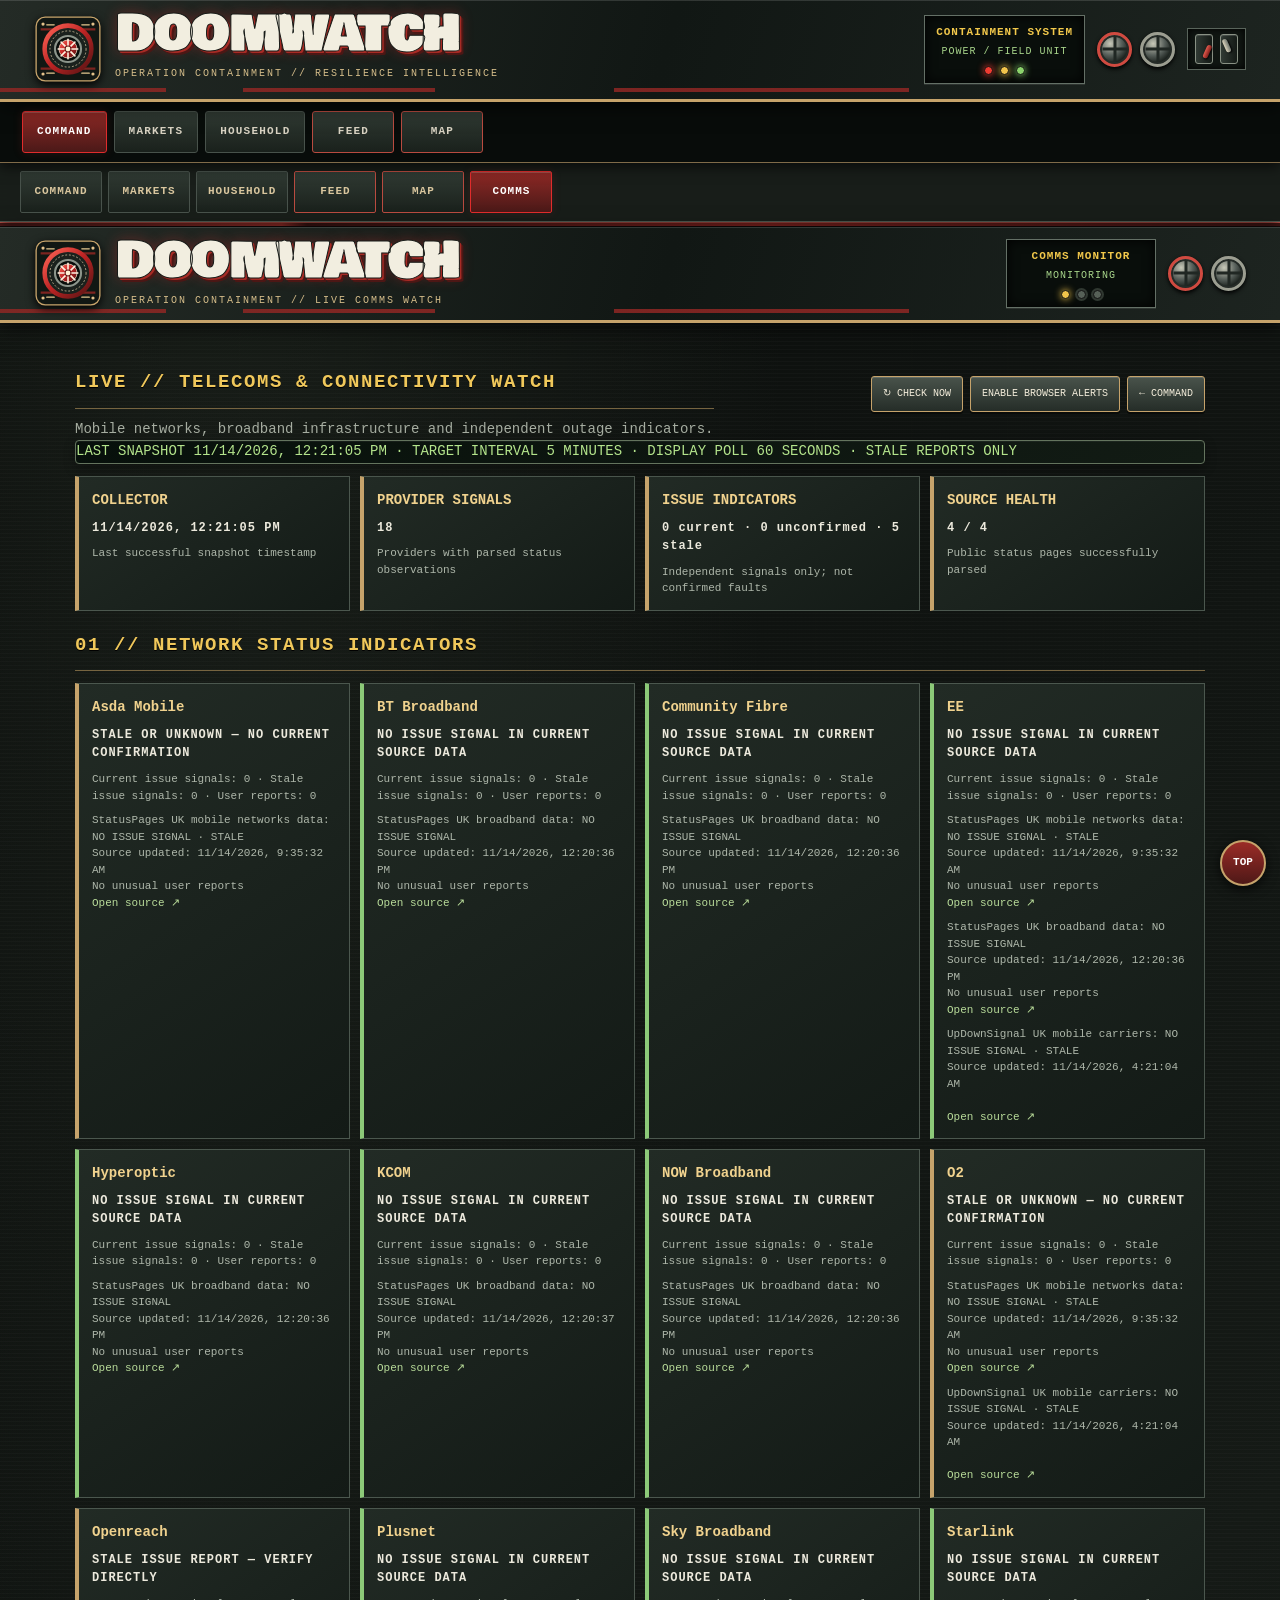
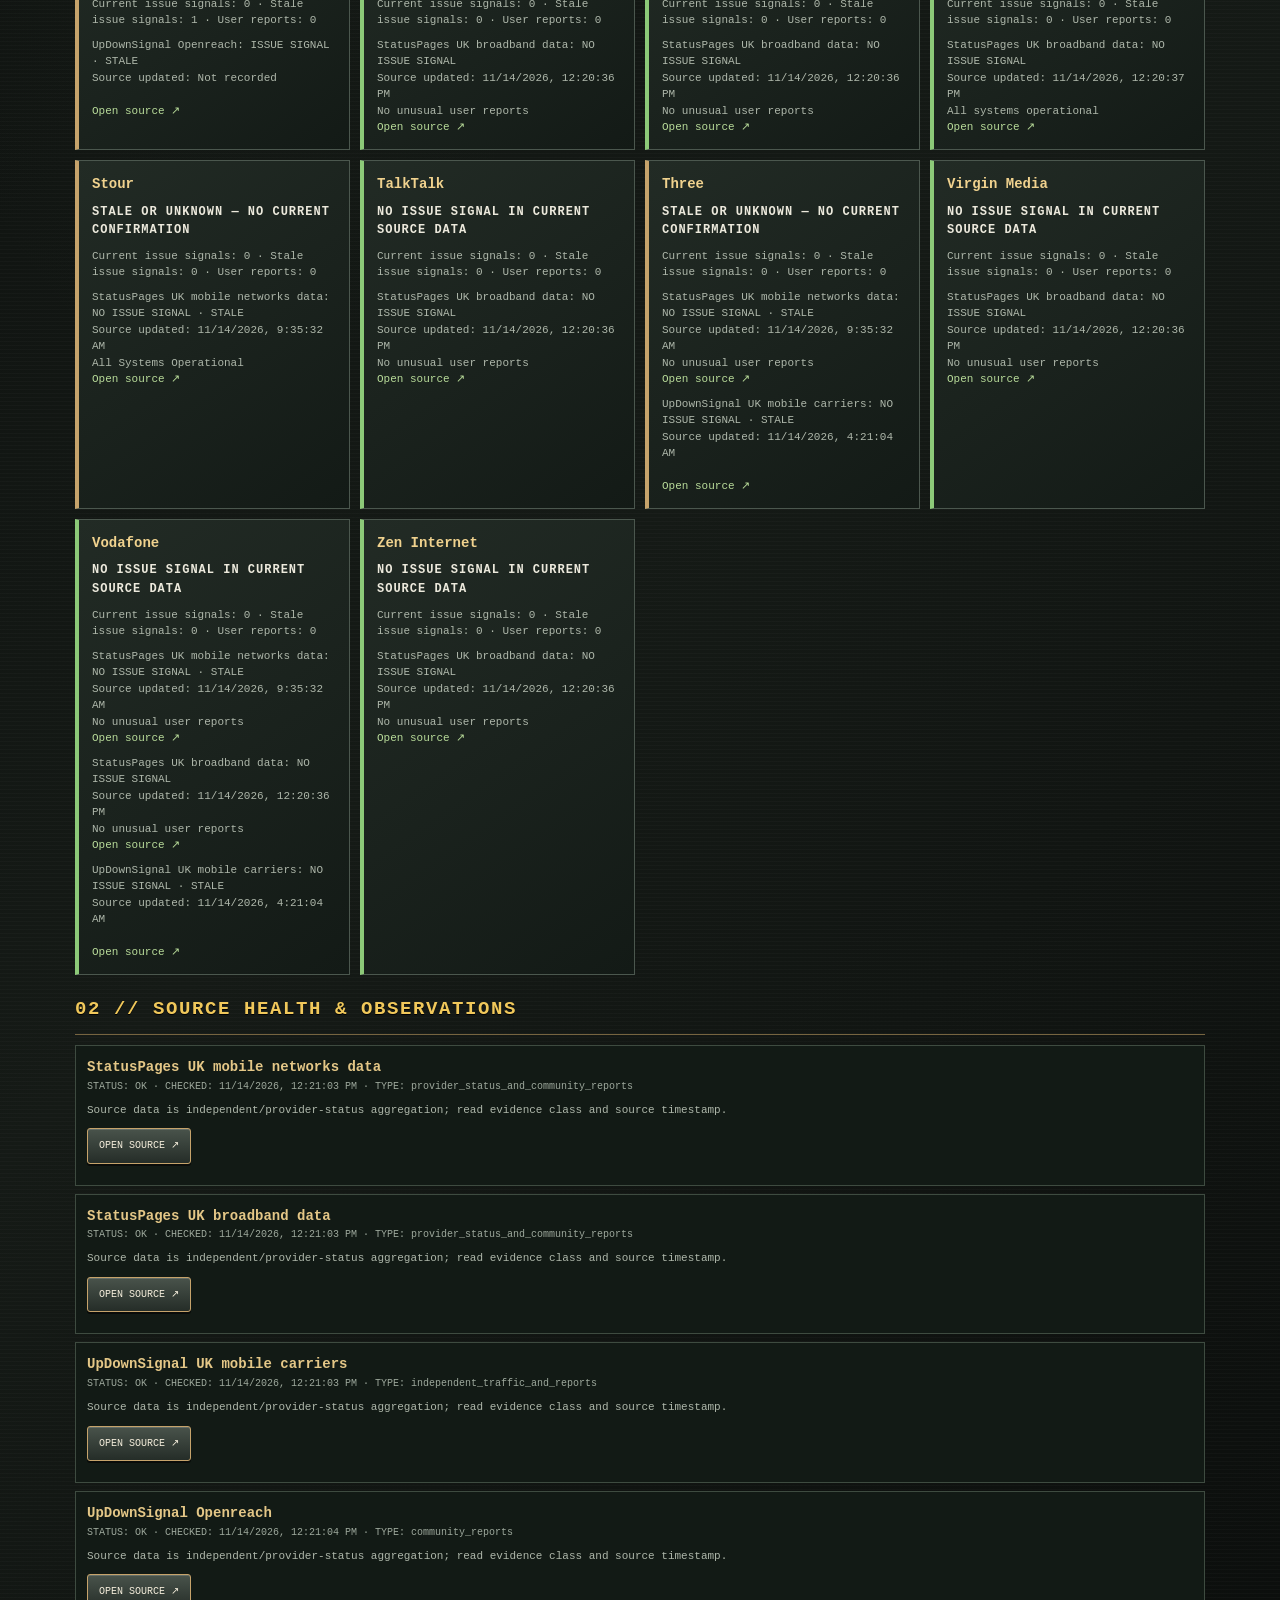
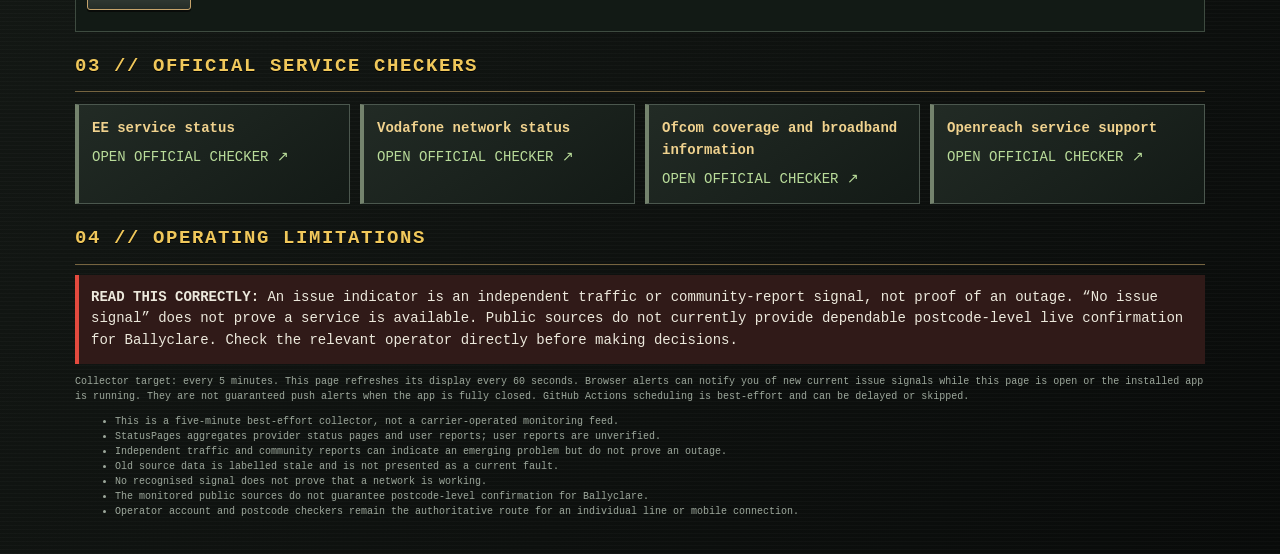
==== communications.html @ 43e2e493 "Wire opt-in browser notification permission control" ====
<!DOCTYPE html>
<html lang="en">
<head>
<meta charset="UTF-8">
<meta name="viewport" content="width=device-width, initial-scale=1">
<meta name="theme-color" content="#111714">
<meta name="description" content="DoomWatch live communications and telecoms outage watch for the UK and Northern Ireland.">
<title>DOOMWATCH // LIVE COMMS WATCH</title>
<link rel="stylesheet" href="./doomwatch.css">
<style>
.comms-head{display:flex;justify-content:space-between;gap:12px;align-items:center;flex-wrap:wrap}
.comms-grid{display:grid;grid-template-columns:repeat(auto-fit,minmax(min(100%,220px),1fr));gap:10px;margin:12px 0}
.comms-card{background:linear-gradient(145deg,#222b25,#131a16);border:1px solid #4b574e;border-left:4px solid #74836d;padding:13px;min-width:0}
.comms-card.issue{border-left-color:#e34a3e}.comms-card.clear{border-left-color:#8cc978}.comms-card.unknown{border-left-color:#c6a36b}
.comms-card strong{display:block;color:#f0d28e;font-size:14px;margin-bottom:7px}
.comms-status{font-size:12px;font-weight:800;letter-spacing:1px}
.comms-detail{font-size:11px;color:#aeb7aa;line-height:1.5;margin-top:8px;overflow-wrap:anywhere}
.comms-actions{display:flex;gap:7px;flex-wrap:wrap;margin:10px 0}
.comms-actions a,.comms-actions button{display:inline-block;padding:9px 11px;font-size:10px}
.comms-source{padding:11px;background:#121a15;border:1px solid #3e4b40;margin:8px 0;overflow-wrap:anywhere}
.comms-source strong{color:#e4c787}
.comms-warning{border-left:4px solid #e34a3e;background:#301a18;padding:12px;line-height:1.55}
.comms-good{border-left:4px solid #8cc978;background:#17251a;padding:12px;line-height:1.55}
.comms-meta{font-size:10px;color:#9da89c;line-height:1.5}
.comms-table{width:100%;border-collapse:collapse;font-size:11px}
.comms-table th,.comms-table td{text-align:left;padding:8px;border-bottom:1px solid #3d493f;vertical-align:top}
@media(max-width:600px){.comms-table{display:block;overflow-x:auto;white-space:normal}}
</style>
</head>
<body>
<header class="dw-masthead">
 <div class="dw-brand"><img class="dw-emblem" src="./containment.svg" alt=""><div><div class="dw-wordmark">DOOMWATCH</div><div class="dw-tagline">OPERATION CONTAINMENT // LIVE COMMS WATCH</div></div></div>
 <div class="dw-hardware"><div class="dw-statusbox"><strong>COMMS MONITOR</strong><span id="live-state">CONNECTING</span><div class="dw-lamps"><i class="dw-lamp amber"></i><i class="dw-lamp"></i><i class="dw-lamp"></i></div></div><div class="dw-valves"><i class="dw-valve red"></i><i class="dw-valve"></i></div></div>
</header>
<nav class="dw-global-nav" aria-label="DoomWatch modules">
 <a href="./index.html">COMMAND</a><a href="./markets.html">MARKETS</a><a href="./household.html">HOUSEHOLD</a><a href="./feed.html">FEED</a><a href="./map.html">MAP</a><a href="./communications.html" aria-current="page">COMMS</a>
</nav>
<main>
 <div class="comms-head"><div><h2>LIVE // TELECOMS & CONNECTIVITY WATCH</h2><div class="muted">Mobile networks, broadband infrastructure and independent outage indicators.</div></div><div class="comms-actions"><button id="refresh">↻ CHECK NOW</button><button id="enable-alerts">ENABLE BROWSER ALERTS</button><a class="action-button" href="./index.html">← COMMAND</a></div></div>
 <div id="collector-status" class="terminal" role="status" aria-live="polite">CONNECTING TO COMMS INTELLIGENCE…</div>
 <div class="comms-grid">
  <div class="comms-card unknown"><strong>COLLECTOR</strong><div class="comms-status" id="collector-time">WAITING</div><div class="comms-detail">Last successful snapshot timestamp</div></div>
  <div class="comms-card unknown"><strong>PROVIDER SIGNALS</strong><div class="comms-status" id="provider-count">—</div><div class="comms-detail">Providers with parsed status observations</div></div>
  <div class="comms-card unknown"><strong>ISSUE INDICATORS</strong><div class="comms-status" id="issue-count">—</div><div class="comms-detail">Independent signals only; not confirmed faults</div></div>
  <div class="comms-card unknown"><strong>SOURCE HEALTH</strong><div class="comms-status" id="source-count">—</div><div class="comms-detail">Public status pages successfully parsed</div></div>
 </div>
 <h2>01 // NETWORK STATUS INDICATORS</h2>
 <div id="provider-list" class="comms-grid"><div class="panel muted">Waiting for first collector snapshot.</div></div>
 <h2>02 // SOURCE HEALTH & OBSERVATIONS</h2>
 <div id="source-list"><div class="panel muted">Waiting for source diagnostics.</div></div>
 <h2>03 // OFFICIAL SERVICE CHECKERS</h2>
 <div id="official-list" class="comms-grid"></div>
 <h2>04 // OPERATING LIMITATIONS</h2>
 <div class="comms-warning"><strong>READ THIS CORRECTLY:</strong> An issue indicator is an independent traffic or community-report signal, not proof of an outage. “No issue signal” does not prove a service is available. Public sources do not currently provide dependable postcode-level live confirmation for Ballyclare. Check the relevant operator directly before making decisions.</div>
 <p class="comms-meta">Collector target: every 5 minutes. This page refreshes its display every 60 seconds. Browser alerts can notify you of new current issue signals while this page is open or the installed app is running. They are not guaranteed push alerts when the app is fully closed. GitHub Actions scheduling is best-effort and can be delayed or skipped.</p>
 <ul id="limitations" class="comms-meta"></ul>
</main>
<script>
const DATA_URL="./data/communications.json";
const $=id=>document.getElementById(id);
const esc=value=>String(value??"").replace(/[&<>"']/g,ch=>({"&":"&amp;","<":"&lt;",">":"&gt;",'"':"&quot;","'":"&#39;"}[ch]));
const time=value=>{if(!value)return"Not recorded";const d=new Date(value);return Number.isNaN(d.getTime())?esc(value):d.toLocaleString();};
function cardClass(status){return status==="ISSUE_SIGNAL"?"issue":status==="NO_ISSUE_SIGNAL"?"clear":"unknown";}
function statusLabel(status){return ({
 "ISSUE_SIGNAL":"CURRENT ISSUE SIGNAL — VERIFY",
 "UNCONFIRMED_REPORT_SIGNAL":"UNCONFIRMED USER REPORTS",
 "MAINTENANCE_SIGNAL":"MAINTENANCE NOTICE",
 "NO_ISSUE_SIGNAL":"NO ISSUE SIGNAL IN CURRENT SOURCE DATA",
 "STALE_ISSUE_SIGNAL":"STALE ISSUE REPORT — VERIFY DIRECTLY",
 "STALE_OR_UNKNOWN":"STALE OR UNKNOWN — NO CURRENT CONFIRMATION"
})[status]||"NO CURRENT DATA";}
function checkForNewIssues(data){
 const key="doomwatch-comms-alert-baseline-v1";
 const current=(data.providers||[]).filter(p=>p.status==="ISSUE_SIGNAL").map(p=>p.provider).sort();
 let previous=null;
 try{const raw=localStorage.getItem(key);if(raw!==null)previous=JSON.parse(raw);}catch(_){}
 if(Array.isArray(previous)){
  const added=current.filter(name=>!previous.includes(name));
  if(added.length&&"Notification" in window&&Notification.permission==="granted"){
   const title="DOOMWATCH // COMMS ALERT";
   const body="New current issue signal: "+added.join(", ")+". Check the source before treating this as a confirmed local outage.";
   if("serviceWorker" in navigator){
    navigator.serviceWorker.ready.then(reg=>reg.showNotification(title,{body,tag:"doomwatch-comms-"+added.join("-"),data:{url:"./communications.html"}})).catch(()=>{});
   }else{
    const n=new Notification(title,{body});n.onclick=()=>window.focus();
   }
  }
 }
 try{localStorage.setItem(key,JSON.stringify(current));}catch(_){}
}
function render(data){
 const sources=data.sources||[],providers=data.providers||[];
 checkForNewIssues(data);
 const ok=sources.filter(s=>s.status==="OK").length;
 const issues=providers.filter(p=>p.status==="ISSUE_SIGNAL").length;
 const stale=providers.filter(p=>p.status==="STALE_ISSUE_SIGNAL"||p.status==="STALE_OR_UNKNOWN").length;
 const unconfirmed=providers.filter(p=>p.status==="UNCONFIRMED_REPORT_SIGNAL").length;
 $("live-state").textContent=issues?"SIGNAL DETECTED":"MONITORING";
 $("collector-time").textContent=time(data.generatedAt);
 $("provider-count").textContent=providers.length;
 $("issue-count").textContent=issues+" current · "+unconfirmed+" unconfirmed · "+stale+" stale";
 $("source-count").textContent=ok+" / "+sources.length;
 $("collector-status").textContent="LAST SNAPSHOT "+time(data.generatedAt)+" · TARGET INTERVAL "+(data.collectionIntervalMinutes||5)+" MINUTES · DISPLAY POLL 60 SECONDS · "+(issues?"CURRENT ISSUE SIGNALS PRESENT":data.overallStatus==="STALE_REPORTS_ONLY"?"STALE REPORTS ONLY":data.overallStatus==="STALE_DATA_PRESENT"?"STALE / UNKNOWN SOURCE DATA":data.overallStatus==="UNCONFIRMED_REPORTS"?"UNCONFIRMED REPORTS PRESENT":"NO CURRENT ISSUE SIGNAL DETECTED");
 $("provider-list").innerHTML=providers.length?providers.map(p=>'<article class="comms-card '+cardClass(p.status)+'"><strong>'+esc(p.provider)+'</strong><div class="comms-status">'+esc(statusLabel(p.status))+'</div><div class="comms-detail">Current issue signals: '+p.issueSignals+' · Stale issue signals: '+(p.staleIssueSignals||0)+' · User reports: '+(p.unconfirmedSignals||0)+'</div>'+(p.observations||[]).map(o=>'<div class="comms-detail">'+esc(o.source)+': '+esc(o.status.replaceAll("_"," "))+(o.stale?' · STALE':'')+'<br>Source updated: '+time(o.sourceUpdatedAt)+'<br>'+esc(o.summary||"")+(o.activeIncidents&&o.activeIncidents.length?'<br>Incident: '+esc(o.activeIncidents.join("; ")):'')+(o.reportedAreas&&o.reportedAreas.length?'<br>Reported areas: '+esc(o.reportedAreas.join(", ")):'')+'<br><a href="'+esc(o.url)+'" target="_blank" rel="noopener noreferrer">Open source ↗</a></div>').join("")+'</article>').join(""):'<div class="panel muted">No provider status rows were extracted. This is a coverage gap, not an all-clear.</div>';
 $("source-list").innerHTML=sources.map(s=>'<article class="comms-source"><strong>'+esc(s.name)+'</strong><div class="comms-meta">STATUS: '+esc(s.status)+' · CHECKED: '+time(s.checkedAt)+' · TYPE: '+esc(s.kind)+'</div><div class="comms-detail">'+esc(s.note||"")+'</div><div class="comms-actions"><a class="action-button" href="'+esc(s.displayUrl||s.url)+'" target="_blank" rel="noopener noreferrer">OPEN SOURCE ↗</a></div></article>').join("");
 $("official-list").innerHTML=(data.officialCheckers||[]).map(s=>'<div class="comms-card"><strong>'+esc(s.name)+'</strong><a href="'+esc(s.url)+'" target="_blank" rel="noopener noreferrer">OPEN OFFICIAL CHECKER ↗</a></div>').join("");
 $("limitations").innerHTML=(data.limitations||[]).map(x=>"<li>"+esc(x)+"</li>").join("");
}
async function load(){
 $("collector-status").textContent="CHECKING LATEST SNAPSHOT…";
 try{
  const response=await fetch(DATA_URL+"?t="+Date.now(),{cache:"no-store"});
  if(!response.ok)throw new Error("HTTP "+response.status);
  const data=await response.json();render(data);
 }catch(error){
  $("collector-status").textContent="COMMS SNAPSHOT UNAVAILABLE: "+error.message;
  $("live-state").textContent="DATA UNAVAILABLE";
 }
}
$("refresh").addEventListener("click",load);
$("enable-alerts").addEventListener("click",async()=>{
 if(!("Notification" in window)){$("enable-alerts").textContent="NOT SUPPORTED";return;}
 try{
  const permission=await Notification.requestPermission();
  $("enable-alerts").textContent=permission==="granted"?"ALERTS ENABLED":permission==="denied"?"ALERTS BLOCKED":"ALERTS NOT ENABLED";
 }catch(_){$("enable-alerts").textContent="ALERT SETUP FAILED";}
});
load();
setInterval(load,60000);
</script>
<script src="./doomwatch-ui.js"></script>
</body>
</html>
---- doomwatch.css ----
@import url('https://fonts.googleapis.com/css2?family=Bowlby+One+SC&display=swap');
:root{--dw-bg:#0b0d0c;--dw-panel:#191e1b;--dw-metal:#39413d;--dw-brass:#c6a36b;--dw-red:#e12c2c;--dw-yellow:#f2c84b;--dw-green:#a8d58b;--dw-text:#ece9dc;--dw-muted:#a0a69c}
*{box-sizing:border-box}html{scroll-behavior:smooth;scroll-padding-top:118px}
body{margin:0!important;min-height:100vh;overflow-x:hidden;color:var(--dw-text)!important;background:radial-gradient(ellipse at 18% 0%,rgba(83,100,78,.19),transparent 38%),repeating-linear-gradient(0deg,rgba(255,255,255,.018) 0 1px,transparent 1px 4px),linear-gradient(135deg,#090b0a,#151a16 55%,#090b0a)!important;font:14px/1.55 Consolas,monospace!important}
body:before{content:"";position:fixed;inset:0;pointer-events:none;opacity:.12;z-index:-1;background:repeating-linear-gradient(90deg,transparent 0 47px,rgba(188,174,139,.12) 48px,transparent 49px 96px)}
a{color:#b9dc9a!important;text-decoration:none}a:hover{color:#fff!important;text-decoration:underline}
button,input,textarea,select{font:inherit}button,.action-button{border:1px solid var(--dw-brass)!important;border-radius:3px!important;background:linear-gradient(#49534b,#252d28)!important;color:#f4eddb!important;box-shadow:inset 0 1px rgba(255,255,255,.16),0 2px 0 #090b09!important;cursor:pointer;transition:filter .15s,transform .15s}
button:hover,.action-button:hover{filter:brightness(1.2);transform:translateY(-1px)}button:focus-visible,a:focus-visible,input:focus-visible,select:focus-visible,textarea:focus-visible{outline:2px solid var(--dw-yellow);outline-offset:3px}
input,textarea,select{background:#0d120f!important;color:var(--dw-text)!important;border:1px solid #657064!important;border-radius:3px!important;max-width:100%}input::placeholder,textarea::placeholder{color:#7f897f}
.dw-masthead{position:relative;isolation:isolate;display:flex;align-items:center;justify-content:space-between;gap:18px;padding:12px clamp(12px,3vw,34px);min-height:96px;overflow:hidden;background:linear-gradient(105deg,#242b26 0%,#111714 52%,#1d2420 100%);border-bottom:3px solid var(--dw-brass);box-shadow:0 5px 18px #0009,inset 0 1px #ffffff22}
.dw-masthead:before{content:"";position:absolute;z-index:-1;left:0;right:0;bottom:7px;height:4px;background:linear-gradient(90deg,#8f2724 0 13%,transparent 13% 19%,#8f2724 19% 34%,transparent 34% 48%,#8f2724 48% 71%,transparent 71%);opacity:.85}
.dw-brand{display:flex;align-items:center;gap:13px;min-width:0}.dw-emblem{width:68px;height:68px;flex:0 0 68px;filter:drop-shadow(0 3px 5px #000)}
.dw-wordmark{color:#f2eee0;font-family:"Bowlby One SC",Impact,Haettenschweiler,"Arial Narrow Bold",sans-serif;font-size:clamp(27px,5.8vw,48px);font-weight:900;letter-spacing:-1.5px;line-height:.98;-webkit-text-stroke:1px #171b18;text-shadow:2px 2px 0 #a72b25,4px 4px 0 #4c1715,0 0 14px #e12c2c55;white-space:nowrap}
.dw-tagline{margin-top:7px;color:#d5bd8a;font-size:10px;letter-spacing:2px;text-transform:uppercase}.dw-hardware{display:flex;align-items:center;gap:12px;flex:0 0 auto}
.dw-statusbox{min-width:150px;padding:8px 11px;background:#090e0b;border:1px solid #647066;box-shadow:inset 0 0 12px #000,0 1px #ffffff18;color:#a8d58b;font-size:10px;letter-spacing:1px;text-align:center}.dw-statusbox strong{display:block;color:var(--dw-yellow);font-size:11px;margin-bottom:3px}
.dw-lamps{display:flex;gap:7px;justify-content:center;margin-top:6px}.dw-lamp{width:9px;height:9px;border-radius:50%;background:#566057;border:1px solid #111;box-shadow:0 0 0 2px #303831}.dw-lamp.red{background:#ef3b31;box-shadow:0 0 7px #ef3b31}.dw-lamp.amber{background:#f1c44b;box-shadow:0 0 7px #f1c44b}.dw-lamp.green{background:#8bd46c;box-shadow:0 0 7px #8bd46c}
.dw-valves{display:flex;gap:8px;align-items:center}.dw-valve{width:35px;height:35px;border-radius:50%;position:relative;border:3px solid #9c9e91;background:radial-gradient(circle at 35% 30%,#c7c8b8,#565e59 42%,#171d19 72%);box-shadow:0 2px 4px #000,inset 0 0 0 2px #252b27}.dw-valve:before,.dw-valve:after{content:"";position:absolute;background:#202723;left:50%;top:50%;transform:translate(-50%,-50%)}.dw-valve:before{width:25px;height:3px}.dw-valve:after{width:3px;height:25px}.dw-valve.red{border-color:#d04a40}
.dw-statusline{display:flex;align-items:center;gap:10px;flex-wrap:wrap;margin-top:5px;color:var(--dw-muted);font-size:10px}.dw-statusline>*{padding:2px 0}
.dw-global-nav{position:sticky;top:0;z-index:1000;display:flex;gap:7px;align-items:center;overflow-x:auto;padding:9px clamp(9px,2vw,22px);background:rgba(9,13,11,.97);backdrop-filter:blur(8px);border-bottom:1px solid #806b49;box-shadow:0 4px 12px #0009;scrollbar-width:thin}
.dw-global-nav a{flex:0 0 auto;display:inline-flex;align-items:center;justify-content:center;min-height:37px;padding:8px 14px;border:1px solid #48524b!important;border-radius:3px;color:#d8d2c2!important;background:linear-gradient(#303a33,#1a211c);font-size:11px;font-weight:800;letter-spacing:1.2px;text-decoration:none}
.dw-global-nav a[aria-current="page"]{border-color:var(--dw-red)!important;color:#fff!important;background:linear-gradient(#8e2925,#4b1918);box-shadow:inset 0 1px #ffffff2c,0 0 10px #a22a2633}
.dw-local-nav{position:sticky;top:55px;z-index:900;display:flex;gap:6px;overflow-x:auto;padding:8px clamp(8px,2vw,20px)!important;margin:0!important;background:rgba(25,31,27,.96)!important;border-bottom:1px solid #4c554d!important;scrollbar-width:thin}
.dw-local-nav a,.dw-local-nav button{flex:0 0 auto;min-height:35px;padding:8px 11px!important;border-radius:2px!important;color:#d9c69e!important;font-size:10px!important;letter-spacing:1px!important;text-decoration:none!important}
.dw-local-nav button.active,.dw-local-nav button[aria-pressed="true"]{background:linear-gradient(#a12e28,#5e1c1a)!important;border-color:#e45b4e!important;color:#fff!important}
body>header:not(.dw-masthead){display:none!important}main{width:min(1500px,100%)!important;margin:0 auto!important;padding:clamp(10px,2.2vw,25px)!important}main>section,main>.page{scroll-margin-top:118px}
h1,h2,h3{font-family:Consolas,monospace!important}h2{color:#f0c85b!important;font-size:clamp(15px,2vw,19px)!important;letter-spacing:1.6px!important;padding:0 0 10px!important;margin:24px 0 13px!important;border-bottom:1px solid #766440!important;text-shadow:0 1px #000}h3{color:#d5b77e!important;font-size:13px!important;letter-spacing:1px!important}
.panel,.card,.section-card,.intel-card,.terminal,.status{position:relative;background:linear-gradient(145deg,rgba(36,44,39,.97),rgba(19,25,21,.98))!important;border:1px solid #4b574e!important;border-radius:4px!important;box-shadow:inset 0 1px #ffffff0c,0 4px 12px #0005!important}
.panel:after,.card:after{content:"";position:absolute;top:5px;right:6px;width:5px;height:5px;border-radius:50%;background:radial-gradient(circle at 35% 30%,#d9d4c3,#4d554f 70%);box-shadow:0 1px 2px #000}
.panel-title,.name{color:#d8b976!important}.terminal{border-color:#64745e!important;background:linear-gradient(135deg,#07100b,#121b14)!important;color:#b4e48c!important}.warning{border-left:4px solid var(--dw-red)!important;background:#301a18!important}.intel-window{border-color:#6e775f!important;background:#0c120e!important}
.intel-card{border-left:4px solid #77856b!important}.intel-card.high{border-left-color:#e34539!important}.intel-card.medium{border-left-color:#e7bb49!important}.intel-card.low{border-left-color:#8cc978!important}
.big-status,.metric,.index-stat{color:#b8df91!important}.meta,.small,.muted{color:#a6ada1!important}.tag{border-color:#756343!important;color:#e0c48d!important;background:#171e19}
table{max-width:100%;font-size:12px!important}th{color:#e2c37f!important;background:#202923!important}td,th{border-bottom:1px solid #414b43!important}.scroll,.tablewrap{max-width:100%;overflow:auto!important;-webkit-overflow-scrolling:touch}.chart-wrap{min-width:0;max-width:100%}canvas{max-width:100%}
footer{border-top:1px solid #756343!important;background:#0b100d;color:#9da497!important;padding:23px 12px!important;font-size:10px!important;letter-spacing:1.3px!important}
.dw-wire{height:5px;background:linear-gradient(90deg,#531b1a,#b13730 22%,#451715 24%,#a42d28 60%,#4a1917);border-top:1px solid #dc6257;border-bottom:1px solid #160b0a;box-shadow:0 2px 4px #000}
.dw-top{position:fixed;right:14px;bottom:14px;z-index:1200;width:46px;height:46px;border-radius:50%!important;border:2px solid var(--dw-brass)!important;background:linear-gradient(#9b2c27,#4e1817)!important;color:#fff!important;font-size:11px;font-weight:900;box-shadow:0 3px 12px #000b!important}
@media(max-width:700px){.dw-masthead{min-height:78px;padding:9px 11px;gap:8px}.dw-emblem{width:51px;height:51px;flex-basis:51px}.dw-wordmark{font-size:clamp(23px,7vw,34px);letter-spacing:-1px}.dw-tagline{font-size:8px;letter-spacing:1px}.dw-hardware{gap:6px}.dw-statusbox{min-width:86px;padding:6px;font-size:8px}.dw-statusbox strong{font-size:9px}.dw-valves{gap:4px}.dw-valve{width:23px;height:23px;border-width:2px}.dw-valve:before{width:17px;height:2px}.dw-valve:after{height:17px;width:2px}.dw-global-nav{padding:7px;gap:5px}.dw-global-nav a{padding:7px 10px;min-height:35px;font-size:10px}.dw-local-nav{top:49px;padding:7px!important}main{padding:10px!important}.intel-window{height:58vh!important;max-height:620px}.grid{grid-template-columns:repeat(auto-fit,minmax(min(100%,210px),1fr))}}
@media(max-width:420px){.dw-hardware .dw-valves{display:none}.dw-statusbox{min-width:75px}.dw-wordmark{font-size:23px}.dw-tagline{max-width:190px;line-height:1.3}}
@media(prefers-reduced-motion:reduce){html{scroll-behavior:auto}*,*:before,*:after{transition:none!important}}
/* Shared layout primitives for the aggregate household page and all dashboards. */
.grid{display:grid;grid-template-columns:repeat(auto-fit,minmax(min(100%,235px),1fr));gap:12px}
.grid>.card,.grid>.panel,.grid>section{min-width:0}
.card,.panel{padding:14px;min-width:0}
.metric{font-size:clamp(22px,3vw,32px);font-weight:800;line-height:1.2;margin:9px 0;overflow-wrap:anywhere;color:#b8df91}
.index-note{margin:12px 0;padding:12px 14px;border-left:4px solid var(--dw-brass);background:#20251f;color:#c4c4b6;font-size:12px;line-height:1.6}
section{min-width:0}
.chart-wrap{overflow:hidden}
canvas{display:block;width:100%;max-width:100%;margin-top:8px}
.status{padding:11px 13px;margin:12px 0;color:#b8df91;font-size:11px;letter-spacing:.5px;overflow-wrap:anywhere}
.scroll{overflow-x:auto;-webkit-overflow-scrolling:touch}

.dw-switches{display:flex;gap:7px;align-items:center;padding:5px 7px;border:1px solid #59645b;background:#101612;box-shadow:inset 0 0 7px #000}
.dw-switch{position:relative;display:block;width:18px;height:30px;border:1px solid #899184;border-radius:3px;background:linear-gradient(90deg,#313a34,#141a16);box-shadow:inset 0 1px #ffffff24}
.dw-switch:before{content:"";position:absolute;left:6px;top:3px;width:5px;height:14px;border-radius:4px;background:linear-gradient(90deg,#ddd5bd,#6d746d);transform:rotate(-24deg);transform-origin:bottom center;box-shadow:1px 1px 2px #000}
.dw-switch.on:before{top:9px;transform:rotate(24deg);background:linear-gradient(90deg,#e45b4e,#7d1d1a)}
@media(max-width:700px){.dw-switches{gap:4px;padding:3px}.dw-switch{width:14px;height:24px}.dw-switch:before{left:4px;height:11px;width:4px}}
@media(max-width:420px){.dw-switches{display:none}}

/* DOOMWATCH 2026 navigation and readability pass */
.dw-global-nav{min-height:56px;scrollbar-width:thin}
.dw-global-nav a{min-width:clamp(82px,12vw,132px);font-size:11px!important;white-space:nowrap}
.dw-global-nav a[href$="feed.html"],.dw-global-nav a[href$="map.html"]{border-color:#b94b40!important}
.dw-local-nav{top:56px!important}
body{line-height:1.55!important}
main{max-width:1180px!important}
h2{margin-top:20px!important;margin-bottom:10px!important}
.panel,.section-card,.intel-card{overflow-wrap:anywhere}
.section-card>summary{cursor:pointer;list-style:none;padding:12px 38px 12px 12px;position:relative;font-weight:800;color:#e5c98e}
.section-card>summary::-webkit-details-marker{display:none}
.section-card>summary:after{content:"+";position:absolute;right:13px;top:8px;color:#f2c84b;font-size:20px}
.section-card[open]>summary:after{content:"−"}
.section-body{padding:0 12px 12px}
.intel-card{padding:11px!important;margin:8px 0!important}
.intel-card p{margin:7px 0!important;line-height:1.45!important}
.meta{font-size:11px!important;line-height:1.45!important}
#intel-feed{display:grid;grid-template-columns:repeat(auto-fit,minmax(min(100%,310px),1fr));gap:8px;max-height:none!important;height:auto!important;overflow:visible!important}
#intel-feed .intel-card{margin:0!important;min-width:0}
#priority-alerts{display:grid;grid-template-columns:repeat(auto-fit,minmax(min(100%,300px),1fr));gap:8px}
#daily-brief>details{margin:8px 0}
#sector-list{display:grid;grid-template-columns:repeat(auto-fit,minmax(min(100%,340px),1fr));gap:9px}
#sector-list>.section-card{margin:0!important;align-self:start}
.sector-count{float:right;color:#a8d58b;font-size:11px;font-weight:700}
.prep-progress{height:10px;background:#080c09;border:1px solid #596653;border-radius:2px;overflow:hidden;margin:8px 0}
.prep-progress>span{display:block;height:100%;background:linear-gradient(90deg,#7ca66c,#e3c16b);width:0;transition:width .2s}
.prep-group{padding:10px;margin:8px 0;border:1px solid #414b43;background:#121914}
.prep-group h3{margin:0 0 8px}
.checkline{display:flex;gap:9px;align-items:flex-start;padding:7px 2px;border-bottom:1px solid #303a32;line-height:1.4}
.checkline input{flex:0 0 auto;margin-top:3px}
#checklist{padding:10px}
#watch-desk{margin-bottom:12px}
@media(max-width:700px){
 .dw-global-nav{position:sticky;top:0;padding:7px 6px;gap:5px}
 .dw-global-nav a{min-width:83px;padding:8px 9px!important;font-size:10px!important}
 .dw-local-nav{top:52px!important}
 #intel-feed{grid-template-columns:1fr}
 #sector-list{grid-template-columns:1fr}
 main{padding:10px!important}
}
@media(max-width:380px){.dw-global-nav a{min-width:76px;padding:7px!important;font-size:9px!important}}

/* Compact operational reading hierarchy */
.section-card>summary{display:flex;align-items:flex-start;gap:8px;flex-wrap:wrap}
.sector-count{margin-left:auto;text-align:right;max-width:48%;font-size:10px;line-height:1.35}
#intel-feed .intel-card summary,#priority-alerts .intel-card summary{cursor:pointer;color:#f0d28e;font-weight:800;line-height:1.4}
#intel-feed .intel-card summary:after,#priority-alerts .intel-card summary:after{content:"OPEN +";display:block;color:#a8d58b;font-size:10px;margin-top:5px}
#intel-feed .intel-card[open] summary:after,#priority-alerts .intel-card[open] summary:after{content:"CLOSE −"}

/* Navigation hardening: always-visible, tappable page links on mobile and desktop. */
.dw-global-nav{position:relative!important;z-index:10000!important;display:flex!important;visibility:visible!important;opacity:1!important;pointer-events:auto!important;min-height:56px!important;overflow-x:auto!important;touch-action:pan-x!important}
.dw-global-nav a{position:relative!important;z-index:10001!important;display:inline-flex!important;visibility:visible!important;opacity:1!important;pointer-events:auto!important;flex:0 0 auto!important;min-width:82px!important;min-height:42px!important;align-items:center!important;justify-content:center!important}
.dw-masthead{position:relative!important;z-index:10002!important}
.dw-local-nav{position:relative!important;top:auto!important;z-index:999!important}
.dw-wire{pointer-events:none!important}
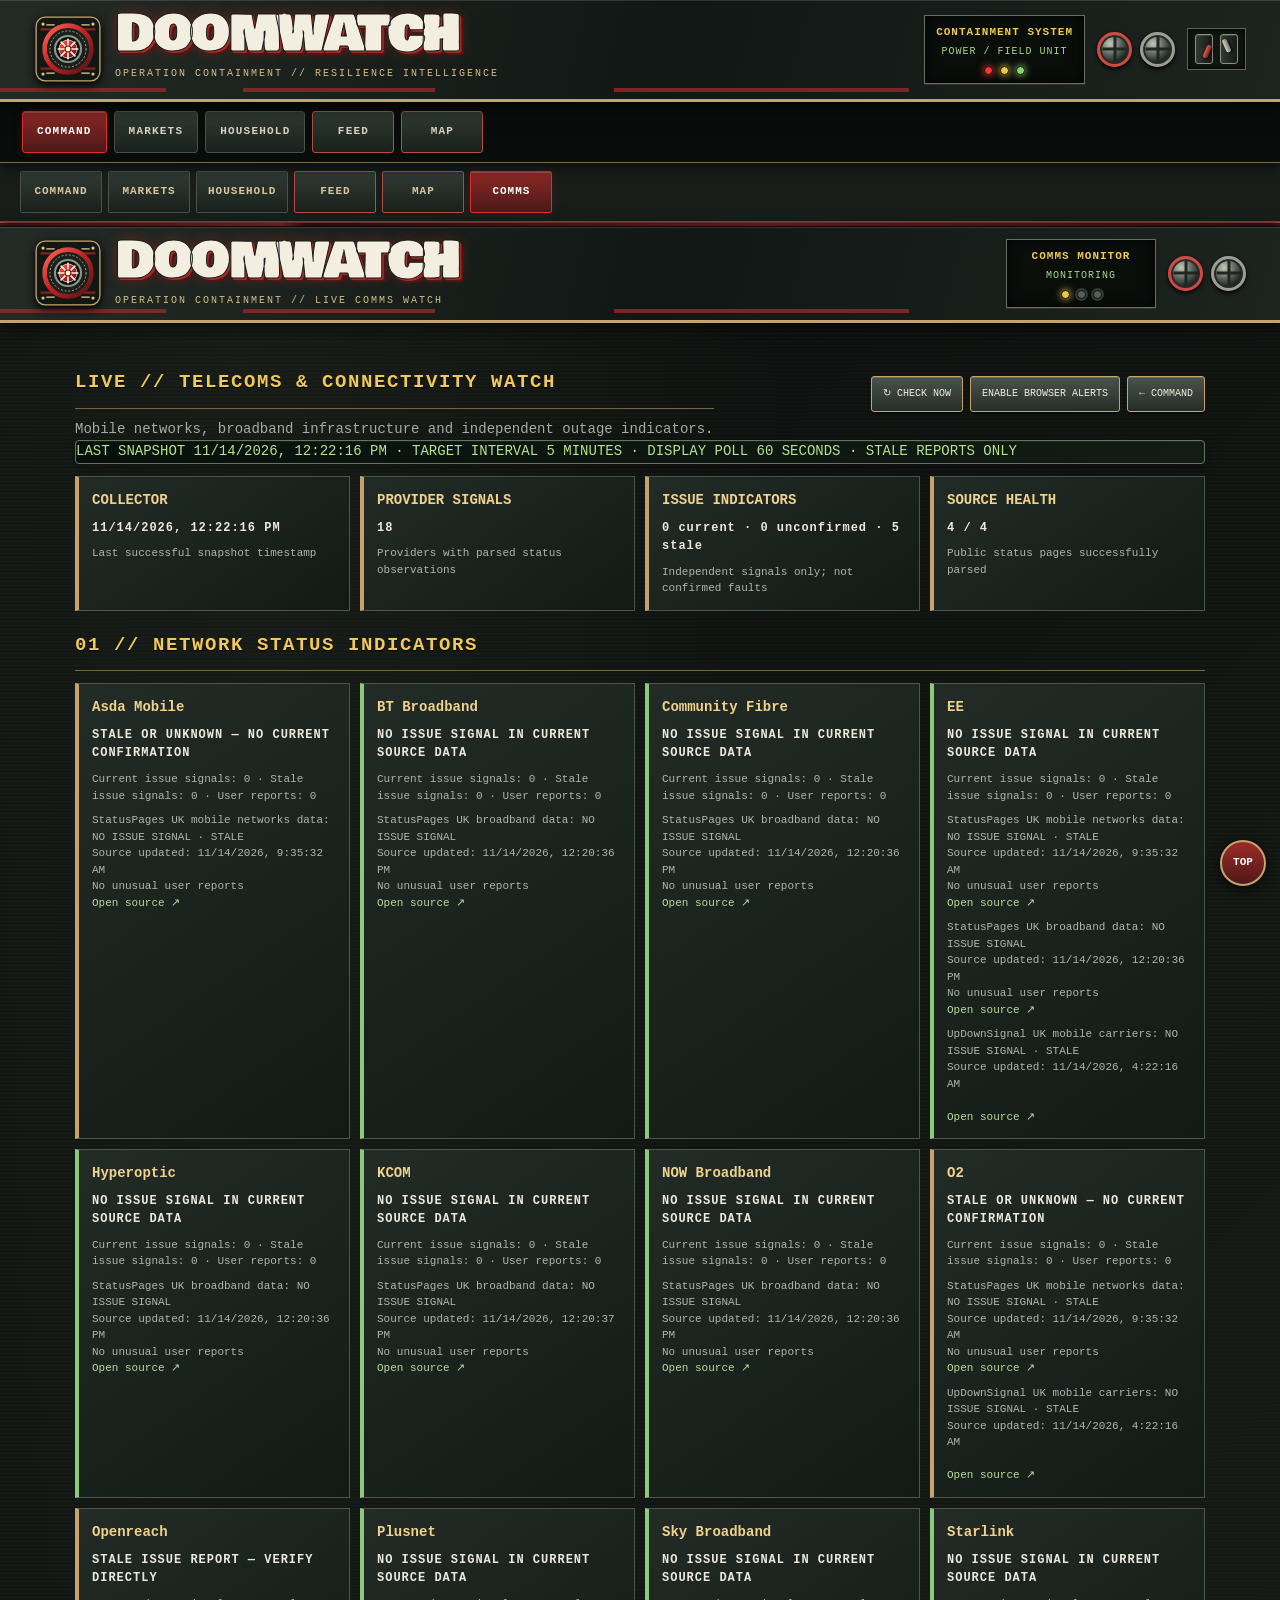
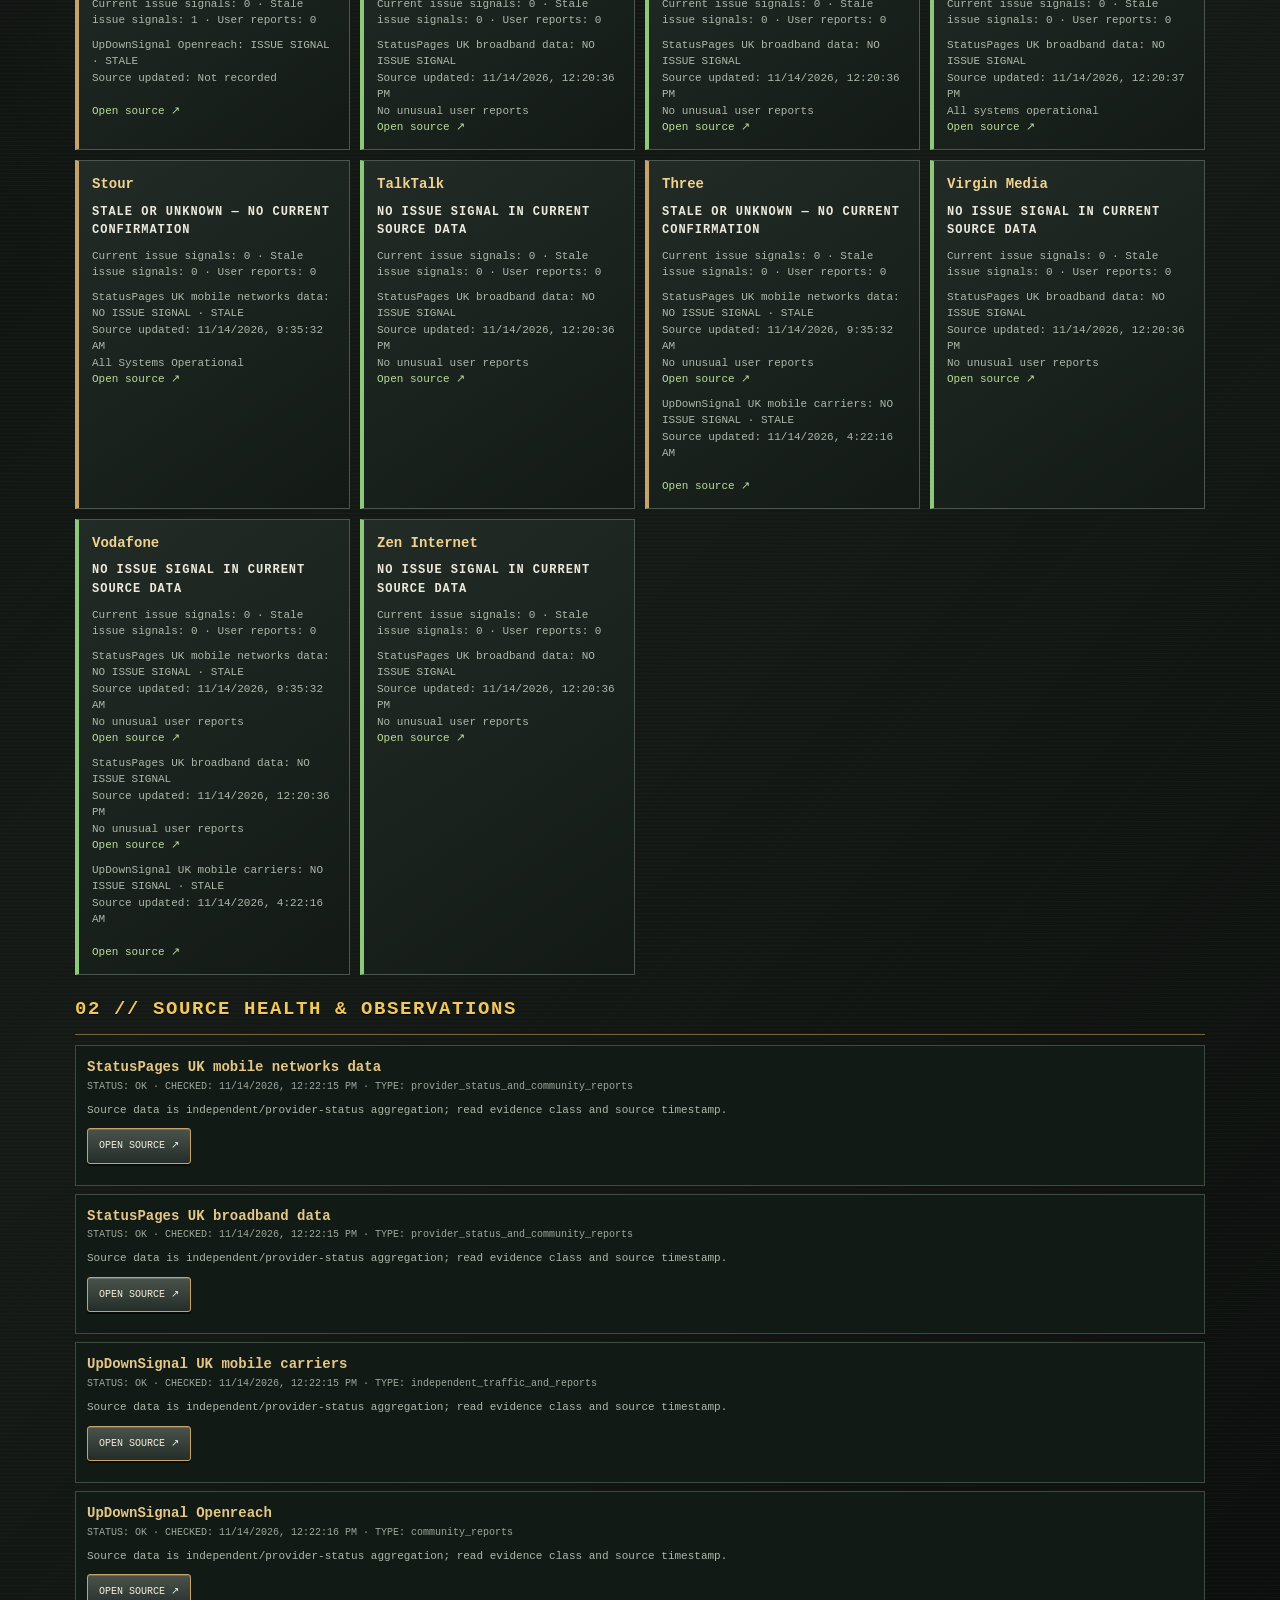
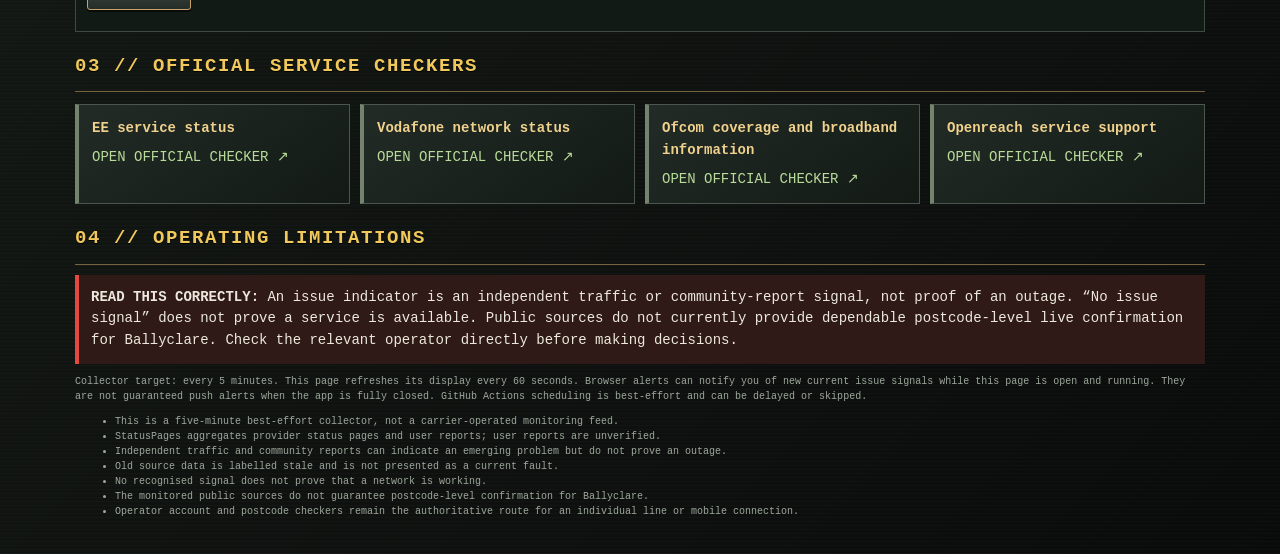
==== commit 705bed13: "Clarify browser alert foreground requirement" ====
--- a/communications.html
+++ b/communications.html
@@ -52,7 +52,7 @@
  <div id="official-list" class="comms-grid"></div>
  <h2>04 // OPERATING LIMITATIONS</h2>
  <div class="comms-warning"><strong>READ THIS CORRECTLY:</strong> An issue indicator is an independent traffic or community-report signal, not proof of an outage. “No issue signal” does not prove a service is available. Public sources do not currently provide dependable postcode-level live confirmation for Ballyclare. Check the relevant operator directly before making decisions.</div>
- <p class="comms-meta">Collector target: every 5 minutes. This page refreshes its display every 60 seconds. Browser alerts can notify you of new current issue signals while this page is open or the installed app is running. They are not guaranteed push alerts when the app is fully closed. GitHub Actions scheduling is best-effort and can be delayed or skipped.</p>
+ <p class="comms-meta">Collector target: every 5 minutes. This page refreshes its display every 60 seconds. Browser alerts can notify you of new current issue signals while this page is open and running. They are not guaranteed push alerts when the app is fully closed. GitHub Actions scheduling is best-effort and can be delayed or skipped.</p>
  <ul id="limitations" class="comms-meta"></ul>
 </main>
 <script>
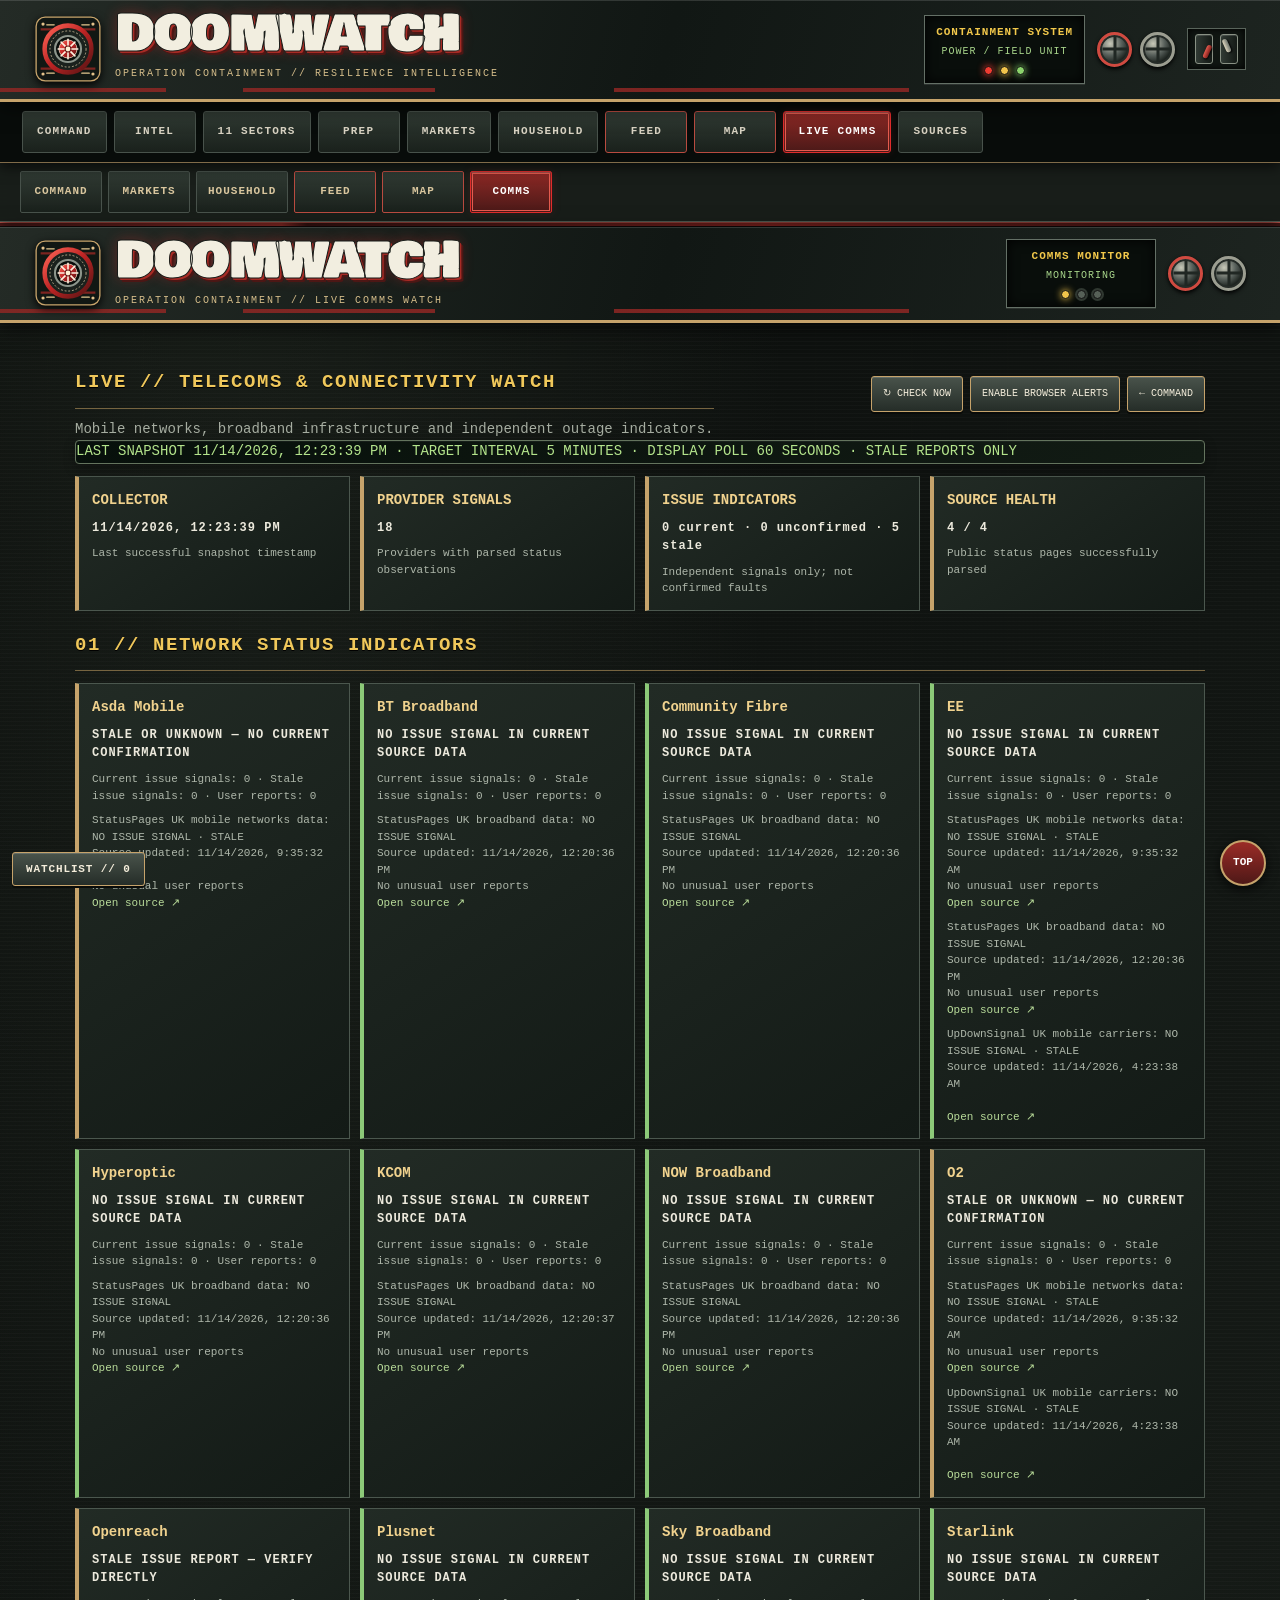
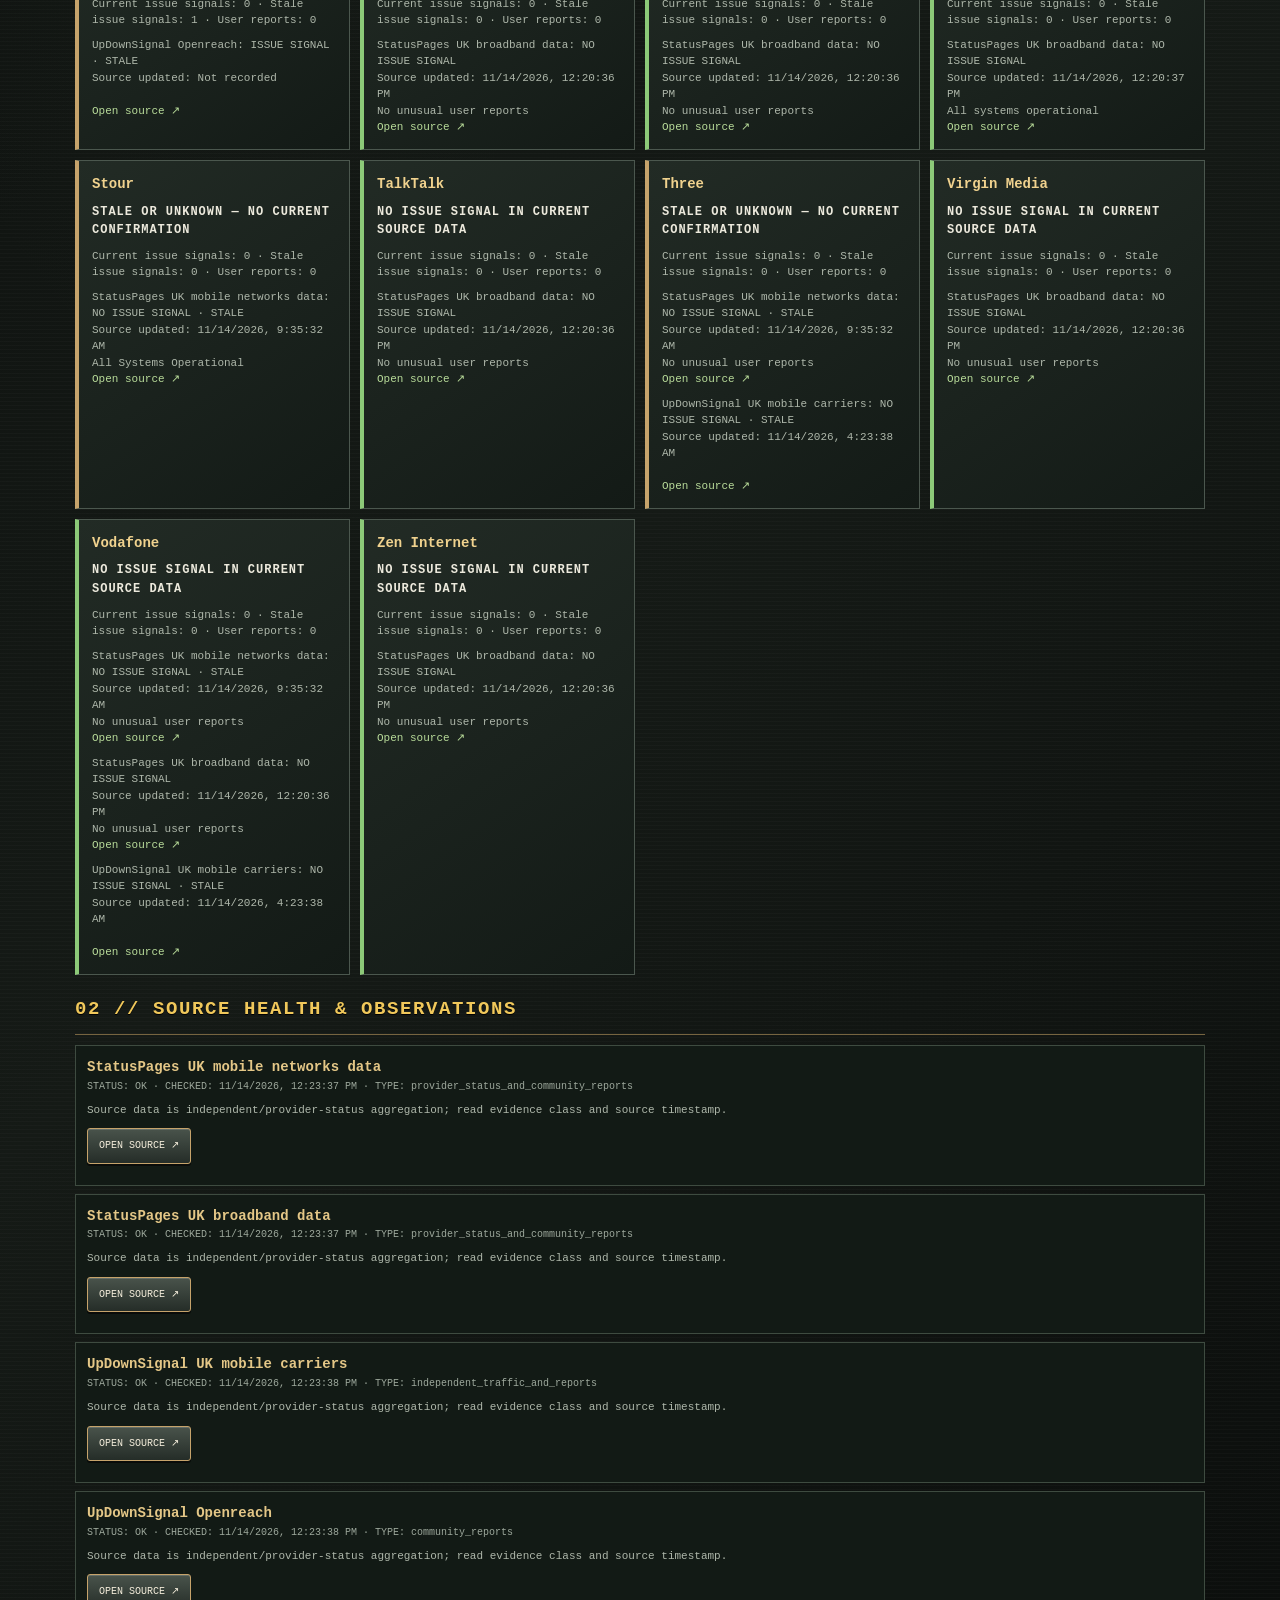
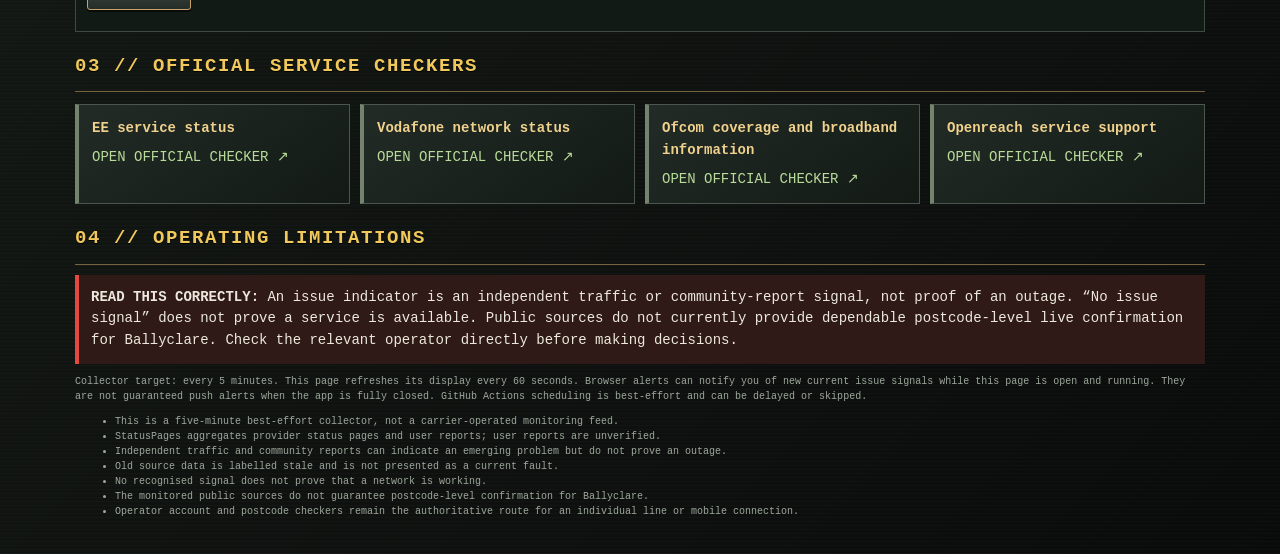
==== commit bed3aef3: "Integrate shared DoomWatch watchlist" ====
--- a/communications.html
+++ b/communications.html
@@ -129,5 +129,6 @@
 setInterval(load,60000);
 </script>
 <script src="./doomwatch-ui.js"></script>
+<script src="./doomwatch-watch.js"></script>
 </body>
 </html>
--- a/doomwatch.css
+++ b/doomwatch.css
@@ -110,3 +110,14 @@
 .dw-masthead{position:relative!important;z-index:10002!important}
 .dw-local-nav{position:relative!important;top:auto!important;z-index:999!important}
 .dw-wire{pointer-events:none!important}
+
+
+/* 2026-11 navigation integration: one global route to every standalone module. */
+.dw-global-nav{position:sticky!important;top:0!important;z-index:10000!important;}
+.dw-local-nav{position:sticky!important;top:56px!important;z-index:9999!important;}
+.dw-global-nav a{touch-action:pan-x;}
+.dw-global-nav a:focus-visible,.dw-local-nav a:focus-visible,.dw-local-nav button:focus-visible{outline:2px solid var(--dw-yellow);outline-offset:2px;}
+@media(max-width:700px){.dw-local-nav{top:51px!important;}}
+
+/* Unified navigation and mobile interaction pass */
+.dw-global-nav{position:sticky!important;top:0!important;z-index:10000!important;display:flex!important;overflow-x:auto!important;scrollbar-width:thin!important;overscroll-behavior-x:contain!important;touch-action:pan-x!important}.dw-global-nav a{flex:0 0 auto!important;min-height:42px!important;white-space:nowrap!important;touch-action:pan-x!important}.dw-global-nav a[aria-current="page"]{outline:1px solid #e45b4e!important;outline-offset:-3px!important}.dw-local-nav{position:sticky!important;top:56px!important;z-index:9999!important}.dw-global-nav a:focus-visible,.dw-local-nav a:focus-visible,.dw-local-nav button:focus-visible{outline:2px solid #e5bd68!important;outline-offset:2px!important}@media(max-width:700px){.dw-global-nav{min-height:48px!important}.dw-global-nav a{min-width:72px!important;padding:8px 9px!important;font-size:9px!important}.dw-local-nav{top:48px!important}}@media(prefers-reduced-motion:reduce){.dw-global-nav,.dw-local-nav{scroll-behavior:auto!important}}
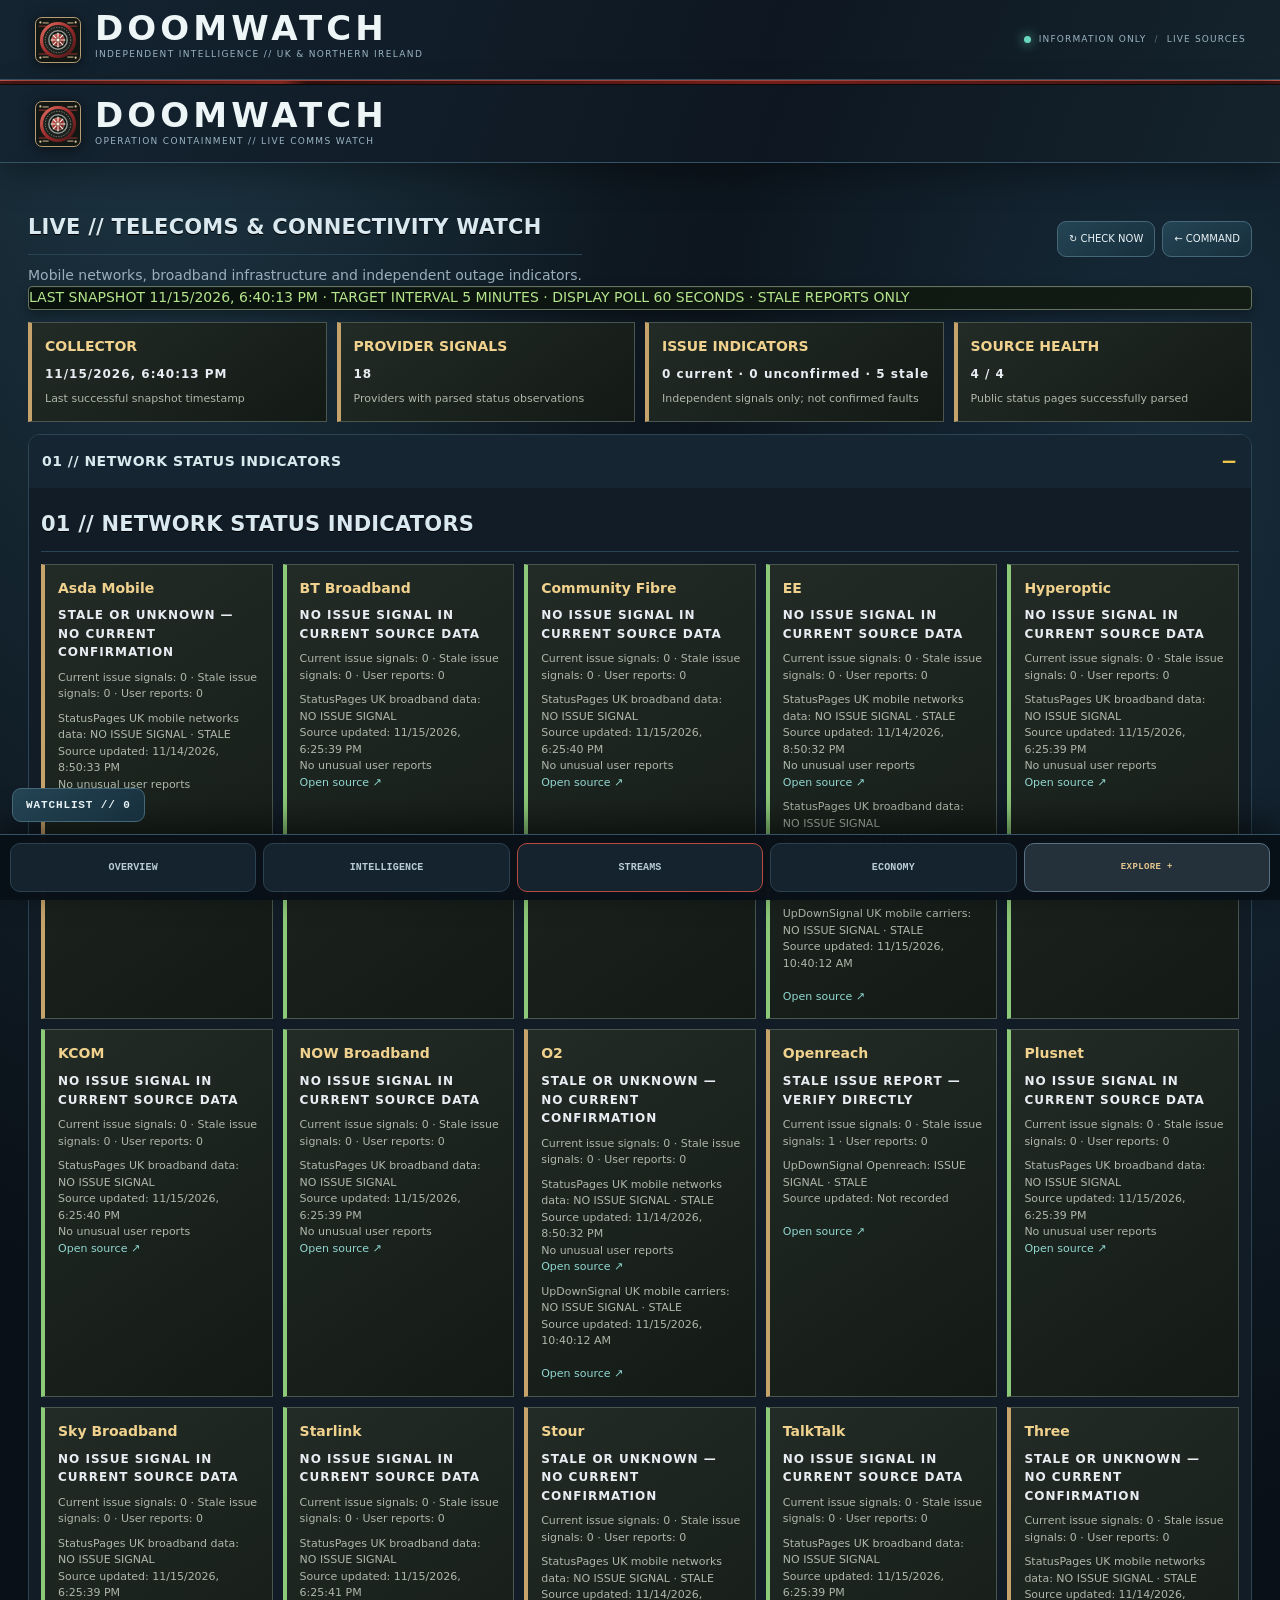
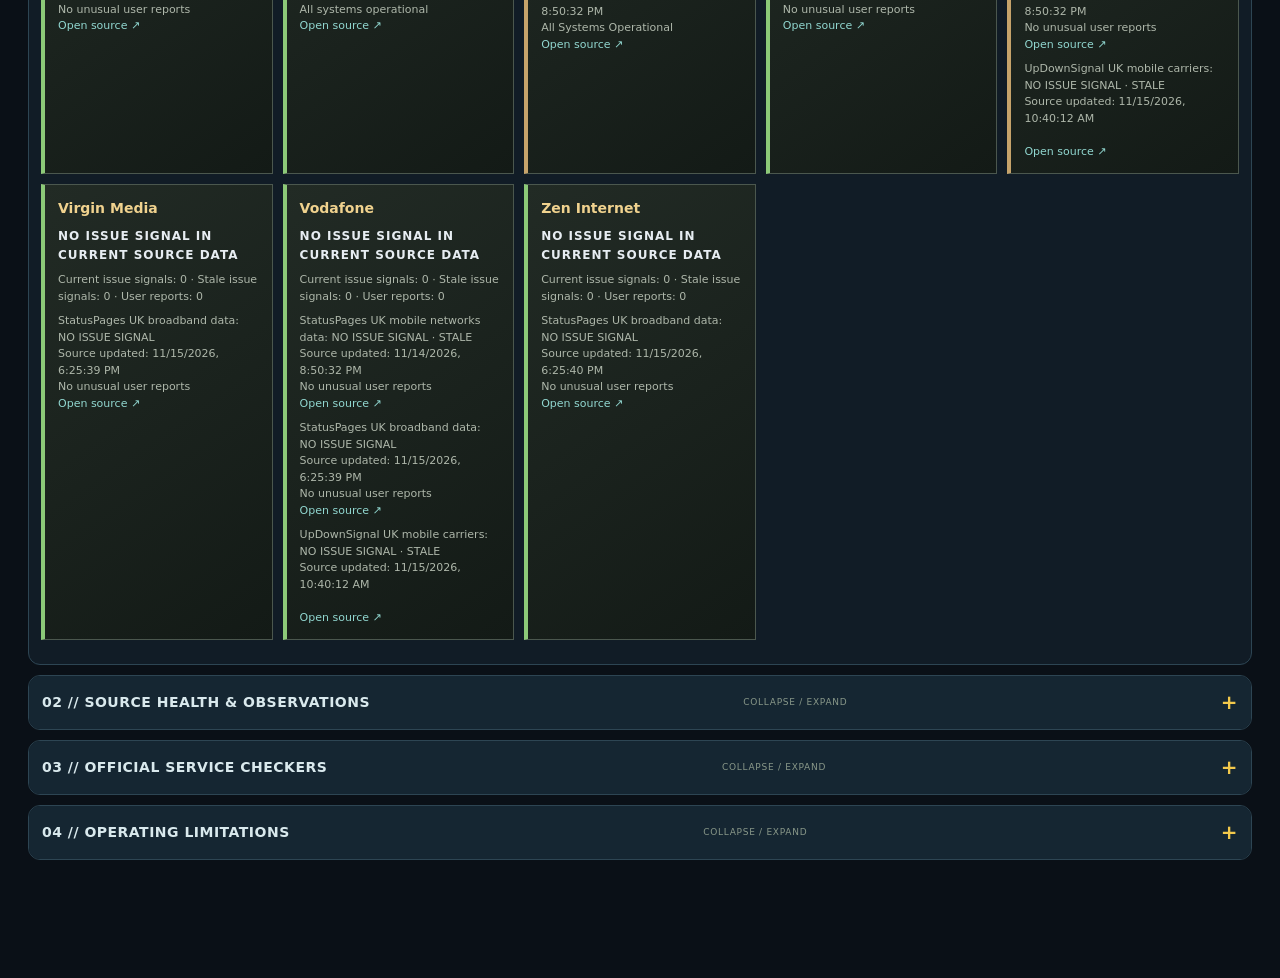
==== commit d3622b20: "Remove browser alert baseline storage; keep read-only live communications status" ====
--- a/communications.html
+++ b/communications.html
@@ -36,7 +36,7 @@
  <a href="./index.html">COMMAND</a><a href="./markets.html">MARKETS</a><a href="./household.html">HOUSEHOLD</a><a href="./feed.html">FEED</a><a href="./map.html">MAP</a><a href="./communications.html" aria-current="page">COMMS</a>
 </nav>
 <main>
- <div class="comms-head"><div><h2>LIVE // TELECOMS & CONNECTIVITY WATCH</h2><div class="muted">Mobile networks, broadband infrastructure and independent outage indicators.</div></div><div class="comms-actions"><button id="refresh">↻ CHECK NOW</button><button id="enable-alerts">ENABLE BROWSER ALERTS</button><a class="action-button" href="./index.html">← COMMAND</a></div></div>
+ <div class="comms-head"><div><h2>LIVE // TELECOMS & CONNECTIVITY WATCH</h2><div class="muted">Mobile networks, broadband infrastructure and independent outage indicators.</div></div><div class="comms-actions"><button id="refresh">↻ CHECK NOW</button><a class="action-button" href="./index.html">← COMMAND</a></div></div>
  <div id="collector-status" class="terminal" role="status" aria-live="polite">CONNECTING TO COMMS INTELLIGENCE…</div>
  <div class="comms-grid">
   <div class="comms-card unknown"><strong>COLLECTOR</strong><div class="comms-status" id="collector-time">WAITING</div><div class="comms-detail">Last successful snapshot timestamp</div></div>
@@ -52,7 +52,7 @@
  <div id="official-list" class="comms-grid"></div>
  <h2>04 // OPERATING LIMITATIONS</h2>
  <div class="comms-warning"><strong>READ THIS CORRECTLY:</strong> An issue indicator is an independent traffic or community-report signal, not proof of an outage. “No issue signal” does not prove a service is available. Public sources do not currently provide dependable postcode-level live confirmation for Ballyclare. Check the relevant operator directly before making decisions.</div>
- <p class="comms-meta">Collector target: every 5 minutes. This page refreshes its display every 60 seconds. Browser alerts can notify you of new current issue signals while this page is open and running. They are not guaranteed push alerts when the app is fully closed. GitHub Actions scheduling is best-effort and can be delayed or skipped.</p>
+ <p class="comms-meta">Collector target: every 5 minutes. This page refreshes its display every 60 seconds. GitHub Actions scheduling is best-effort and can be delayed or skipped.</p>
  <ul id="limitations" class="comms-meta"></ul>
 </main>
 <script>
@@ -69,28 +69,8 @@
  "STALE_ISSUE_SIGNAL":"STALE ISSUE REPORT — VERIFY DIRECTLY",
  "STALE_OR_UNKNOWN":"STALE OR UNKNOWN — NO CURRENT CONFIRMATION"
 })[status]||"NO CURRENT DATA";}
-function checkForNewIssues(data){
- const key="doomwatch-comms-alert-baseline-v1";
- const current=(data.providers||[]).filter(p=>p.status==="ISSUE_SIGNAL").map(p=>p.provider).sort();
- let previous=null;
- try{const raw=localStorage.getItem(key);if(raw!==null)previous=JSON.parse(raw);}catch(_){}
- if(Array.isArray(previous)){
-  const added=current.filter(name=>!previous.includes(name));
-  if(added.length&&"Notification" in window&&Notification.permission==="granted"){
-   const title="DOOMWATCH // COMMS ALERT";
-   const body="New current issue signal: "+added.join(", ")+". Check the source before treating this as a confirmed local outage.";
-   if("serviceWorker" in navigator){
-    navigator.serviceWorker.ready.then(reg=>reg.showNotification(title,{body,tag:"doomwatch-comms-"+added.join("-"),data:{url:"./communications.html"}})).catch(()=>{});
-   }else{
-    const n=new Notification(title,{body});n.onclick=()=>window.focus();
-   }
-  }
- }
- try{localStorage.setItem(key,JSON.stringify(current));}catch(_){}
-}
 function render(data){
  const sources=data.sources||[],providers=data.providers||[];
- checkForNewIssues(data);
  const ok=sources.filter(s=>s.status==="OK").length;
  const issues=providers.filter(p=>p.status==="ISSUE_SIGNAL").length;
  const stale=providers.filter(p=>p.status==="STALE_ISSUE_SIGNAL"||p.status==="STALE_OR_UNKNOWN").length;
@@ -118,13 +98,6 @@
  }
 }
 $("refresh").addEventListener("click",load);
-$("enable-alerts").addEventListener("click",async()=>{
- if(!("Notification" in window)){$("enable-alerts").textContent="NOT SUPPORTED";return;}
- try{
-  const permission=await Notification.requestPermission();
-  $("enable-alerts").textContent=permission==="granted"?"ALERTS ENABLED":permission==="denied"?"ALERTS BLOCKED":"ALERTS NOT ENABLED";
- }catch(_){$("enable-alerts").textContent="ALERT SETUP FAILED";}
-});
 load();
 setInterval(load,60000);
 </script>
--- a/doomwatch.css
+++ b/doomwatch.css
@@ -121,3 +121,194 @@
 
 /* Unified navigation and mobile interaction pass */
 .dw-global-nav{position:sticky!important;top:0!important;z-index:10000!important;display:flex!important;overflow-x:auto!important;scrollbar-width:thin!important;overscroll-behavior-x:contain!important;touch-action:pan-x!important}.dw-global-nav a{flex:0 0 auto!important;min-height:42px!important;white-space:nowrap!important;touch-action:pan-x!important}.dw-global-nav a[aria-current="page"]{outline:1px solid #e45b4e!important;outline-offset:-3px!important}.dw-local-nav{position:sticky!important;top:56px!important;z-index:9999!important}.dw-global-nav a:focus-visible,.dw-local-nav a:focus-visible,.dw-local-nav button:focus-visible{outline:2px solid #e5bd68!important;outline-offset:2px!important}@media(max-width:700px){.dw-global-nav{min-height:48px!important}.dw-global-nav a{min-width:72px!important;padding:8px 9px!important;font-size:9px!important}.dw-local-nav{top:48px!important}}@media(prefers-reduced-motion:reduce){.dw-global-nav,.dw-local-nav{scroll-behavior:auto!important}}
+
+
+/* DOOMWATCH // SINGLE GLOBAL NAV + COLLAPSIBLE WORKSPACES */
+.dw-global-nav{position:sticky!important;top:0!important;z-index:10000!important;display:flex!important;align-items:center!important;gap:6px!important;min-height:52px!important;padding:7px 9px!important;overflow-x:auto!important;overflow-y:hidden!important;white-space:nowrap!important;background:#151b16!important;border-bottom:2px solid #b94b40!important;scrollbar-width:thin!important;overscroll-behavior-x:contain!important;touch-action:pan-x!important}
+.dw-global-nav a,.dw-global-nav button{display:inline-flex!important;align-items:center!important;justify-content:center!important;flex:0 0 auto!important;min-height:38px!important;padding:8px 11px!important;border:1px solid #53604e!important;border-radius:3px!important;background:linear-gradient(#303a31,#1b241e)!important;color:#e7d5a8!important;font:700 10px/1.2 Consolas,monospace!important;letter-spacing:.06em!important;text-decoration:none!important;white-space:nowrap!important}
+.dw-global-nav a[aria-current="page"],.dw-global-nav button.active{background:#704039!important;border-color:#e0b85f!important;color:#fff!important}
+.dw-global-nav .dw-section-link,.dw-global-nav .dw-section-tab{border-style:dashed!important;color:#b9d19d!important}
+.dw-global-nav .dw-section-link:first-of-type,.dw-global-nav .dw-section-tab:first-of-type{margin-left:10px!important}
+.dw-local-nav{display:none!important}
+.dw-wire{pointer-events:none!important}
+.dw-fold{margin:10px 0!important;border:1px solid #465344!important;border-left:3px solid #b94b40!important;background:rgba(20,27,22,.92)!important;min-width:0!important}
+.dw-fold>summary{display:flex!important;align-items:center!important;gap:10px!important;min-height:43px!important;padding:11px 13px!important;cursor:pointer!important;list-style:none!important;color:#f0d28e!important;font-weight:800!important;letter-spacing:.035em!important}
+.dw-fold>summary::-webkit-details-marker{display:none!important}
+.dw-fold>summary:after{content:"+";margin-left:auto;color:#f2c84b;font-size:20px;font-weight:900}
+.dw-fold[open]>summary:after{content:"−"}
+.dw-fold-hint{margin-left:auto;color:#899889;font-size:9px;font-weight:400;letter-spacing:.08em}
+.dw-fold[open] .dw-fold-hint{display:none}
+.dw-fold>section{margin:0!important}
+.dw-fold>section>h2:first-child,.dw-fold>section>h3:first-child{margin-top:8px!important}
+.dw-fold:focus-within{border-color:#b89b62!important}
+@media(max-width:700px){
+ .dw-global-nav{min-height:47px!important;padding:5px!important;gap:4px!important}
+ .dw-global-nav a,.dw-global-nav button{min-height:37px!important;padding:7px 9px!important;font-size:9px!important}
+ .dw-fold{margin:8px 0!important}
+ .dw-fold>summary{padding:10px!important;font-size:11px!important}
+ .dw-fold-hint{font-size:8px!important}
+}
+@media(prefers-reduced-motion:reduce){.dw-global-nav{scroll-behavior:auto!important}}
+
+.dw-heading-fold>.dw-fold-content{padding:0 12px 12px;min-width:0}
+.dw-heading-fold>.dw-fold-content>*{max-width:100%}
+.dw-heading-fold>.dw-fold-content>h3:first-child{margin-top:8px}
+@media(max-width:700px){.dw-heading-fold>.dw-fold-content{padding:0 9px 10px}}
+
+
+/* DOOMWATCH // COMPLETE NAVIGATION + WORKSPACE FLOW */
+.dw-global-nav{
+ position:sticky!important;top:0!important;z-index:10000!important;
+ display:grid!important;grid-template-columns:repeat(auto-fit,minmax(104px,1fr))!important;
+ align-items:stretch!important;gap:6px!important;padding:8px clamp(8px,2vw,20px)!important;
+ overflow:visible!important;white-space:normal!important;touch-action:auto!important;
+ background:rgba(9,13,11,.98)!important;border-bottom:2px solid #b94b40!important;
+}
+.dw-global-nav>a,.dw-global-nav>button,.dw-global-nav .dw-route-extras>a{
+ display:flex!important;min-width:0!important;width:100%!important;min-height:40px!important;
+ align-items:center!important;justify-content:center!important;text-align:center!important;
+ padding:8px 6px!important;white-space:normal!important;overflow-wrap:anywhere!important;
+ font-size:10px!important;line-height:1.2!important;letter-spacing:.045em!important;
+}
+.dw-global-nav .dw-route-extras{display:none!important}
+.dw-global-nav.dw-expanded .dw-route-extras{display:contents!important}
+.dw-global-nav .dw-route-extra{display:none!important}
+.dw-global-nav.dw-expanded .dw-route-extra{display:flex!important}
+.dw-global-nav .dw-nav-toggle{border-color:#c6a36b!important;background:linear-gradient(#72512e,#3b2b1d)!important;color:#fff!important}
+.dw-global-nav .dw-nav-action{border-style:dashed!important;color:#c4d4b6!important;background:#1c2820!important;font-size:9px!important}
+.dw-global-nav a[aria-current="page"]{outline:2px solid #e45b4e!important;outline-offset:-3px!important}
+.dw-skip-link{position:fixed!important;left:10px!important;top:-60px!important;z-index:20000!important;padding:10px 14px!important;background:#f2c84b!important;color:#111!important;font-weight:900!important}
+.dw-skip-link:focus{top:10px!important}
+.dw-fold{scroll-margin-top:140px!important}
+.dw-fold>summary{min-height:46px!important}
+.dw-fold-hint{white-space:nowrap!important}
+main{scroll-margin-top:130px!important}
+@media(max-width:700px){
+ .dw-global-nav{grid-template-columns:repeat(3,minmax(0,1fr))!important;gap:5px!important;padding:6px!important}
+ .dw-global-nav>a,.dw-global-nav>button,.dw-global-nav .dw-route-extras>a{min-height:42px!important;padding:7px 4px!important;font-size:9px!important}
+ .dw-global-nav .dw-nav-action{font-size:8px!important}
+ .dw-fold{scroll-margin-top:190px!important}
+}
+@media(max-width:360px){.dw-global-nav{grid-template-columns:repeat(2,minmax(0,1fr))!important}}
+
+/* DOOMWATCH // MAP-FIRST APP SHELL + PERMANENT BOTTOM DOCK */
+.dw-bottom-dock{position:fixed!important;left:0!important;right:0!important;bottom:0!important;top:auto!important;z-index:12000!important;display:grid!important;grid-template-columns:repeat(5,minmax(0,1fr))!important;gap:5px!important;min-height:calc(62px + env(safe-area-inset-bottom))!important;padding:7px 8px calc(7px + env(safe-area-inset-bottom))!important;background:rgba(5,12,8,.97)!important;border-top:1px solid #b99a60!important;border-bottom:0!important;box-shadow:0 -8px 24px #000b!important;backdrop-filter:blur(16px)!important}
+.dw-bottom-dock>a,.dw-bottom-dock>button{display:flex!important;align-items:center!important;justify-content:center!important;min-width:0!important;min-height:46px!important;padding:6px 3px!important;font-size:clamp(8px,2.3vw,10px)!important;line-height:1.15!important;letter-spacing:.02em!important;text-align:center!important;overflow-wrap:anywhere!important}
+.dw-bottom-dock>.dw-route-extras{display:none!important}
+.dw-bottom-dock.dw-expanded>.dw-route-extras{position:fixed!important;left:8px!important;right:8px!important;bottom:calc(68px + env(safe-area-inset-bottom))!important;z-index:12001!important;display:grid!important;grid-template-columns:repeat(3,minmax(0,1fr))!important;gap:6px!important;padding:10px!important;border:1px solid #9a8259!important;border-radius:10px!important;background:rgba(7,15,10,.98)!important;box-shadow:0 12px 36px #000c!important}
+.dw-bottom-dock .dw-route-extra{display:none!important}.dw-bottom-dock.dw-expanded .dw-route-extra{display:flex!important}
+.dw-bottom-dock>.dw-nav-action{display:none!important}
+.dw-bottom-dock .dw-nav-toggle{border-color:#d5b36d!important;background:linear-gradient(#76542e,#38291c)!important}
+body{padding-bottom:calc(72px + env(safe-area-inset-bottom))!important}
+body.dw-map-immersive{padding:0!important}
+body.dw-map-immersive .dw-masthead,body.dw-map-immersive .dw-wire{display:none!important}
+body.dw-map-immersive .dw-bottom-dock{display:grid!important}
+body.dw-map-immersive main{padding:0!important}
+body.dw-map-immersive .map-canvas-shell{inset:8px 8px calc(72px + env(safe-area-inset-bottom))!important}
+body.dw-map-immersive #event-map{height:calc(100dvh - 96px - env(safe-area-inset-bottom))!important}
+body.dw-map-immersive .map-side{top:64px!important;bottom:calc(78px + env(safe-area-inset-bottom))!important}
+body.dw-map-immersive .dw-map-toolbar{top:10px!important;left:10px!important;right:10px!important;max-width:none!important;max-height:30vh!important;overflow:auto!important;padding:3px!important}
+body.dw-map-immersive .dw-map-drawer{bottom:calc(78px + env(safe-area-inset-bottom))!important;max-height:38vh!important}
+.dw-bottom-dock a[aria-current="page"]{border-color:#ef6656!important;background:linear-gradient(#8e2925,#4b1918)!important;color:#fff!important;box-shadow:0 0 12px #bd3e3338!important}
+@media(orientation:landscape) and (max-height:600px){.dw-bottom-dock{left:0!important;right:auto!important;top:0!important;bottom:0!important;width:78px!important;min-height:0!important;grid-template-columns:1fr!important;grid-template-rows:repeat(5,minmax(0,1fr))!important;padding:8px 6px!important}.dw-bottom-dock.dw-expanded>.dw-route-extras{left:84px!important;right:auto!important;top:8px!important;bottom:8px!important;width:min(330px,48vw)!important;grid-template-columns:repeat(2,minmax(0,1fr))!important;align-content:start!important;overflow:auto!important}.dw-bottom-dock>a,.dw-bottom-dock>button{min-height:0!important;padding:4px 2px!important;font-size:9px!important}body{padding-bottom:0!important;padding-left:82px!important}body.dw-map-immersive{padding-left:0!important}body.dw-map-immersive .dw-bottom-dock{display:grid!important;left:0!important;right:auto!important;top:0!important;bottom:0!important;width:78px!important;grid-template-columns:1fr!important;grid-template-rows:repeat(5,minmax(0,1fr))!important;padding:8px 6px!important}body.dw-map-immersive .map-canvas-shell{inset:8px 8px 8px 86px!important}body.dw-map-immersive #event-map{height:calc(100dvh - 16px)!important}body.dw-map-immersive .map-side{top:12px!important;bottom:12px!important;right:10px!important}body.dw-map-immersive .dw-map-toolbar{left:96px!important;right:10px!important;max-width:calc(100vw - 112px)!important}body.dw-map-immersive .dw-map-drawer{left:96px!important;bottom:12px!important}}
+@media(max-width:360px){.dw-bottom-dock{padding-left:4px!important;padding-right:4px!important;gap:3px!important}.dw-bottom-dock>a,.dw-bottom-dock>button{font-size:8px!important}}
+
+/* DOOMWATCH // INVESTIGATION CONTEXT + MOBILE USABILITY */
+.dw-context-bar{position:relative;margin:10px clamp(8px,2vw,20px);padding:11px 12px;background:linear-gradient(120deg,#1d2921,#101712);border:1px solid #66765b;border-left:4px solid #c44a3e;box-shadow:inset 0 0 16px #0007;min-width:0}
+.dw-context-heading{display:flex;justify-content:space-between;gap:8px;align-items:center;flex-wrap:wrap;color:#f0cf86;font-size:10px;letter-spacing:1px}.dw-context-heading span{color:#a8d58b;font-size:9px}
+.dw-context-fields{display:grid;grid-template-columns:1fr 1.5fr;gap:8px;margin-top:9px}.dw-context-fields label{display:grid;gap:4px;color:#c9d1c4;font-size:9px;letter-spacing:.6px}.dw-context-fields input{width:100%;min-width:0;margin:0;padding:9px;font-size:12px}
+.dw-context-actions{display:flex;gap:7px;flex-wrap:wrap;margin-top:8px;align-items:center}.dw-context-actions button,.dw-context-actions a{min-height:38px;padding:8px 10px;font-size:9px;display:inline-flex;align-items:center;justify-content:center}.dw-context-actions a[hidden]{display:none}.dw-context-note{margin:7px 0 0;color:#98a596;font-size:9px;line-height:1.4}
+@media(max-width:560px){.dw-context-fields{grid-template-columns:1fr}.dw-context-bar{margin:8px;padding:10px}.dw-context-actions>*{flex:1 1 auto}}
+@media(orientation:landscape) and (max-height:600px){.dw-context-bar{margin:6px 10px;padding:7px 9px}.dw-context-fields{grid-template-columns:1fr 1.5fr}.dw-context-note{display:none}}
+
+
+/* DOOMWATCH // CONSOLIDATED FIVE-WORKSPACE NAVIGATION */
+.dw-bottom-dock{grid-template-columns:repeat(5,minmax(0,1fr))!important}
+.dw-bottom-dock>.dw-route-primary{font-size:clamp(8px,2.1vw,10px)!important;letter-spacing:.015em!important}
+.dw-bottom-dock>.dw-nav-toggle{font-size:clamp(8px,2vw,9px)!important;border-color:#c6a36b!important;background:linear-gradient(#72512e,#3b2b1d)!important;color:#fff!important}
+.dw-bottom-dock.dw-expanded>.dw-route-extras{
+ max-height:min(58vh,520px)!important;overflow-y:auto!important;overscroll-behavior:contain!important;
+ grid-template-columns:repeat(2,minmax(0,1fr))!important;align-content:start!important
+}
+.dw-bottom-dock .dw-route-extra[aria-current="page"]{border-color:#ef6656!important;background:linear-gradient(#8e2925,#4b1918)!important;color:#fff!important}
+.dw-context-bar{padding:0!important}
+.dw-context-bar>summary{list-style:none!important;cursor:pointer!important;min-height:42px!important;padding:10px 12px!important}
+.dw-context-bar>summary::-webkit-details-marker{display:none!important}
+.dw-context-expand{margin-left:auto!important;color:#d4b16c!important;font-size:9px!important;white-space:nowrap!important}
+.dw-context-bar[open]>.dw-context-heading{border-bottom:1px solid #4d5c49!important}
+.dw-context-body{padding:10px 12px 12px!important}
+.dw-context-body .dw-context-fields{margin-top:0!important}
+@media(max-width:420px){
+ .dw-bottom-dock{gap:3px!important;padding-left:4px!important;padding-right:4px!important}
+ .dw-bottom-dock>.dw-route-primary,.dw-bottom-dock>.dw-nav-toggle{font-size:8px!important;padding:5px 2px!important}
+ .dw-bottom-dock.dw-expanded>.dw-route-extras{grid-template-columns:repeat(2,minmax(0,1fr))!important}
+}
+
+/* DOOMWATCH // INTELLIGENCE WORKSPACE TABS */
+.dw-intel-nav{position:relative;z-index:20;display:grid;grid-template-columns:repeat(3,minmax(0,1fr));gap:6px;margin:8px clamp(8px,2vw,20px) 12px;padding:6px;background:rgba(12,19,14,.96);border:1px solid #53634b;border-left:3px solid #c44a3e}
+.dw-intel-nav a{display:flex;align-items:center;justify-content:center;min-height:39px;padding:7px 5px;text-align:center;text-decoration:none;font-size:clamp(8px,2.1vw,10px);line-height:1.2;letter-spacing:.035em;color:#c9d6c0;background:#1a251c;border:1px solid #394b39}
+.dw-intel-nav a[aria-current="page"]{color:#fff;background:linear-gradient(#8e2925,#4b1918);border-color:#ef6656;box-shadow:0 0 10px #bd3e3338}
+@media(max-width:380px){.dw-intel-nav{gap:3px;margin-left:5px;margin-right:5px;padding:4px}.dw-intel-nav a{font-size:8px;padding:5px 2px;min-height:36px}}
+
+/* DOOMWATCH // OPERATIONS WORKSPACE TABS */
+.dw-operations-nav{position:relative;z-index:20;display:grid;grid-template-columns:repeat(3,minmax(0,1fr));gap:6px;margin:8px clamp(8px,2vw,20px) 12px;padding:6px;background:rgba(12,19,14,.96);border:1px solid #53634b;border-left:3px solid #d45a42}
+.dw-operations-nav a{display:flex;align-items:center;justify-content:center;min-height:39px;padding:7px 5px;text-align:center;text-decoration:none;font-size:clamp(8px,2.1vw,10px);line-height:1.2;letter-spacing:.035em;color:#c9d6c0;background:#1a251c;border:1px solid #394b39}
+.dw-operations-nav a[aria-current="page"]{color:#fff;background:linear-gradient(#8e2925,#4b1918);border-color:#ef6656;box-shadow:0 0 10px #bd3e3338}
+@media(max-width:380px){.dw-operations-nav{gap:3px;margin-left:5px;margin-right:5px;padding:4px}.dw-operations-nav a{font-size:8px;padding:5px 2px;min-height:36px}}
+
+/* DOOMWATCH // RESILIENCE WORKSPACE TABS */
+.dw-resilience-nav,.dw-field-nav{position:relative;z-index:20;display:grid;grid-template-columns:repeat(3,minmax(0,1fr));gap:6px;margin:8px clamp(8px,2vw,20px) 12px;padding:6px;background:rgba(12,19,14,.96);border:1px solid #53634b;border-left:3px solid #a6d17a}
+.dw-resilience-nav a,.dw-field-nav a{display:flex;align-items:center;justify-content:center;min-height:39px;padding:7px 5px;text-align:center;text-decoration:none;font-size:clamp(8px,2.1vw,10px);line-height:1.2;letter-spacing:.035em;color:#c9d6c0;background:#1a251c;border:1px solid #394b39}
+.dw-resilience-nav a[aria-current="page"],.dw-field-nav a[aria-current="page"]{color:#fff;background:linear-gradient(#42613c,#263c27);border-color:#a6d17a;box-shadow:0 0 10px #8dbd7138}
+.dw-field-nav{grid-template-columns:repeat(2,minmax(0,1fr));border-left-color:#d45a42}
+.dw-field-nav a[aria-current="page"]{background:linear-gradient(#8e2925,#4b1918);border-color:#ef6656;box-shadow:0 0 10px #bd3e3338}
+@media(max-width:380px){.dw-resilience-nav,.dw-field-nav{gap:3px;margin-left:5px;margin-right:5px;padding:4px}.dw-resilience-nav a,.dw-field-nav a{font-size:8px;padding:5px 2px;min-height:36px}}
+
+/* DOOMWATCH // INFORMATION-FIRST VISUAL SYSTEM */
+:root{--dw-bg:#0b1016;--dw-panel:#121b25;--dw-metal:#293747;--dw-brass:#6e9bb4;--dw-red:#e36b62;--dw-yellow:#e5bd77;--dw-green:#71d5c0;--dw-text:#e7edf2;--dw-muted:#9aaab8}
+html{scroll-padding-top:100px}
+body{background:radial-gradient(ellipse at 12% -8%,#203c4b 0,transparent 38%),radial-gradient(ellipse at 92% 18%,#172c3b 0,transparent 35%),#0a1017!important;color:var(--dw-text)!important;font-family:Inter,ui-sans-serif,system-ui,-apple-system,"Segoe UI",sans-serif!important;line-height:1.55!important}
+body:before{display:none!important}
+a{color:#91d7d0!important}
+.dw-masthead{position:relative;min-height:78px;padding:12px clamp(14px,3vw,34px);background:linear-gradient(110deg,#142431,#0e1721 60%,#14232c);border:0;border-bottom:1px solid #355365;box-shadow:0 12px 35px #0005}
+.dw-masthead:before{display:none}
+.dw-emblem{width:48px;height:48px;flex-basis:48px;filter:grayscale(.25) drop-shadow(0 2px 7px #0008)}
+.dw-wordmark{font-family:Inter,ui-sans-serif,system-ui,sans-serif!important;font-size:clamp(24px,5vw,34px)!important;font-weight:850;letter-spacing:.12em!important;color:#edf5f7!important;-webkit-text-stroke:0!important;text-shadow:none!important}
+.dw-tagline{margin-top:3px!important;color:#9bb4c2!important;font-size:9px!important;letter-spacing:.15em!important}
+.dw-hardware{display:none!important}
+.dw-mast-note{display:flex;align-items:center;gap:8px;color:#9bb4c2;font-size:9px;letter-spacing:.13em;white-space:nowrap}
+.dw-live-dot{width:7px;height:7px;border-radius:50%;background:#69d8bf;box-shadow:0 0 12px #69d8bf}
+.dw-mast-sep{color:#526e7e}
+.dw-statusline{display:flex;gap:10px;flex-wrap:wrap;margin-top:5px;color:#89a1b1;font-size:9px;letter-spacing:.04em}
+.dw-statusline span{padding-right:8px;border-right:1px solid #344957}
+.dw-global-nav.dw-bottom-dock{position:fixed!important;left:0!important;right:0!important;bottom:0!important;top:auto!important;z-index:12000!important;display:grid!important;grid-template-columns:repeat(5,minmax(0,1fr))!important;gap:7px!important;min-height:calc(66px + env(safe-area-inset-bottom))!important;padding:8px 10px calc(8px + env(safe-area-inset-bottom))!important;background:rgba(9,16,23,.96)!important;border-top:1px solid #365366!important;box-shadow:0 -10px 32px #0008!important;backdrop-filter:blur(18px)!important}
+.dw-bottom-dock>a,.dw-bottom-dock>button{display:flex!important;align-items:center!important;justify-content:center!important;min-width:0!important;min-height:46px!important;padding:7px 3px!important;border:1px solid #2c414f!important;border-radius:10px!important;background:#14232e!important;color:#b9cbd5!important;font-size:clamp(8px,2.2vw,10px)!important;font-weight:700!important;letter-spacing:.04em!important;text-align:center!important;text-decoration:none!important;box-shadow:none!important}
+.dw-bottom-dock>a[aria-current=page]{background:linear-gradient(145deg,#24566a,#183b4d)!important;border-color:#67b9bd!important;color:#f3ffff!important;box-shadow:0 0 18px #4fb9b42b!important;outline:0!important}
+.dw-bottom-dock>.dw-nav-toggle{background:#24313b!important;border-color:#597284!important;color:#e4c68f!important}
+.dw-route-extras{display:none}
+.dw-route-extras.is-open{position:fixed!important;left:10px!important;right:10px!important;bottom:calc(76px + env(safe-area-inset-bottom))!important;z-index:12001!important;display:grid!important;grid-template-columns:repeat(2,minmax(0,1fr))!important;gap:8px!important;max-height:min(62vh,560px)!important;overflow:auto!important;padding:12px!important;border:1px solid #466172!important;border-radius:16px!important;background:rgba(12,23,32,.98)!important;box-shadow:0 18px 50px #000c!important;backdrop-filter:blur(18px)!important}
+.dw-route-extras a{display:flex!important;flex-direction:column!important;gap:4px!important;min-height:66px!important;padding:11px!important;border:1px solid #2d4655!important;border-radius:11px!important;background:#172733!important;color:#e4edf0!important;text-decoration:none!important}
+.dw-route-extras a strong{font-size:11px!important;color:#e7f1f3!important;letter-spacing:.03em}
+.dw-route-extras a span{font-size:9px!important;color:#9db1bc!important;line-height:1.35}
+.dw-route-extras a[aria-current=page]{border-color:#72c8c1!important;background:#1d3b43!important}
+body{padding-bottom:calc(80px + env(safe-area-inset-bottom))!important}
+main{max-width:1480px!important;padding:clamp(12px,2.5vw,28px)!important}
+h1,h2,h3{font-family:Inter,ui-sans-serif,system-ui,sans-serif!important;letter-spacing:.01em!important}
+h2{color:#d9e9ef!important;border-bottom:1px solid #294452!important;font-size:clamp(16px,2vw,21px)!important;padding-bottom:10px!important}
+h3{color:#c4dce3!important}
+.panel,.section-card,.intel-card,.module-launch{background:linear-gradient(145deg,#162431,#111b25)!important;border:1px solid #2b414f!important;border-radius:14px!important;box-shadow:0 8px 26px #0002!important}
+.panel-title{color:#8fc7c9!important;letter-spacing:.1em!important}
+.big-status{color:#e8c98c!important}
+.muted,.meta{color:#9aafbb!important}
+button,.action-button{border:1px solid #456879!important;border-radius:9px!important;background:linear-gradient(145deg,#244454,#172f3d)!important;color:#e9f3f5!important;box-shadow:none!important}
+input,select,textarea{border:1px solid #355365!important;border-radius:9px!important;background:#0c1720!important;color:#eaf1f3!important}
+.intel-window{border:1px solid #304958!important;border-radius:12px!important;background:#0c151e!important}
+.module-launcher{display:grid!important;grid-template-columns:repeat(auto-fit,minmax(min(100%,210px),1fr))!important;gap:10px!important;margin:12px 0 20px!important}
+.module-launch{display:flex!important;flex-direction:column!important;gap:7px!important;min-height:112px!important;padding:15px!important;text-decoration:none!important;transition:transform .16s,border-color .16s!important}
+.module-launch:hover{transform:translateY(-2px)!important;border-color:#69bfc0!important}
+.module-launch strong{color:#e5c98f!important;font-size:12px!important;letter-spacing:.04em}
+.module-launch span{color:#9db3bf!important;font-size:11px!important;line-height:1.45}
+.dw-fold{border:1px solid #2d4553!important;border-radius:12px!important;background:#111c26!important;overflow:hidden}
+.dw-fold>summary{background:#152632!important;color:#d9e9ed!important}
+@media(max-width:560px){.dw-mast-note{display:none}.dw-emblem{width:40px;height:40px;flex-basis:40px}.dw-route-extras.is-open{grid-template-columns:1fr 1fr!important}.dw-bottom-dock>a,.dw-bottom-dock>button{font-size:8px!important}}
+@media(orientation:landscape) and (max-height:600px){.dw-global-nav.dw-bottom-dock{left:0!important;right:auto!important;top:0!important;bottom:0!important;width:76px!important;grid-template-columns:1fr!important;grid-template-rows:repeat(5,minmax(0,1fr))!important;padding:8px 5px!important}.dw-route-extras.is-open{left:82px!important;right:auto!important;top:8px!important;bottom:8px!important;width:min(350px,48vw)!important}.dw-bottom-dock>a,.dw-bottom-dock>button{font-size:8px!important}body{padding-bottom:0!important;padding-left:80px!important}}
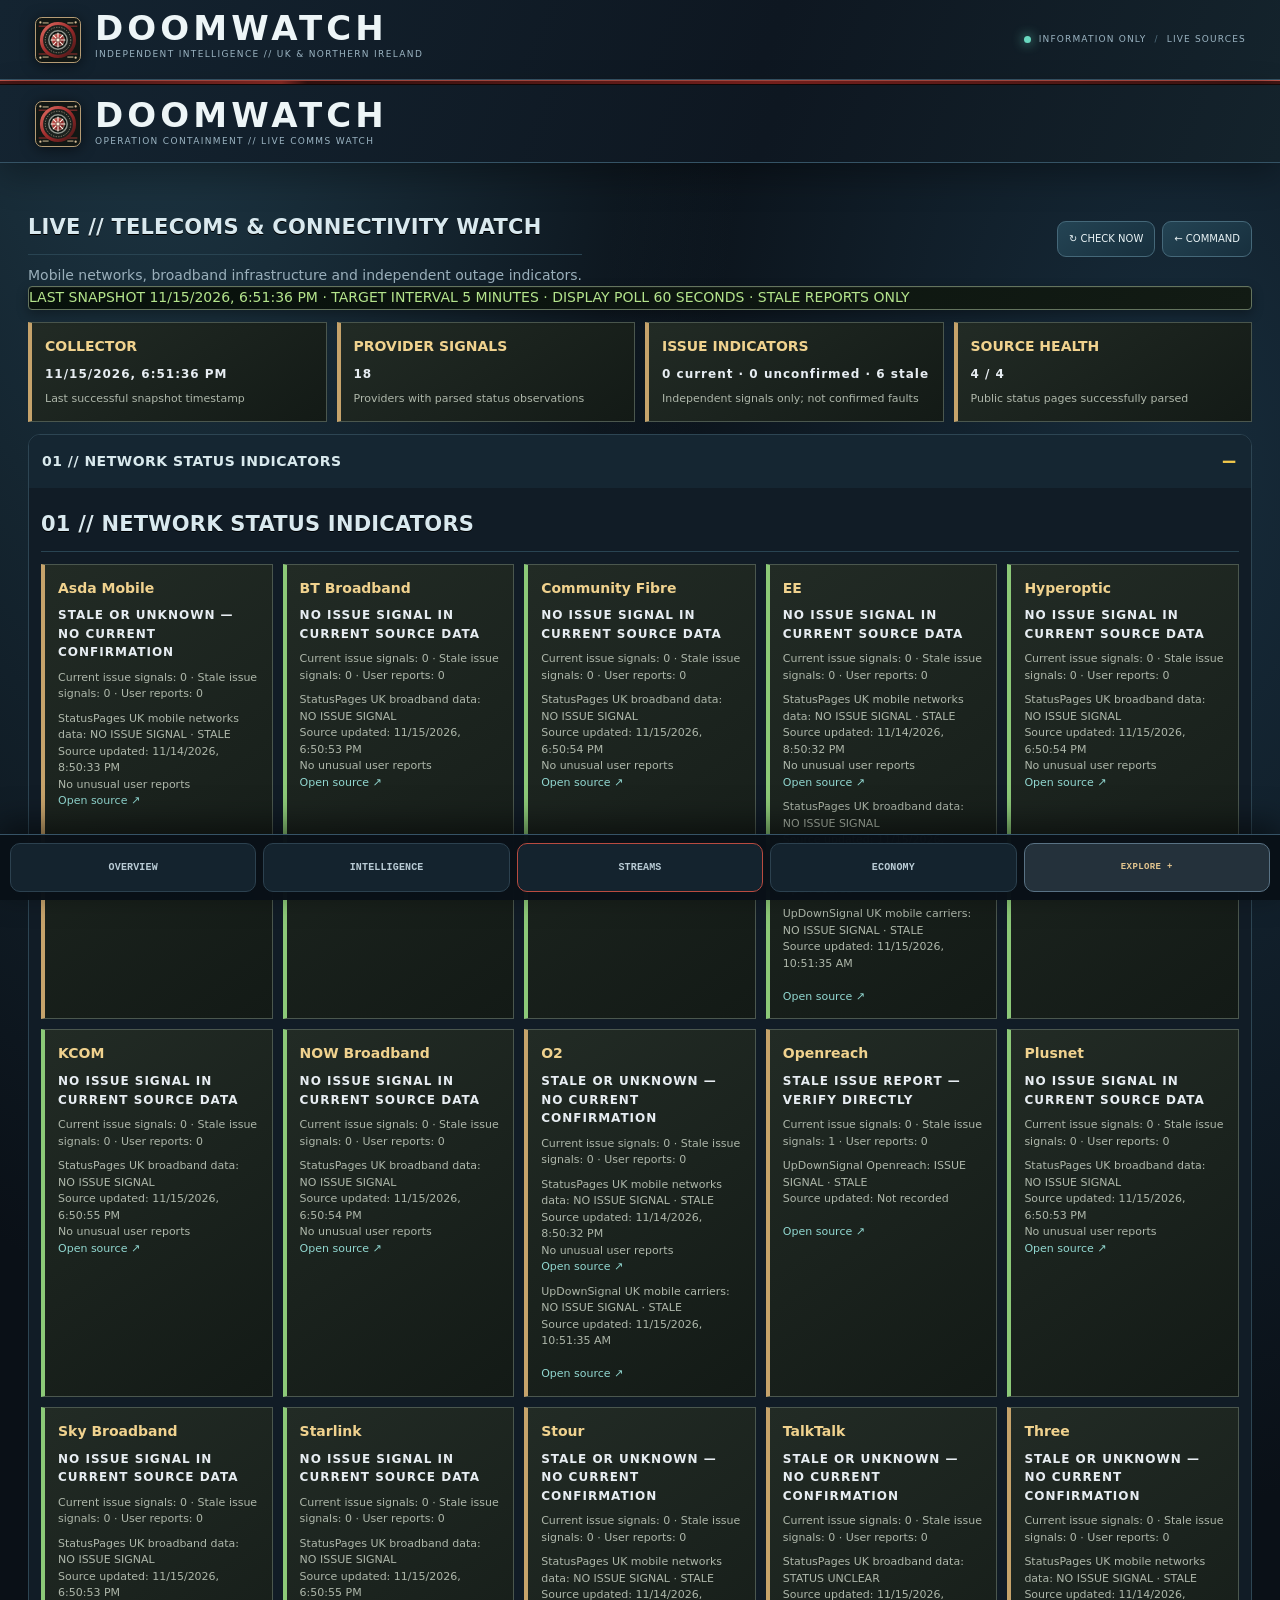
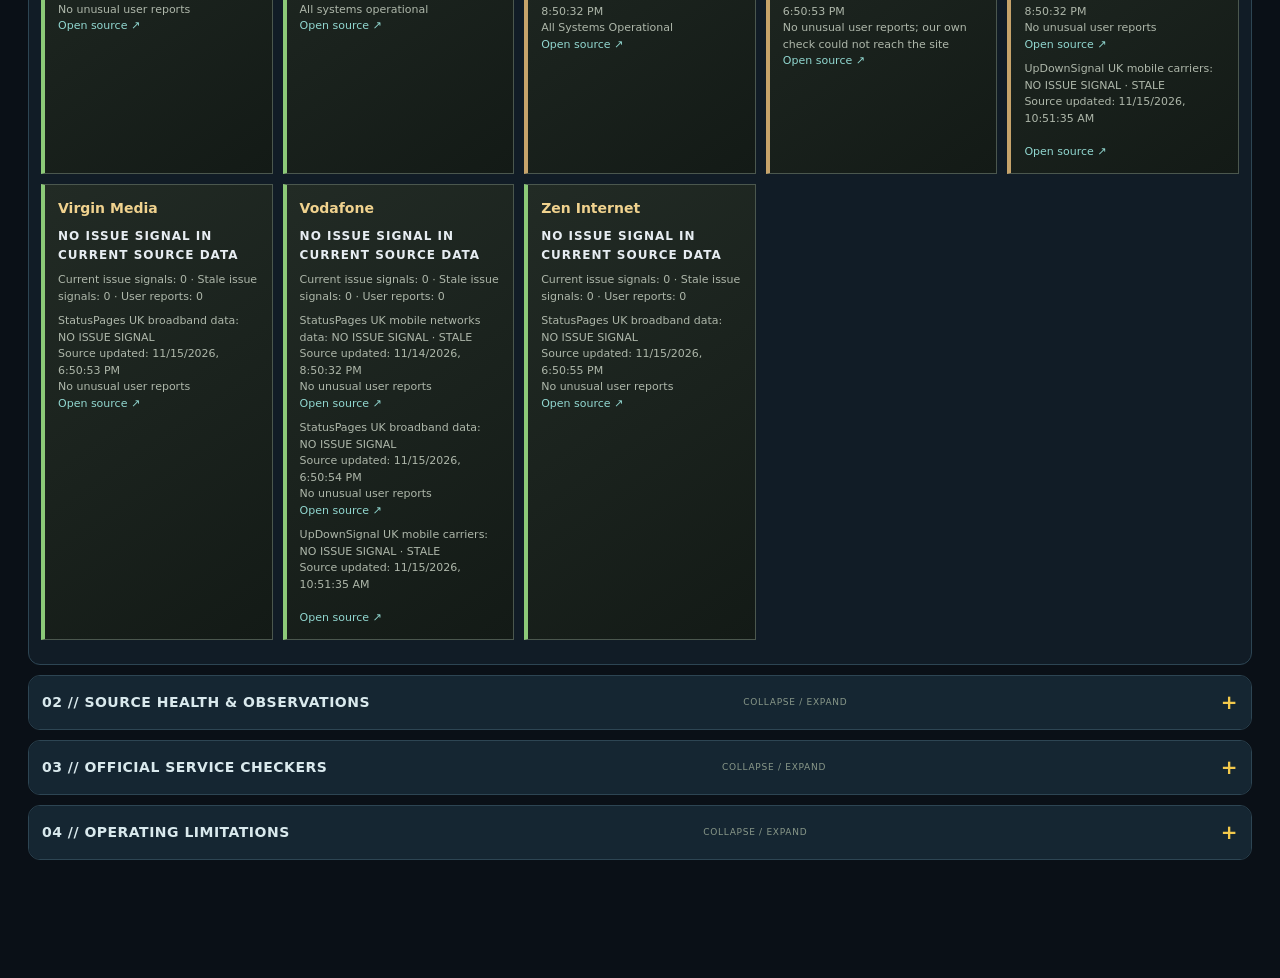
==== commit 885bb5ce: "Remove persistent saved-watchlist module from page" ====
--- a/communications.html
+++ b/communications.html
@@ -102,6 +102,5 @@
 setInterval(load,60000);
 </script>
 <script src="./doomwatch-ui.js"></script>
-<script src="./doomwatch-watch.js"></script>
 </body>
 </html>
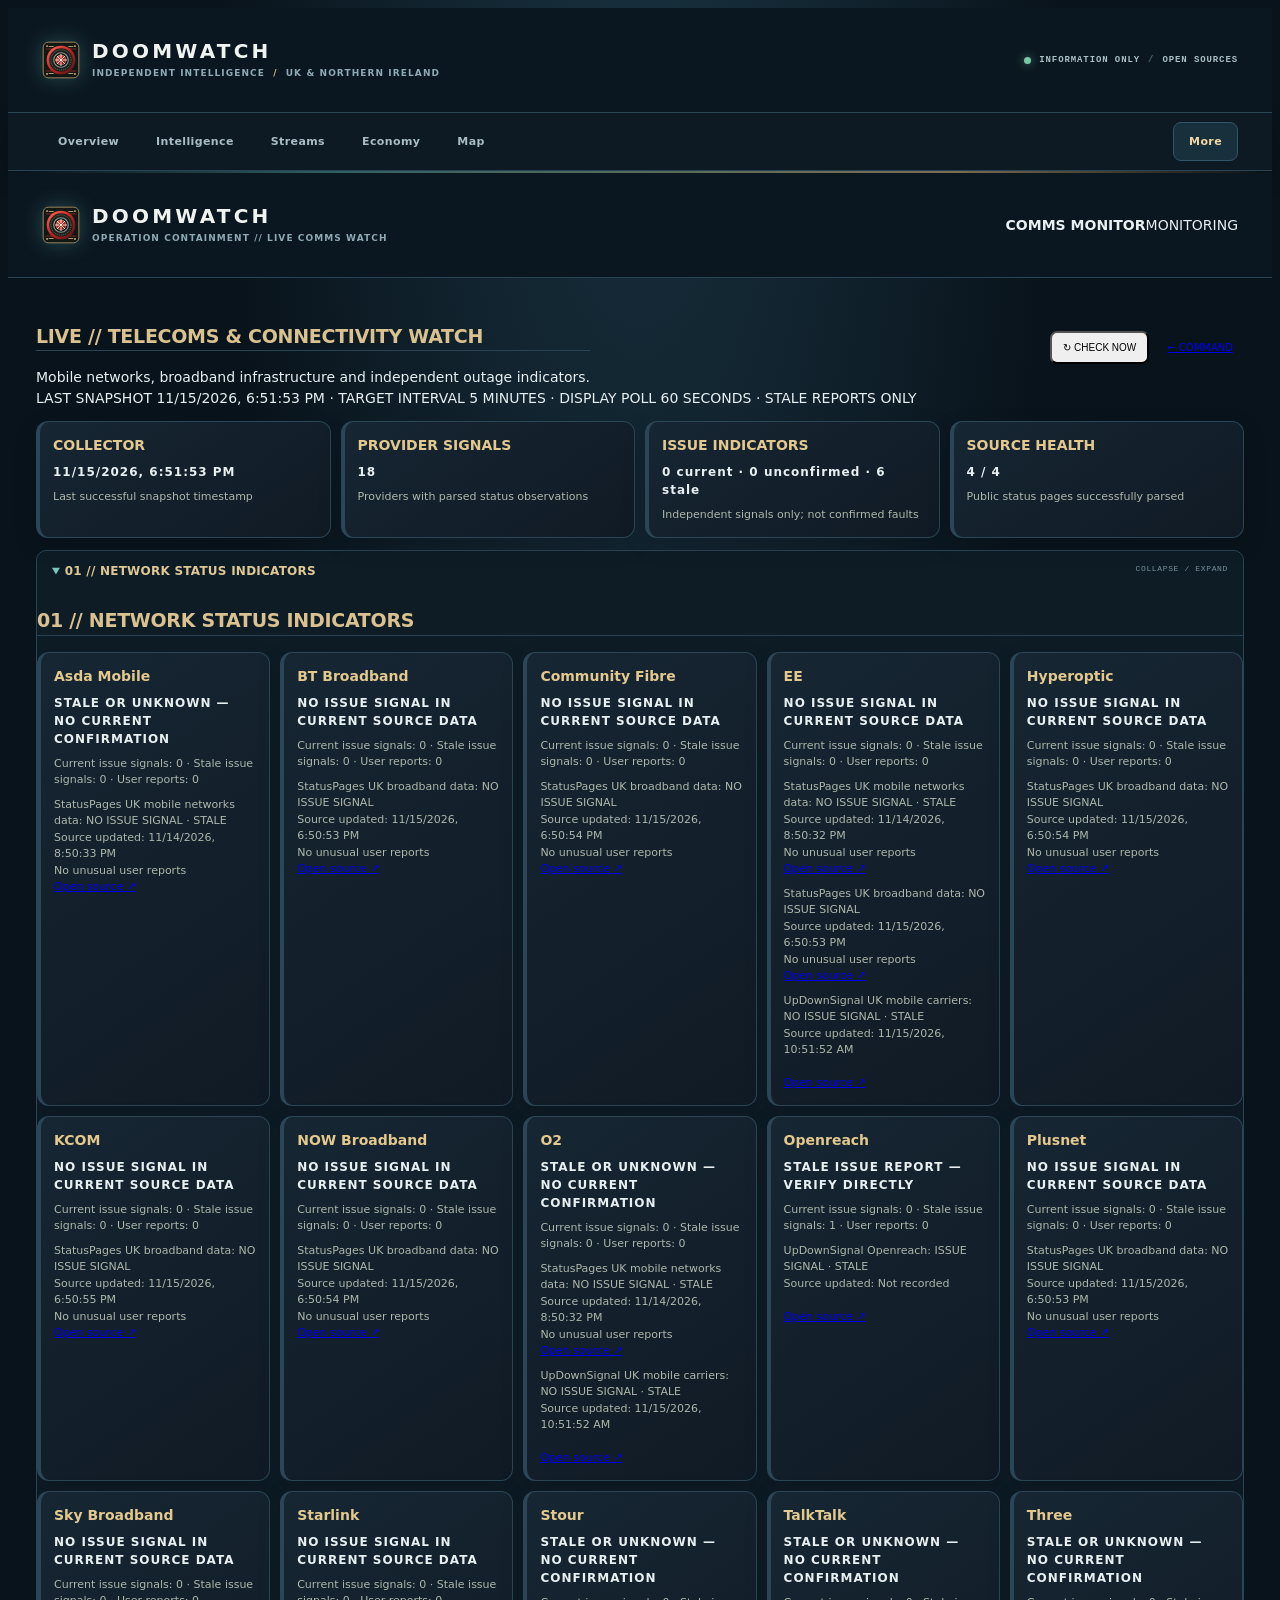
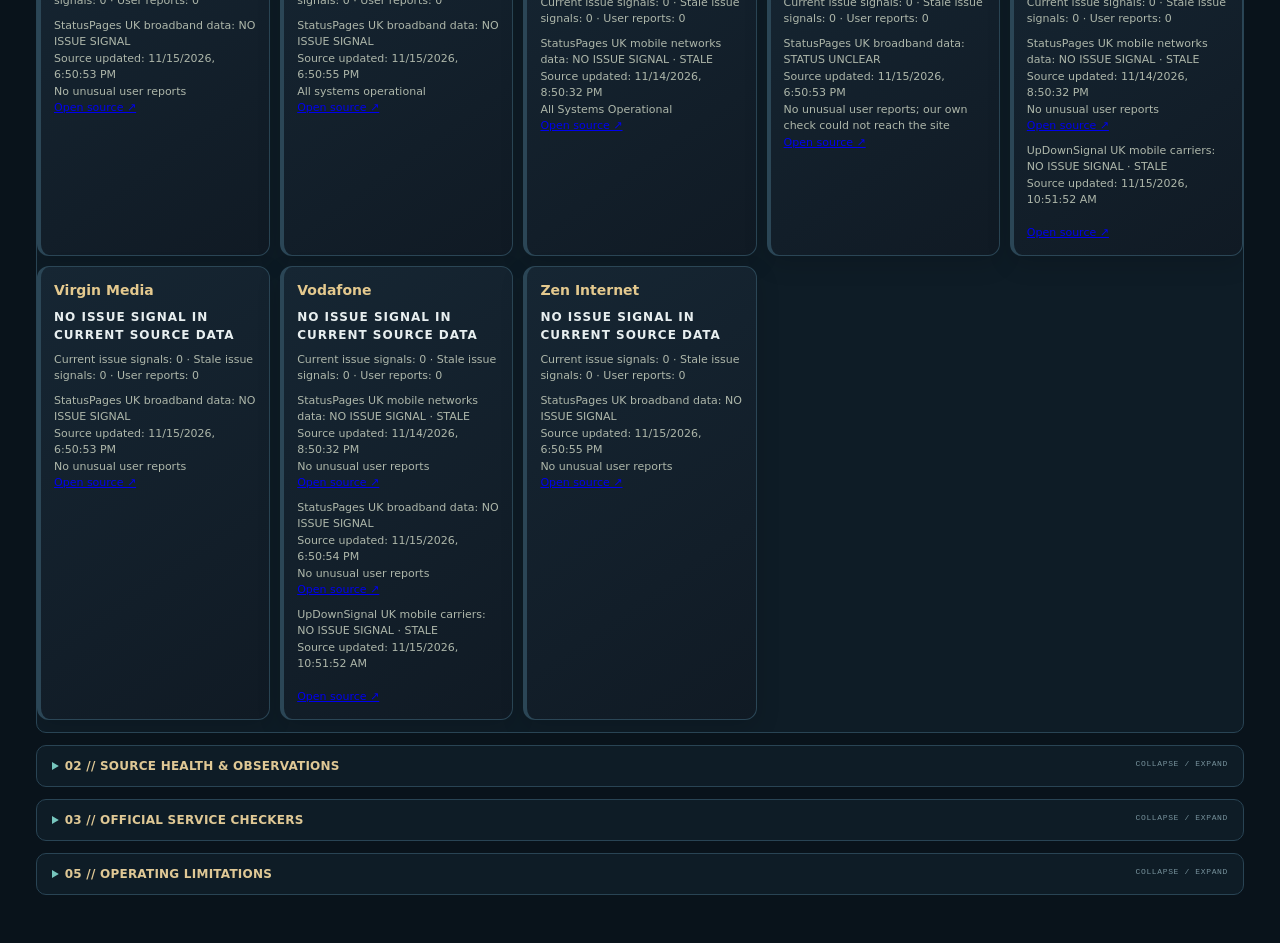
==== commit ac890849: "Add Downdetector community outage intelligence links" ====
--- a/communications.html
+++ b/communications.html
@@ -25,6 +25,13 @@
 .comms-table{width:100%;border-collapse:collapse;font-size:11px}
 .comms-table th,.comms-table td{text-align:left;padding:8px;border-bottom:1px solid #3d493f;vertical-align:top}
 @media(max-width:600px){.comms-table{display:block;overflow-x:auto;white-space:normal}}
+
+.dd-panel{margin:14px 0;padding:15px;border:1px solid #526b5a;background:linear-gradient(145deg,#1d2a22,#121a15)}
+.dd-intro{max-width:900px;color:#b8c5b5;font-size:12px;line-height:1.6}
+.dd-grid{display:grid;grid-template-columns:repeat(auto-fit,minmax(min(100%,190px),1fr));gap:9px;margin:12px 0}
+.dd-card{display:flex;flex-direction:column;gap:7px;min-height:112px;padding:12px;border:1px solid #465847;border-left:3px solid #d3b46d;background:#141d17;text-decoration:none!important}
+.dd-card strong{color:#f0d28e;font-size:13px}.dd-card span{color:#aebbaa;font-size:10px;line-height:1.5}.dd-card b{margin-top:auto;color:#b9dc9a;font-size:9px;letter-spacing:.08em}
+.dd-note{padding:11px;border-left:3px solid #d3b46d;background:#282316;color:#d8c99f;font-size:10px;line-height:1.6}
 </style>
 </head>
 <body>
@@ -50,7 +57,20 @@
  <div id="source-list"><div class="panel muted">Waiting for source diagnostics.</div></div>
  <h2>03 // OFFICIAL SERVICE CHECKERS</h2>
  <div id="official-list" class="comms-grid"></div>
- <h2>04 // OPERATING LIMITATIONS</h2>
+
+ <section class="dd-panel" aria-labelledby="dd-title">
+  <h2 id="dd-title">04 // COMMUNITY OUTAGE SIGNALS — DOWNDETECTOR</h2>
+  <p class="dd-intro">Independent user-report signal. Open a provider page to see its current report trend, reported problem types, comments and geographic report map where available. Prioritise Northern Ireland-relevant comments and locations, but treat individual reports as unverified leads.</p>
+  <div class="dd-grid">
+   <a class="dd-card" href="https://downdetector.co.uk/status/bt-british-telecom/" target="_blank" rel="noopener noreferrer"><strong>BT</strong><span>Broadband, landline and email reports</span><b>OPEN LIVE REPORTS ↗</b></a>
+   <a class="dd-card" href="https://downdetector.co.uk/status/virgin-media/" target="_blank" rel="noopener noreferrer"><strong>Virgin Media</strong><span>Broadband, Wi-Fi, TV and mobile reports</span><b>OPEN LIVE REPORTS ↗</b></a>
+   <a class="dd-card" href="https://downdetector.co.uk/status/vodafone/" target="_blank" rel="noopener noreferrer"><strong>Vodafone</strong><span>Mobile, broadband and account-service reports</span><b>OPEN LIVE REPORTS ↗</b></a>
+   <a class="dd-card" href="https://downdetector.co.uk/status/Teams/" target="_blank" rel="noopener noreferrer"><strong>Microsoft Teams</strong><span>Collaboration, sign-in and app reports</span><b>OPEN LIVE REPORTS ↗</b></a>
+   <a class="dd-card" href="https://downdetector.co.uk/" target="_blank" rel="noopener noreferrer"><strong>UK service directory</strong><span>Sky, EE, Three, TalkTalk, Microsoft 365, Google, banks and other tracked services</span><b>OPEN ALL SERVICES ↗</b></a>
+  </div>
+  <div class="dd-note"><strong>INTEGRATION STATUS: LIVE SOURCE LINKS — API NOT CONNECTED.</strong> DoomWatch does not currently ingest Downdetector report volumes, incident states or location data. The official API is a commercial service requiring credentials. No website scraping or unofficial endpoint is used. Downdetector signals are not official operator confirmation and must not independently promote a DoomWatch RAG rating to RED.</div>
+ </section>
+ <h2>05 // OPERATING LIMITATIONS</h2>
  <div class="comms-warning"><strong>READ THIS CORRECTLY:</strong> An issue indicator is an independent traffic or community-report signal, not proof of an outage. “No issue signal” does not prove a service is available. Public sources do not currently provide dependable postcode-level live confirmation for Ballyclare. Check the relevant operator directly before making decisions.</div>
  <p class="comms-meta">Collector target: every 5 minutes. This page refreshes its display every 60 seconds. GitHub Actions scheduling is best-effort and can be delayed or skipped.</p>
  <ul id="limitations" class="comms-meta"></ul>
--- a/doomwatch.css
+++ b/doomwatch.css
@@ -1,314 +1,154 @@
-@import url('https://fonts.googleapis.com/css2?family=Bowlby+One+SC&display=swap');
-:root{--dw-bg:#0b0d0c;--dw-panel:#191e1b;--dw-metal:#39413d;--dw-brass:#c6a36b;--dw-red:#e12c2c;--dw-yellow:#f2c84b;--dw-green:#a8d58b;--dw-text:#ece9dc;--dw-muted:#a0a69c}
-*{box-sizing:border-box}html{scroll-behavior:smooth;scroll-padding-top:118px}
-body{margin:0!important;min-height:100vh;overflow-x:hidden;color:var(--dw-text)!important;background:radial-gradient(ellipse at 18% 0%,rgba(83,100,78,.19),transparent 38%),repeating-linear-gradient(0deg,rgba(255,255,255,.018) 0 1px,transparent 1px 4px),linear-gradient(135deg,#090b0a,#151a16 55%,#090b0a)!important;font:14px/1.55 Consolas,monospace!important}
-body:before{content:"";position:fixed;inset:0;pointer-events:none;opacity:.12;z-index:-1;background:repeating-linear-gradient(90deg,transparent 0 47px,rgba(188,174,139,.12) 48px,transparent 49px 96px)}
-a{color:#b9dc9a!important;text-decoration:none}a:hover{color:#fff!important;text-decoration:underline}
-button,input,textarea,select{font:inherit}button,.action-button{border:1px solid var(--dw-brass)!important;border-radius:3px!important;background:linear-gradient(#49534b,#252d28)!important;color:#f4eddb!important;box-shadow:inset 0 1px rgba(255,255,255,.16),0 2px 0 #090b09!important;cursor:pointer;transition:filter .15s,transform .15s}
-button:hover,.action-button:hover{filter:brightness(1.2);transform:translateY(-1px)}button:focus-visible,a:focus-visible,input:focus-visible,select:focus-visible,textarea:focus-visible{outline:2px solid var(--dw-yellow);outline-offset:3px}
-input,textarea,select{background:#0d120f!important;color:var(--dw-text)!important;border:1px solid #657064!important;border-radius:3px!important;max-width:100%}input::placeholder,textarea::placeholder{color:#7f897f}
-.dw-masthead{position:relative;isolation:isolate;display:flex;align-items:center;justify-content:space-between;gap:18px;padding:12px clamp(12px,3vw,34px);min-height:96px;overflow:hidden;background:linear-gradient(105deg,#242b26 0%,#111714 52%,#1d2420 100%);border-bottom:3px solid var(--dw-brass);box-shadow:0 5px 18px #0009,inset 0 1px #ffffff22}
-.dw-masthead:before{content:"";position:absolute;z-index:-1;left:0;right:0;bottom:7px;height:4px;background:linear-gradient(90deg,#8f2724 0 13%,transparent 13% 19%,#8f2724 19% 34%,transparent 34% 48%,#8f2724 48% 71%,transparent 71%);opacity:.85}
-.dw-brand{display:flex;align-items:center;gap:13px;min-width:0}.dw-emblem{width:68px;height:68px;flex:0 0 68px;filter:drop-shadow(0 3px 5px #000)}
-.dw-wordmark{color:#f2eee0;font-family:"Bowlby One SC",Impact,Haettenschweiler,"Arial Narrow Bold",sans-serif;font-size:clamp(27px,5.8vw,48px);font-weight:900;letter-spacing:-1.5px;line-height:.98;-webkit-text-stroke:1px #171b18;text-shadow:2px 2px 0 #a72b25,4px 4px 0 #4c1715,0 0 14px #e12c2c55;white-space:nowrap}
-.dw-tagline{margin-top:7px;color:#d5bd8a;font-size:10px;letter-spacing:2px;text-transform:uppercase}.dw-hardware{display:flex;align-items:center;gap:12px;flex:0 0 auto}
-.dw-statusbox{min-width:150px;padding:8px 11px;background:#090e0b;border:1px solid #647066;box-shadow:inset 0 0 12px #000,0 1px #ffffff18;color:#a8d58b;font-size:10px;letter-spacing:1px;text-align:center}.dw-statusbox strong{display:block;color:var(--dw-yellow);font-size:11px;margin-bottom:3px}
-.dw-lamps{display:flex;gap:7px;justify-content:center;margin-top:6px}.dw-lamp{width:9px;height:9px;border-radius:50%;background:#566057;border:1px solid #111;box-shadow:0 0 0 2px #303831}.dw-lamp.red{background:#ef3b31;box-shadow:0 0 7px #ef3b31}.dw-lamp.amber{background:#f1c44b;box-shadow:0 0 7px #f1c44b}.dw-lamp.green{background:#8bd46c;box-shadow:0 0 7px #8bd46c}
-.dw-valves{display:flex;gap:8px;align-items:center}.dw-valve{width:35px;height:35px;border-radius:50%;position:relative;border:3px solid #9c9e91;background:radial-gradient(circle at 35% 30%,#c7c8b8,#565e59 42%,#171d19 72%);box-shadow:0 2px 4px #000,inset 0 0 0 2px #252b27}.dw-valve:before,.dw-valve:after{content:"";position:absolute;background:#202723;left:50%;top:50%;transform:translate(-50%,-50%)}.dw-valve:before{width:25px;height:3px}.dw-valve:after{width:3px;height:25px}.dw-valve.red{border-color:#d04a40}
-.dw-statusline{display:flex;align-items:center;gap:10px;flex-wrap:wrap;margin-top:5px;color:var(--dw-muted);font-size:10px}.dw-statusline>*{padding:2px 0}
-.dw-global-nav{position:sticky;top:0;z-index:1000;display:flex;gap:7px;align-items:center;overflow-x:auto;padding:9px clamp(9px,2vw,22px);background:rgba(9,13,11,.97);backdrop-filter:blur(8px);border-bottom:1px solid #806b49;box-shadow:0 4px 12px #0009;scrollbar-width:thin}
-.dw-global-nav a{flex:0 0 auto;display:inline-flex;align-items:center;justify-content:center;min-height:37px;padding:8px 14px;border:1px solid #48524b!important;border-radius:3px;color:#d8d2c2!important;background:linear-gradient(#303a33,#1a211c);font-size:11px;font-weight:800;letter-spacing:1.2px;text-decoration:none}
-.dw-global-nav a[aria-current="page"]{border-color:var(--dw-red)!important;color:#fff!important;background:linear-gradient(#8e2925,#4b1918);box-shadow:inset 0 1px #ffffff2c,0 0 10px #a22a2633}
-.dw-local-nav{position:sticky;top:55px;z-index:900;display:flex;gap:6px;overflow-x:auto;padding:8px clamp(8px,2vw,20px)!important;margin:0!important;background:rgba(25,31,27,.96)!important;border-bottom:1px solid #4c554d!important;scrollbar-width:thin}
-.dw-local-nav a,.dw-local-nav button{flex:0 0 auto;min-height:35px;padding:8px 11px!important;border-radius:2px!important;color:#d9c69e!important;font-size:10px!important;letter-spacing:1px!important;text-decoration:none!important}
-.dw-local-nav button.active,.dw-local-nav button[aria-pressed="true"]{background:linear-gradient(#a12e28,#5e1c1a)!important;border-color:#e45b4e!important;color:#fff!important}
-body>header:not(.dw-masthead){display:none!important}main{width:min(1500px,100%)!important;margin:0 auto!important;padding:clamp(10px,2.2vw,25px)!important}main>section,main>.page{scroll-margin-top:118px}
-h1,h2,h3{font-family:Consolas,monospace!important}h2{color:#f0c85b!important;font-size:clamp(15px,2vw,19px)!important;letter-spacing:1.6px!important;padding:0 0 10px!important;margin:24px 0 13px!important;border-bottom:1px solid #766440!important;text-shadow:0 1px #000}h3{color:#d5b77e!important;font-size:13px!important;letter-spacing:1px!important}
-.panel,.card,.section-card,.intel-card,.terminal,.status{position:relative;background:linear-gradient(145deg,rgba(36,44,39,.97),rgba(19,25,21,.98))!important;border:1px solid #4b574e!important;border-radius:4px!important;box-shadow:inset 0 1px #ffffff0c,0 4px 12px #0005!important}
-.panel:after,.card:after{content:"";position:absolute;top:5px;right:6px;width:5px;height:5px;border-radius:50%;background:radial-gradient(circle at 35% 30%,#d9d4c3,#4d554f 70%);box-shadow:0 1px 2px #000}
-.panel-title,.name{color:#d8b976!important}.terminal{border-color:#64745e!important;background:linear-gradient(135deg,#07100b,#121b14)!important;color:#b4e48c!important}.warning{border-left:4px solid var(--dw-red)!important;background:#301a18!important}.intel-window{border-color:#6e775f!important;background:#0c120e!important}
-.intel-card{border-left:4px solid #77856b!important}.intel-card.high{border-left-color:#e34539!important}.intel-card.medium{border-left-color:#e7bb49!important}.intel-card.low{border-left-color:#8cc978!important}
-.big-status,.metric,.index-stat{color:#b8df91!important}.meta,.small,.muted{color:#a6ada1!important}.tag{border-color:#756343!important;color:#e0c48d!important;background:#171e19}
-table{max-width:100%;font-size:12px!important}th{color:#e2c37f!important;background:#202923!important}td,th{border-bottom:1px solid #414b43!important}.scroll,.tablewrap{max-width:100%;overflow:auto!important;-webkit-overflow-scrolling:touch}.chart-wrap{min-width:0;max-width:100%}canvas{max-width:100%}
-footer{border-top:1px solid #756343!important;background:#0b100d;color:#9da497!important;padding:23px 12px!important;font-size:10px!important;letter-spacing:1.3px!important}
-.dw-wire{height:5px;background:linear-gradient(90deg,#531b1a,#b13730 22%,#451715 24%,#a42d28 60%,#4a1917);border-top:1px solid #dc6257;border-bottom:1px solid #160b0a;box-shadow:0 2px 4px #000}
-.dw-top{position:fixed;right:14px;bottom:14px;z-index:1200;width:46px;height:46px;border-radius:50%!important;border:2px solid var(--dw-brass)!important;background:linear-gradient(#9b2c27,#4e1817)!important;color:#fff!important;font-size:11px;font-weight:900;box-shadow:0 3px 12px #000b!important}
-@media(max-width:700px){.dw-masthead{min-height:78px;padding:9px 11px;gap:8px}.dw-emblem{width:51px;height:51px;flex-basis:51px}.dw-wordmark{font-size:clamp(23px,7vw,34px);letter-spacing:-1px}.dw-tagline{font-size:8px;letter-spacing:1px}.dw-hardware{gap:6px}.dw-statusbox{min-width:86px;padding:6px;font-size:8px}.dw-statusbox strong{font-size:9px}.dw-valves{gap:4px}.dw-valve{width:23px;height:23px;border-width:2px}.dw-valve:before{width:17px;height:2px}.dw-valve:after{height:17px;width:2px}.dw-global-nav{padding:7px;gap:5px}.dw-global-nav a{padding:7px 10px;min-height:35px;font-size:10px}.dw-local-nav{top:49px;padding:7px!important}main{padding:10px!important}.intel-window{height:58vh!important;max-height:620px}.grid{grid-template-columns:repeat(auto-fit,minmax(min(100%,210px),1fr))}}
-@media(max-width:420px){.dw-hardware .dw-valves{display:none}.dw-statusbox{min-width:75px}.dw-wordmark{font-size:23px}.dw-tagline{max-width:190px;line-height:1.3}}
-@media(prefers-reduced-motion:reduce){html{scroll-behavior:auto}*,*:before,*:after{transition:none!important}}
-/* Shared layout primitives for the aggregate household page and all dashboards. */
-.grid{display:grid;grid-template-columns:repeat(auto-fit,minmax(min(100%,235px),1fr));gap:12px}
-.grid>.card,.grid>.panel,.grid>section{min-width:0}
-.card,.panel{padding:14px;min-width:0}
-.metric{font-size:clamp(22px,3vw,32px);font-weight:800;line-height:1.2;margin:9px 0;overflow-wrap:anywhere;color:#b8df91}
-.index-note{margin:12px 0;padding:12px 14px;border-left:4px solid var(--dw-brass);background:#20251f;color:#c4c4b6;font-size:12px;line-height:1.6}
-section{min-width:0}
-.chart-wrap{overflow:hidden}
-canvas{display:block;width:100%;max-width:100%;margin-top:8px}
-.status{padding:11px 13px;margin:12px 0;color:#b8df91;font-size:11px;letter-spacing:.5px;overflow-wrap:anywhere}
-.scroll{overflow-x:auto;-webkit-overflow-scrolling:touch}
+undefined
+/* INFORMATION STREAM CARDS */
+.dw-overview-hero{position:relative;overflow:hidden;margin:12px 0 16px;padding:clamp(18px,3vw,30px);border:1px solid #355768;border-radius:18px;background:radial-gradient(circle at 90% 10%,#275264 0,transparent 42%),linear-gradient(125deg,#172b38,#101a24 70%);box-shadow:0 15px 40px #0004}
+.dw-overview-hero:after{content:"";position:absolute;right:-55px;bottom:-100px;width:260px;height:260px;border:1px solid #6bb6b255;border-radius:50%;box-shadow:0 0 0 25px #6bb6b20b,0 0 0 55px #6bb6b208;pointer-events:none}
+.dw-overview-kicker{color:#82c9c4;font-size:9px;font-weight:750;letter-spacing:.17em}
+.dw-overview-kicker span{color:#e0bd83;padding:0 5px}
+.dw-overview-hero h1{margin:9px 0 7px;color:#f0f5f5;font-size:clamp(25px,5vw,42px);font-weight:800;letter-spacing:-.035em!important;line-height:1.08}
+.dw-overview-hero p{max-width:780px;margin:0;color:#b6c9d2;font-size:13px;line-height:1.6}
+.dw-overview-tags{display:flex;flex-wrap:wrap;gap:7px;margin-top:16px}
+.dw-overview-tags span{padding:6px 8px;border:1px solid #456879;border-radius:99px;background:#132631;color:#b6d8dc;font-size:8px;font-weight:700;letter-spacing:.07em}
+.obs-record,.feed-item,.brief-card,.op-panel,.op-kpi,.op-event,.map-box,.map-item,.comms-card,.comms-source,.mc-card,.card,.signal-stat,.obs-stat,.map-kpi,.cluster,.cluster-source{background:linear-gradient(145deg,#162633,#101a24)!important;border-color:#2b4656!important;border-radius:12px!important;box-shadow:0 8px 24px #0002!important}
+.obs-record h3,.feed-item strong,.brief-card h3,.op-panel h2,.op-kpi strong,.op-event h3,.map-box h3,.map-item strong,.comms-card strong,.comms-source strong,.mc-card h2{color:#e4c98e!important}
+.obs-tag,.pill,.tag,.trend{border-color:#456879!important;color:#a9d7d2!important;background:#152a35!important;border-radius:6px!important}
+.warning,.disclaimer,.obs-note,.comms-warning{background:#28251f!important;border-color:#d4ad6b!important;color:#e3d4b7!important;border-radius:0 10px 10px 0!important}
+@media(max-width:600px){.dw-overview-hero{padding:17px;border-radius:14px}.dw-overview-hero p{font-size:12px}.dw-overview-tags span{font-size:7px}}
 
-.dw-switches{display:flex;gap:7px;align-items:center;padding:5px 7px;border:1px solid #59645b;background:#101612;box-shadow:inset 0 0 7px #000}
-.dw-switch{position:relative;display:block;width:18px;height:30px;border:1px solid #899184;border-radius:3px;background:linear-gradient(90deg,#313a34,#141a16);box-shadow:inset 0 1px #ffffff24}
-.dw-switch:before{content:"";position:absolute;left:6px;top:3px;width:5px;height:14px;border-radius:4px;background:linear-gradient(90deg,#ddd5bd,#6d746d);transform:rotate(-24deg);transform-origin:bottom center;box-shadow:1px 1px 2px #000}
-.dw-switch.on:before{top:9px;transform:rotate(24deg);background:linear-gradient(90deg,#e45b4e,#7d1d1a)}
-@media(max-width:700px){.dw-switches{gap:4px;padding:3px}.dw-switch{width:14px;height:24px}.dw-switch:before{left:4px;height:11px;width:4px}}
-@media(max-width:420px){.dw-switches{display:none}}
-
-/* DOOMWATCH 2026 navigation and readability pass */
-.dw-global-nav{min-height:56px;scrollbar-width:thin}
-.dw-global-nav a{min-width:clamp(82px,12vw,132px);font-size:11px!important;white-space:nowrap}
-.dw-global-nav a[href$="feed.html"],.dw-global-nav a[href$="map.html"]{border-color:#b94b40!important}
-.dw-local-nav{top:56px!important}
-body{line-height:1.55!important}
-main{max-width:1180px!important}
-h2{margin-top:20px!important;margin-bottom:10px!important}
-.panel,.section-card,.intel-card{overflow-wrap:anywhere}
-.section-card>summary{cursor:pointer;list-style:none;padding:12px 38px 12px 12px;position:relative;font-weight:800;color:#e5c98e}
-.section-card>summary::-webkit-details-marker{display:none}
-.section-card>summary:after{content:"+";position:absolute;right:13px;top:8px;color:#f2c84b;font-size:20px}
-.section-card[open]>summary:after{content:"−"}
-.section-body{padding:0 12px 12px}
-.intel-card{padding:11px!important;margin:8px 0!important}
-.intel-card p{margin:7px 0!important;line-height:1.45!important}
-.meta{font-size:11px!important;line-height:1.45!important}
-#intel-feed{display:grid;grid-template-columns:repeat(auto-fit,minmax(min(100%,310px),1fr));gap:8px;max-height:none!important;height:auto!important;overflow:visible!important}
-#intel-feed .intel-card{margin:0!important;min-width:0}
-#priority-alerts{display:grid;grid-template-columns:repeat(auto-fit,minmax(min(100%,300px),1fr));gap:8px}
-#daily-brief>details{margin:8px 0}
-#sector-list{display:grid;grid-template-columns:repeat(auto-fit,minmax(min(100%,340px),1fr));gap:9px}
-#sector-list>.section-card{margin:0!important;align-self:start}
-.sector-count{float:right;color:#a8d58b;font-size:11px;font-weight:700}
-.prep-progress{height:10px;background:#080c09;border:1px solid #596653;border-radius:2px;overflow:hidden;margin:8px 0}
-.prep-progress>span{display:block;height:100%;background:linear-gradient(90deg,#7ca66c,#e3c16b);width:0;transition:width .2s}
-.prep-group{padding:10px;margin:8px 0;border:1px solid #414b43;background:#121914}
-.prep-group h3{margin:0 0 8px}
-.checkline{display:flex;gap:9px;align-items:flex-start;padding:7px 2px;border-bottom:1px solid #303a32;line-height:1.4}
-.checkline input{flex:0 0 auto;margin-top:3px}
-#checklist{padding:10px}
-#watch-desk{margin-bottom:12px}
-@media(max-width:700px){
- .dw-global-nav{position:sticky;top:0;padding:7px 6px;gap:5px}
- .dw-global-nav a{min-width:83px;padding:8px 9px!important;font-size:10px!important}
- .dw-local-nav{top:52px!important}
- #intel-feed{grid-template-columns:1fr}
- #sector-list{grid-template-columns:1fr}
- main{padding:10px!important}
-}
-@media(max-width:380px){.dw-global-nav a{min-width:76px;padding:7px!important;font-size:9px!important}}
-
-/* Compact operational reading hierarchy */
-.section-card>summary{display:flex;align-items:flex-start;gap:8px;flex-wrap:wrap}
-.sector-count{margin-left:auto;text-align:right;max-width:48%;font-size:10px;line-height:1.35}
-#intel-feed .intel-card summary,#priority-alerts .intel-card summary{cursor:pointer;color:#f0d28e;font-weight:800;line-height:1.4}
-#intel-feed .intel-card summary:after,#priority-alerts .intel-card summary:after{content:"OPEN +";display:block;color:#a8d58b;font-size:10px;margin-top:5px}
-#intel-feed .intel-card[open] summary:after,#priority-alerts .intel-card[open] summary:after{content:"CLOSE −"}
-
-/* Navigation hardening: always-visible, tappable page links on mobile and desktop. */
-.dw-global-nav{position:relative!important;z-index:10000!important;display:flex!important;visibility:visible!important;opacity:1!important;pointer-events:auto!important;min-height:56px!important;overflow-x:auto!important;touch-action:pan-x!important}
-.dw-global-nav a{position:relative!important;z-index:10001!important;display:inline-flex!important;visibility:visible!important;opacity:1!important;pointer-events:auto!important;flex:0 0 auto!important;min-width:82px!important;min-height:42px!important;align-items:center!important;justify-content:center!important}
-.dw-masthead{position:relative!important;z-index:10002!important}
-.dw-local-nav{position:relative!important;top:auto!important;z-index:999!important}
-.dw-wire{pointer-events:none!important}
+/* DOOMWATCH 2.0 — unified information interface */
+:root{--dw-bg:#09131b;--dw-panel:#101f2a;--dw-panel2:#162936;--dw-line:#294454;--dw-text:#e8eff0;--dw-muted:#9db0b9;--dw-teal:#73c8c0;--dw-gold:#d8bd83}
+body{background:radial-gradient(ellipse at 50% -18%,#1a3544 0,transparent 48%),#09131b!important;color:var(--dw-text)!important;font-family:Inter,ui-sans-serif,system-ui,-apple-system,"Segoe UI",sans-serif!important;font-size:14px!important;line-height:1.5}
+.dw-masthead{position:relative;z-index:50;display:flex!important;align-items:center;justify-content:space-between;gap:14px;padding:14px clamp(14px,3vw,34px)!important;background:#0b1720!important;border:0!important;border-bottom:1px solid #294454!important;min-height:76px}
+.dw-brand{display:flex;align-items:center;gap:12px;text-decoration:none!important;color:inherit!important}
+.dw-emblem{width:38px;height:38px;object-fit:contain;filter:drop-shadow(0 0 10px #5ab8b155)}
+.dw-wordmark{display:block;color:#f0f4f1;font-size:20px;font-weight:850;letter-spacing:.16em;line-height:1.15}
+.dw-tagline{display:block;margin-top:4px;color:#8eaab5;font-size:9px;font-weight:700;letter-spacing:.12em}
+.dw-tagline i{color:var(--dw-gold);font-style:normal;padding:0 4px}
+.dw-statusline{display:flex;gap:12px;flex-wrap:wrap;margin-top:5px;color:#8ca3ad;font:9px/1.4 ui-monospace,monospace}
+.dw-statusline:empty{display:none}
+.dw-statusline span{white-space:nowrap}
+.dw-mast-note{display:flex;align-items:center;gap:8px;color:#a9c0c4;font:700 9px ui-monospace,monospace;letter-spacing:.1em}
+.dw-mast-note i{color:#526c78;font-style:normal}
+.dw-live-dot{display:inline-block;width:7px;height:7px;border-radius:50%;background:#77c9a4;box-shadow:0 0 10px #77c9a4aa}
+.dw-global-nav{position:sticky;top:0;z-index:45;display:flex!important;align-items:center;gap:5px;padding:8px clamp(10px,3vw,34px)!important;background:#0d1a24!important;border:0!important;border-bottom:1px solid #294454!important;box-shadow:0 8px 22px #0003;overflow:visible!important}
+.dw-global-nav a,.dw-nav-toggle{flex:0 0 auto;display:inline-flex;align-items:center;justify-content:center;min-height:39px;padding:0 15px!important;border:1px solid transparent!important;border-radius:8px!important;background:transparent!important;color:#a9bdc5!important;font:700 11px/1 ui-sans-serif,system-ui,sans-serif!important;letter-spacing:.035em;text-decoration:none!important}
+.dw-global-nav a:hover,.dw-global-nav a[aria-current=page],.dw-nav-toggle[aria-current=page]{background:#18303c!important;border-color:#315568!important;color:#f1d8a4!important}
+.dw-nav-toggle{margin-left:auto;border-color:#345262!important;cursor:pointer}
+.dw-wire{height:2px;background:linear-gradient(90deg,transparent,#4e9e9b 25%,#d5b779 75%,transparent);opacity:.65}
+.dw-route-extras{position:fixed;z-index:60;top:125px;right:clamp(10px,3vw,34px);display:none;width:min(390px,calc(100vw - 20px));padding:10px;background:#10212c;border:1px solid #365565;border-radius:12px;box-shadow:0 18px 55px #0009}
+.dw-route-extras.is-open{display:grid;grid-template-columns:1fr 1fr;gap:7px}
+.dw-route-extras a{display:flex;flex-direction:column;gap:4px;padding:11px;border:1px solid #294454;border-radius:8px;background:#142936;color:#e2eceb;text-decoration:none}
+.dw-route-extras a:hover,.dw-route-extras a[aria-current=page]{border-color:#78bcb5;background:#1b3742}
+.dw-route-extras strong{font-size:12px;color:#e7d2a6}.dw-route-extras span{font-size:10px;color:#9db2ba;line-height:1.4}
+.dw-skip-link{position:absolute;left:-9999px;top:5px;z-index:100}.dw-skip-link:focus{left:10px;padding:10px;background:#fff;color:#111}
+main{max-width:1480px!important;margin:0 auto!important;padding:clamp(12px,2.5vw,28px)!important}
+h1,h2,h3{font-family:Inter,ui-sans-serif,system-ui,sans-serif!important;letter-spacing:-.015em!important}
+h2{color:#d9c28f!important;font-size:clamp(15px,2vw,19px)!important;font-weight:750;border-bottom:1px solid #294454!important}
+h3{color:#d8c18f!important;font-weight:700}
+.panel,.section-card,.intel-card{background:linear-gradient(145deg,#142633,#0f1d27)!important;border:1px solid #294454!important;border-radius:11px!important}
+button,.action-button{border-radius:7px!important}
+input,textarea,select{border-radius:7px!important;background:#0b1821!important;border-color:#345263!important}
+footer{color:#78909b!important;border-color:#294454!important}
+.dw-command-centre{display:grid;grid-template-columns:minmax(0,1.05fr) minmax(300px,.95fr);gap:clamp(14px,2.5vw,28px);align-items:stretch;margin:0 0 24px;padding:clamp(18px,3vw,30px);border:1px solid #315163;border-radius:16px;background:radial-gradient(circle at 5% 0%,#1d3b49 0,transparent 50%),linear-gradient(125deg,#112532,#0d1923 78%);box-shadow:0 16px 45px #0003}
+.dw-command-copy{display:flex;flex-direction:column;justify-content:center;min-width:0}
+.dw-eyebrow,.dw-command-label{color:#83c8c1;font:750 9px ui-monospace,monospace;letter-spacing:.15em}
+.dw-eyebrow b{color:#d8bd83;padding:0 6px}
+.dw-command-copy h1{margin:13px 0 10px;color:#f0f4f2;font-size:clamp(27px,4.6vw,46px);font-weight:800;line-height:1.06;letter-spacing:-.045em!important}
+.dw-command-copy p{max-width:610px;margin:0;color:#b5c6cb;font-size:13px;line-height:1.7}
+.dw-command-links{display:flex;gap:9px;flex-wrap:wrap;margin-top:20px}
+.dw-command-links a{padding:10px 13px;border:1px solid #4b7580;border-radius:7px;background:#18323d;color:#e8d6ad;font-size:11px;font-weight:750;text-decoration:none}
+.dw-command-links a span{padding-left:9px;color:#7fc9c0}
+.dw-command-side{min-width:0;padding:12px;border:1px solid #2d4b59;border-radius:11px;background:#0b1821}
+.dw-command-label{display:flex;align-items:center;gap:8px;margin:0 0 9px}
+.dw-map-preview{position:relative;display:block;height:clamp(220px,28vw,310px);overflow:hidden;border:1px solid #365463;border-radius:8px;background:#101e27}
+.dw-map-preview iframe{display:block;width:100%;height:100%;border:0;pointer-events:none}
+.dw-map-open{position:absolute;right:9px;bottom:9px;padding:8px 10px;border:1px solid #547c80;border-radius:6px;background:#10232ddf;color:#e8d7af;font:750 9px ui-monospace,monospace;letter-spacing:.07em}
+.dw-command-foot{margin-top:9px;color:#7e9aa4;font:8px ui-monospace,monospace;letter-spacing:.1em}
+.dw-command-foot i{padding:0 5px;color:#d2b779;font-style:normal}
+.dw-fold{margin:12px 0;border:1px solid #294454!important;border-radius:10px!important;background:#0e1c26!important;overflow:hidden}
+.dw-fold>summary{padding:13px 15px!important;color:#dfc895!important;font:750 12px ui-sans-serif,system-ui,sans-serif!important;letter-spacing:.02em}
+.dw-fold>summary::marker{color:#77c6be}
+.dw-fold-hint{float:right;color:#77929c;font:8px ui-monospace,monospace;letter-spacing:.08em}
+.dw-fold>section,.dw-fold>.brief-card,.dw-fold>.case-panel{padding:12px!important}
+.dw-ready .page{scroll-margin-top:70px}
+.dw-map-embed{background:#0a151d!important}
+.dw-map-embed .dw-masthead,.dw-map-embed .dw-global-nav,.dw-map-embed .dw-wire,.dw-map-embed #dw-explore-panel,.dw-map-embed .dw-skip-link,.dw-map-embed>footer{display:none!important}
+.dw-map-embed main{padding:0!important;margin:0!important;max-width:none!important}
+.dw-map-embed .map-intro,.dw-map-embed #map-status,.dw-map-embed .map-kpis,.dw-map-embed .map-side,.dw-map-embed .map-key,.dw-map-embed .map-note{display:none!important}
+.dw-map-embed .map-workspace{display:block!important;margin:0!important}
+.dw-map-embed .map-canvas-shell{padding:0!important;border:0!important;border-radius:0!important;box-shadow:none!important}
+.dw-map-embed #event-map{height:300px!important;min-height:300px!important;border:0!important;border-radius:8px!important}
+@media(max-width:760px){.dw-command-centre{grid-template-columns:1fr}.dw-command-copy h1{font-size:32px}.dw-command-side{padding:9px}.dw-map-preview{height:245px}.dw-mast-note{font-size:8px}.dw-tagline{font-size:8px}}
+@media(max-width:560px){.dw-masthead{padding:11px!important;min-height:65px}.dw-emblem{width:31px;height:31px}.dw-wordmark{font-size:17px}.dw-mast-note{display:none}.dw-global-nav{gap:2px;padding:6px 7px!important;overflow-x:auto!important}.dw-global-nav a,.dw-nav-toggle{min-height:36px;padding:0 10px!important;font-size:10px!important}.dw-nav-toggle{margin-left:0}.dw-route-extras{top:112px;right:8px}.dw-route-extras.is-open{grid-template-columns:1fr 1fr}.dw-command-centre{padding:15px}.dw-command-copy h1{font-size:29px}.dw-eyebrow{font-size:8px}main{padding:10px!important}}
 
 
-/* 2026-11 navigation integration: one global route to every standalone module. */
-.dw-global-nav{position:sticky!important;top:0!important;z-index:10000!important;}
-.dw-local-nav{position:sticky!important;top:56px!important;z-index:9999!important;}
-.dw-global-nav a{touch-action:pan-x;}
-.dw-global-nav a:focus-visible,.dw-local-nav a:focus-visible,.dw-local-nav button:focus-visible{outline:2px solid var(--dw-yellow);outline-offset:2px;}
-@media(max-width:700px){.dw-local-nav{top:51px!important;}}
-
-/* Unified navigation and mobile interaction pass */
-.dw-global-nav{position:sticky!important;top:0!important;z-index:10000!important;display:flex!important;overflow-x:auto!important;scrollbar-width:thin!important;overscroll-behavior-x:contain!important;touch-action:pan-x!important}.dw-global-nav a{flex:0 0 auto!important;min-height:42px!important;white-space:nowrap!important;touch-action:pan-x!important}.dw-global-nav a[aria-current="page"]{outline:1px solid #e45b4e!important;outline-offset:-3px!important}.dw-local-nav{position:sticky!important;top:56px!important;z-index:9999!important}.dw-global-nav a:focus-visible,.dw-local-nav a:focus-visible,.dw-local-nav button:focus-visible{outline:2px solid #e5bd68!important;outline-offset:2px!important}@media(max-width:700px){.dw-global-nav{min-height:48px!important}.dw-global-nav a{min-width:72px!important;padding:8px 9px!important;font-size:9px!important}.dw-local-nav{top:48px!important}}@media(prefers-reduced-motion:reduce){.dw-global-nav,.dw-local-nav{scroll-behavior:auto!important}}
-
-
-/* DOOMWATCH // SINGLE GLOBAL NAV + COLLAPSIBLE WORKSPACES */
-.dw-global-nav{position:sticky!important;top:0!important;z-index:10000!important;display:flex!important;align-items:center!important;gap:6px!important;min-height:52px!important;padding:7px 9px!important;overflow-x:auto!important;overflow-y:hidden!important;white-space:nowrap!important;background:#151b16!important;border-bottom:2px solid #b94b40!important;scrollbar-width:thin!important;overscroll-behavior-x:contain!important;touch-action:pan-x!important}
-.dw-global-nav a,.dw-global-nav button{display:inline-flex!important;align-items:center!important;justify-content:center!important;flex:0 0 auto!important;min-height:38px!important;padding:8px 11px!important;border:1px solid #53604e!important;border-radius:3px!important;background:linear-gradient(#303a31,#1b241e)!important;color:#e7d5a8!important;font:700 10px/1.2 Consolas,monospace!important;letter-spacing:.06em!important;text-decoration:none!important;white-space:nowrap!important}
-.dw-global-nav a[aria-current="page"],.dw-global-nav button.active{background:#704039!important;border-color:#e0b85f!important;color:#fff!important}
-.dw-global-nav .dw-section-link,.dw-global-nav .dw-section-tab{border-style:dashed!important;color:#b9d19d!important}
-.dw-global-nav .dw-section-link:first-of-type,.dw-global-nav .dw-section-tab:first-of-type{margin-left:10px!important}
-.dw-local-nav{display:none!important}
-.dw-wire{pointer-events:none!important}
-.dw-fold{margin:10px 0!important;border:1px solid #465344!important;border-left:3px solid #b94b40!important;background:rgba(20,27,22,.92)!important;min-width:0!important}
-.dw-fold>summary{display:flex!important;align-items:center!important;gap:10px!important;min-height:43px!important;padding:11px 13px!important;cursor:pointer!important;list-style:none!important;color:#f0d28e!important;font-weight:800!important;letter-spacing:.035em!important}
-.dw-fold>summary::-webkit-details-marker{display:none!important}
-.dw-fold>summary:after{content:"+";margin-left:auto;color:#f2c84b;font-size:20px;font-weight:900}
-.dw-fold[open]>summary:after{content:"−"}
-.dw-fold-hint{margin-left:auto;color:#899889;font-size:9px;font-weight:400;letter-spacing:.08em}
-.dw-fold[open] .dw-fold-hint{display:none}
-.dw-fold>section{margin:0!important}
-.dw-fold>section>h2:first-child,.dw-fold>section>h3:first-child{margin-top:8px!important}
-.dw-fold:focus-within{border-color:#b89b62!important}
-@media(max-width:700px){
- .dw-global-nav{min-height:47px!important;padding:5px!important;gap:4px!important}
- .dw-global-nav a,.dw-global-nav button{min-height:37px!important;padding:7px 9px!important;font-size:9px!important}
- .dw-fold{margin:8px 0!important}
- .dw-fold>summary{padding:10px!important;font-size:11px!important}
- .dw-fold-hint{font-size:8px!important}
-}
-@media(prefers-reduced-motion:reduce){.dw-global-nav{scroll-behavior:auto!important}}
-
-.dw-heading-fold>.dw-fold-content{padding:0 12px 12px;min-width:0}
-.dw-heading-fold>.dw-fold-content>*{max-width:100%}
-.dw-heading-fold>.dw-fold-content>h3:first-child{margin-top:8px}
-@media(max-width:700px){.dw-heading-fold>.dw-fold-content{padding:0 9px 10px}}
-
-
-/* DOOMWATCH // COMPLETE NAVIGATION + WORKSPACE FLOW */
-.dw-global-nav{
- position:sticky!important;top:0!important;z-index:10000!important;
- display:grid!important;grid-template-columns:repeat(auto-fit,minmax(104px,1fr))!important;
- align-items:stretch!important;gap:6px!important;padding:8px clamp(8px,2vw,20px)!important;
- overflow:visible!important;white-space:normal!important;touch-action:auto!important;
- background:rgba(9,13,11,.98)!important;border-bottom:2px solid #b94b40!important;
-}
-.dw-global-nav>a,.dw-global-nav>button,.dw-global-nav .dw-route-extras>a{
- display:flex!important;min-width:0!important;width:100%!important;min-height:40px!important;
- align-items:center!important;justify-content:center!important;text-align:center!important;
- padding:8px 6px!important;white-space:normal!important;overflow-wrap:anywhere!important;
- font-size:10px!important;line-height:1.2!important;letter-spacing:.045em!important;
-}
-.dw-global-nav .dw-route-extras{display:none!important}
-.dw-global-nav.dw-expanded .dw-route-extras{display:contents!important}
-.dw-global-nav .dw-route-extra{display:none!important}
-.dw-global-nav.dw-expanded .dw-route-extra{display:flex!important}
-.dw-global-nav .dw-nav-toggle{border-color:#c6a36b!important;background:linear-gradient(#72512e,#3b2b1d)!important;color:#fff!important}
-.dw-global-nav .dw-nav-action{border-style:dashed!important;color:#c4d4b6!important;background:#1c2820!important;font-size:9px!important}
-.dw-global-nav a[aria-current="page"]{outline:2px solid #e45b4e!important;outline-offset:-3px!important}
-.dw-skip-link{position:fixed!important;left:10px!important;top:-60px!important;z-index:20000!important;padding:10px 14px!important;background:#f2c84b!important;color:#111!important;font-weight:900!important}
-.dw-skip-link:focus{top:10px!important}
-.dw-fold{scroll-margin-top:140px!important}
-.dw-fold>summary{min-height:46px!important}
-.dw-fold-hint{white-space:nowrap!important}
-main{scroll-margin-top:130px!important}
-@media(max-width:700px){
- .dw-global-nav{grid-template-columns:repeat(3,minmax(0,1fr))!important;gap:5px!important;padding:6px!important}
- .dw-global-nav>a,.dw-global-nav>button,.dw-global-nav .dw-route-extras>a{min-height:42px!important;padding:7px 4px!important;font-size:9px!important}
- .dw-global-nav .dw-nav-action{font-size:8px!important}
- .dw-fold{scroll-margin-top:190px!important}
-}
-@media(max-width:360px){.dw-global-nav{grid-template-columns:repeat(2,minmax(0,1fr))!important}}
-
-/* DOOMWATCH // MAP-FIRST APP SHELL + PERMANENT BOTTOM DOCK */
-.dw-bottom-dock{position:fixed!important;left:0!important;right:0!important;bottom:0!important;top:auto!important;z-index:12000!important;display:grid!important;grid-template-columns:repeat(5,minmax(0,1fr))!important;gap:5px!important;min-height:calc(62px + env(safe-area-inset-bottom))!important;padding:7px 8px calc(7px + env(safe-area-inset-bottom))!important;background:rgba(5,12,8,.97)!important;border-top:1px solid #b99a60!important;border-bottom:0!important;box-shadow:0 -8px 24px #000b!important;backdrop-filter:blur(16px)!important}
-.dw-bottom-dock>a,.dw-bottom-dock>button{display:flex!important;align-items:center!important;justify-content:center!important;min-width:0!important;min-height:46px!important;padding:6px 3px!important;font-size:clamp(8px,2.3vw,10px)!important;line-height:1.15!important;letter-spacing:.02em!important;text-align:center!important;overflow-wrap:anywhere!important}
-.dw-bottom-dock>.dw-route-extras{display:none!important}
-.dw-bottom-dock.dw-expanded>.dw-route-extras{position:fixed!important;left:8px!important;right:8px!important;bottom:calc(68px + env(safe-area-inset-bottom))!important;z-index:12001!important;display:grid!important;grid-template-columns:repeat(3,minmax(0,1fr))!important;gap:6px!important;padding:10px!important;border:1px solid #9a8259!important;border-radius:10px!important;background:rgba(7,15,10,.98)!important;box-shadow:0 12px 36px #000c!important}
-.dw-bottom-dock .dw-route-extra{display:none!important}.dw-bottom-dock.dw-expanded .dw-route-extra{display:flex!important}
-.dw-bottom-dock>.dw-nav-action{display:none!important}
-.dw-bottom-dock .dw-nav-toggle{border-color:#d5b36d!important;background:linear-gradient(#76542e,#38291c)!important}
-body{padding-bottom:calc(72px + env(safe-area-inset-bottom))!important}
-body.dw-map-immersive{padding:0!important}
-body.dw-map-immersive .dw-masthead,body.dw-map-immersive .dw-wire{display:none!important}
-body.dw-map-immersive .dw-bottom-dock{display:grid!important}
-body.dw-map-immersive main{padding:0!important}
-body.dw-map-immersive .map-canvas-shell{inset:8px 8px calc(72px + env(safe-area-inset-bottom))!important}
-body.dw-map-immersive #event-map{height:calc(100dvh - 96px - env(safe-area-inset-bottom))!important}
-body.dw-map-immersive .map-side{top:64px!important;bottom:calc(78px + env(safe-area-inset-bottom))!important}
-body.dw-map-immersive .dw-map-toolbar{top:10px!important;left:10px!important;right:10px!important;max-width:none!important;max-height:30vh!important;overflow:auto!important;padding:3px!important}
-body.dw-map-immersive .dw-map-drawer{bottom:calc(78px + env(safe-area-inset-bottom))!important;max-height:38vh!important}
-.dw-bottom-dock a[aria-current="page"]{border-color:#ef6656!important;background:linear-gradient(#8e2925,#4b1918)!important;color:#fff!important;box-shadow:0 0 12px #bd3e3338!important}
-@media(orientation:landscape) and (max-height:600px){.dw-bottom-dock{left:0!important;right:auto!important;top:0!important;bottom:0!important;width:78px!important;min-height:0!important;grid-template-columns:1fr!important;grid-template-rows:repeat(5,minmax(0,1fr))!important;padding:8px 6px!important}.dw-bottom-dock.dw-expanded>.dw-route-extras{left:84px!important;right:auto!important;top:8px!important;bottom:8px!important;width:min(330px,48vw)!important;grid-template-columns:repeat(2,minmax(0,1fr))!important;align-content:start!important;overflow:auto!important}.dw-bottom-dock>a,.dw-bottom-dock>button{min-height:0!important;padding:4px 2px!important;font-size:9px!important}body{padding-bottom:0!important;padding-left:82px!important}body.dw-map-immersive{padding-left:0!important}body.dw-map-immersive .dw-bottom-dock{display:grid!important;left:0!important;right:auto!important;top:0!important;bottom:0!important;width:78px!important;grid-template-columns:1fr!important;grid-template-rows:repeat(5,minmax(0,1fr))!important;padding:8px 6px!important}body.dw-map-immersive .map-canvas-shell{inset:8px 8px 8px 86px!important}body.dw-map-immersive #event-map{height:calc(100dvh - 16px)!important}body.dw-map-immersive .map-side{top:12px!important;bottom:12px!important;right:10px!important}body.dw-map-immersive .dw-map-toolbar{left:96px!important;right:10px!important;max-width:calc(100vw - 112px)!important}body.dw-map-immersive .dw-map-drawer{left:96px!important;bottom:12px!important}}
-@media(max-width:360px){.dw-bottom-dock{padding-left:4px!important;padding-right:4px!important;gap:3px!important}.dw-bottom-dock>a,.dw-bottom-dock>button{font-size:8px!important}}
-
-/* DOOMWATCH // INVESTIGATION CONTEXT + MOBILE USABILITY */
-.dw-context-bar{position:relative;margin:10px clamp(8px,2vw,20px);padding:11px 12px;background:linear-gradient(120deg,#1d2921,#101712);border:1px solid #66765b;border-left:4px solid #c44a3e;box-shadow:inset 0 0 16px #0007;min-width:0}
-.dw-context-heading{display:flex;justify-content:space-between;gap:8px;align-items:center;flex-wrap:wrap;color:#f0cf86;font-size:10px;letter-spacing:1px}.dw-context-heading span{color:#a8d58b;font-size:9px}
-.dw-context-fields{display:grid;grid-template-columns:1fr 1.5fr;gap:8px;margin-top:9px}.dw-context-fields label{display:grid;gap:4px;color:#c9d1c4;font-size:9px;letter-spacing:.6px}.dw-context-fields input{width:100%;min-width:0;margin:0;padding:9px;font-size:12px}
-.dw-context-actions{display:flex;gap:7px;flex-wrap:wrap;margin-top:8px;align-items:center}.dw-context-actions button,.dw-context-actions a{min-height:38px;padding:8px 10px;font-size:9px;display:inline-flex;align-items:center;justify-content:center}.dw-context-actions a[hidden]{display:none}.dw-context-note{margin:7px 0 0;color:#98a596;font-size:9px;line-height:1.4}
-@media(max-width:560px){.dw-context-fields{grid-template-columns:1fr}.dw-context-bar{margin:8px;padding:10px}.dw-context-actions>*{flex:1 1 auto}}
-@media(orientation:landscape) and (max-height:600px){.dw-context-bar{margin:6px 10px;padding:7px 9px}.dw-context-fields{grid-template-columns:1fr 1.5fr}.dw-context-note{display:none}}
-
-
-/* DOOMWATCH // CONSOLIDATED FIVE-WORKSPACE NAVIGATION */
-.dw-bottom-dock{grid-template-columns:repeat(5,minmax(0,1fr))!important}
-.dw-bottom-dock>.dw-route-primary{font-size:clamp(8px,2.1vw,10px)!important;letter-spacing:.015em!important}
-.dw-bottom-dock>.dw-nav-toggle{font-size:clamp(8px,2vw,9px)!important;border-color:#c6a36b!important;background:linear-gradient(#72512e,#3b2b1d)!important;color:#fff!important}
-.dw-bottom-dock.dw-expanded>.dw-route-extras{
- max-height:min(58vh,520px)!important;overflow-y:auto!important;overscroll-behavior:contain!important;
- grid-template-columns:repeat(2,minmax(0,1fr))!important;align-content:start!important
-}
-.dw-bottom-dock .dw-route-extra[aria-current="page"]{border-color:#ef6656!important;background:linear-gradient(#8e2925,#4b1918)!important;color:#fff!important}
-.dw-context-bar{padding:0!important}
-.dw-context-bar>summary{list-style:none!important;cursor:pointer!important;min-height:42px!important;padding:10px 12px!important}
-.dw-context-bar>summary::-webkit-details-marker{display:none!important}
-.dw-context-expand{margin-left:auto!important;color:#d4b16c!important;font-size:9px!important;white-space:nowrap!important}
-.dw-context-bar[open]>.dw-context-heading{border-bottom:1px solid #4d5c49!important}
-.dw-context-body{padding:10px 12px 12px!important}
-.dw-context-body .dw-context-fields{margin-top:0!important}
-@media(max-width:420px){
- .dw-bottom-dock{gap:3px!important;padding-left:4px!important;padding-right:4px!important}
- .dw-bottom-dock>.dw-route-primary,.dw-bottom-dock>.dw-nav-toggle{font-size:8px!important;padding:5px 2px!important}
- .dw-bottom-dock.dw-expanded>.dw-route-extras{grid-template-columns:repeat(2,minmax(0,1fr))!important}
-}
-
-/* DOOMWATCH // INTELLIGENCE WORKSPACE TABS */
-.dw-intel-nav{position:relative;z-index:20;display:grid;grid-template-columns:repeat(3,minmax(0,1fr));gap:6px;margin:8px clamp(8px,2vw,20px) 12px;padding:6px;background:rgba(12,19,14,.96);border:1px solid #53634b;border-left:3px solid #c44a3e}
-.dw-intel-nav a{display:flex;align-items:center;justify-content:center;min-height:39px;padding:7px 5px;text-align:center;text-decoration:none;font-size:clamp(8px,2.1vw,10px);line-height:1.2;letter-spacing:.035em;color:#c9d6c0;background:#1a251c;border:1px solid #394b39}
-.dw-intel-nav a[aria-current="page"]{color:#fff;background:linear-gradient(#8e2925,#4b1918);border-color:#ef6656;box-shadow:0 0 10px #bd3e3338}
-@media(max-width:380px){.dw-intel-nav{gap:3px;margin-left:5px;margin-right:5px;padding:4px}.dw-intel-nav a{font-size:8px;padding:5px 2px;min-height:36px}}
-
-/* DOOMWATCH // OPERATIONS WORKSPACE TABS */
-.dw-operations-nav{position:relative;z-index:20;display:grid;grid-template-columns:repeat(3,minmax(0,1fr));gap:6px;margin:8px clamp(8px,2vw,20px) 12px;padding:6px;background:rgba(12,19,14,.96);border:1px solid #53634b;border-left:3px solid #d45a42}
-.dw-operations-nav a{display:flex;align-items:center;justify-content:center;min-height:39px;padding:7px 5px;text-align:center;text-decoration:none;font-size:clamp(8px,2.1vw,10px);line-height:1.2;letter-spacing:.035em;color:#c9d6c0;background:#1a251c;border:1px solid #394b39}
-.dw-operations-nav a[aria-current="page"]{color:#fff;background:linear-gradient(#8e2925,#4b1918);border-color:#ef6656;box-shadow:0 0 10px #bd3e3338}
-@media(max-width:380px){.dw-operations-nav{gap:3px;margin-left:5px;margin-right:5px;padding:4px}.dw-operations-nav a{font-size:8px;padding:5px 2px;min-height:36px}}
-
-/* DOOMWATCH // RESILIENCE WORKSPACE TABS */
-.dw-resilience-nav,.dw-field-nav{position:relative;z-index:20;display:grid;grid-template-columns:repeat(3,minmax(0,1fr));gap:6px;margin:8px clamp(8px,2vw,20px) 12px;padding:6px;background:rgba(12,19,14,.96);border:1px solid #53634b;border-left:3px solid #a6d17a}
-.dw-resilience-nav a,.dw-field-nav a{display:flex;align-items:center;justify-content:center;min-height:39px;padding:7px 5px;text-align:center;text-decoration:none;font-size:clamp(8px,2.1vw,10px);line-height:1.2;letter-spacing:.035em;color:#c9d6c0;background:#1a251c;border:1px solid #394b39}
-.dw-resilience-nav a[aria-current="page"],.dw-field-nav a[aria-current="page"]{color:#fff;background:linear-gradient(#42613c,#263c27);border-color:#a6d17a;box-shadow:0 0 10px #8dbd7138}
-.dw-field-nav{grid-template-columns:repeat(2,minmax(0,1fr));border-left-color:#d45a42}
-.dw-field-nav a[aria-current="page"]{background:linear-gradient(#8e2925,#4b1918);border-color:#ef6656;box-shadow:0 0 10px #bd3e3338}
-@media(max-width:380px){.dw-resilience-nav,.dw-field-nav{gap:3px;margin-left:5px;margin-right:5px;padding:4px}.dw-resilience-nav a,.dw-field-nav a{font-size:8px;padding:5px 2px;min-height:36px}}
-
-/* DOOMWATCH // INFORMATION-FIRST VISUAL SYSTEM */
-:root{--dw-bg:#0b1016;--dw-panel:#121b25;--dw-metal:#293747;--dw-brass:#6e9bb4;--dw-red:#e36b62;--dw-yellow:#e5bd77;--dw-green:#71d5c0;--dw-text:#e7edf2;--dw-muted:#9aaab8}
-html{scroll-padding-top:100px}
-body{background:radial-gradient(ellipse at 12% -8%,#203c4b 0,transparent 38%),radial-gradient(ellipse at 92% 18%,#172c3b 0,transparent 35%),#0a1017!important;color:var(--dw-text)!important;font-family:Inter,ui-sans-serif,system-ui,-apple-system,"Segoe UI",sans-serif!important;line-height:1.55!important}
-body:before{display:none!important}
-a{color:#91d7d0!important}
-.dw-masthead{position:relative;min-height:78px;padding:12px clamp(14px,3vw,34px);background:linear-gradient(110deg,#142431,#0e1721 60%,#14232c);border:0;border-bottom:1px solid #355365;box-shadow:0 12px 35px #0005}
-.dw-masthead:before{display:none}
-.dw-emblem{width:48px;height:48px;flex-basis:48px;filter:grayscale(.25) drop-shadow(0 2px 7px #0008)}
-.dw-wordmark{font-family:Inter,ui-sans-serif,system-ui,sans-serif!important;font-size:clamp(24px,5vw,34px)!important;font-weight:850;letter-spacing:.12em!important;color:#edf5f7!important;-webkit-text-stroke:0!important;text-shadow:none!important}
-.dw-tagline{margin-top:3px!important;color:#9bb4c2!important;font-size:9px!important;letter-spacing:.15em!important}
-.dw-hardware{display:none!important}
-.dw-mast-note{display:flex;align-items:center;gap:8px;color:#9bb4c2;font-size:9px;letter-spacing:.13em;white-space:nowrap}
-.dw-live-dot{width:7px;height:7px;border-radius:50%;background:#69d8bf;box-shadow:0 0 12px #69d8bf}
-.dw-mast-sep{color:#526e7e}
-.dw-statusline{display:flex;gap:10px;flex-wrap:wrap;margin-top:5px;color:#89a1b1;font-size:9px;letter-spacing:.04em}
-.dw-statusline span{padding-right:8px;border-right:1px solid #344957}
-.dw-global-nav.dw-bottom-dock{position:fixed!important;left:0!important;right:0!important;bottom:0!important;top:auto!important;z-index:12000!important;display:grid!important;grid-template-columns:repeat(5,minmax(0,1fr))!important;gap:7px!important;min-height:calc(66px + env(safe-area-inset-bottom))!important;padding:8px 10px calc(8px + env(safe-area-inset-bottom))!important;background:rgba(9,16,23,.96)!important;border-top:1px solid #365366!important;box-shadow:0 -10px 32px #0008!important;backdrop-filter:blur(18px)!important}
-.dw-bottom-dock>a,.dw-bottom-dock>button{display:flex!important;align-items:center!important;justify-content:center!important;min-width:0!important;min-height:46px!important;padding:7px 3px!important;border:1px solid #2c414f!important;border-radius:10px!important;background:#14232e!important;color:#b9cbd5!important;font-size:clamp(8px,2.2vw,10px)!important;font-weight:700!important;letter-spacing:.04em!important;text-align:center!important;text-decoration:none!important;box-shadow:none!important}
-.dw-bottom-dock>a[aria-current=page]{background:linear-gradient(145deg,#24566a,#183b4d)!important;border-color:#67b9bd!important;color:#f3ffff!important;box-shadow:0 0 18px #4fb9b42b!important;outline:0!important}
-.dw-bottom-dock>.dw-nav-toggle{background:#24313b!important;border-color:#597284!important;color:#e4c68f!important}
-.dw-route-extras{display:none}
-.dw-route-extras.is-open{position:fixed!important;left:10px!important;right:10px!important;bottom:calc(76px + env(safe-area-inset-bottom))!important;z-index:12001!important;display:grid!important;grid-template-columns:repeat(2,minmax(0,1fr))!important;gap:8px!important;max-height:min(62vh,560px)!important;overflow:auto!important;padding:12px!important;border:1px solid #466172!important;border-radius:16px!important;background:rgba(12,23,32,.98)!important;box-shadow:0 18px 50px #000c!important;backdrop-filter:blur(18px)!important}
-.dw-route-extras a{display:flex!important;flex-direction:column!important;gap:4px!important;min-height:66px!important;padding:11px!important;border:1px solid #2d4655!important;border-radius:11px!important;background:#172733!important;color:#e4edf0!important;text-decoration:none!important}
-.dw-route-extras a strong{font-size:11px!important;color:#e7f1f3!important;letter-spacing:.03em}
-.dw-route-extras a span{font-size:9px!important;color:#9db1bc!important;line-height:1.35}
-.dw-route-extras a[aria-current=page]{border-color:#72c8c1!important;background:#1d3b43!important}
-body{padding-bottom:calc(80px + env(safe-area-inset-bottom))!important}
-main{max-width:1480px!important;padding:clamp(12px,2.5vw,28px)!important}
-h1,h2,h3{font-family:Inter,ui-sans-serif,system-ui,sans-serif!important;letter-spacing:.01em!important}
-h2{color:#d9e9ef!important;border-bottom:1px solid #294452!important;font-size:clamp(16px,2vw,21px)!important;padding-bottom:10px!important}
-h3{color:#c4dce3!important}
-.panel,.section-card,.intel-card,.module-launch{background:linear-gradient(145deg,#162431,#111b25)!important;border:1px solid #2b414f!important;border-radius:14px!important;box-shadow:0 8px 26px #0002!important}
-.panel-title{color:#8fc7c9!important;letter-spacing:.1em!important}
-.big-status{color:#e8c98c!important}
-.muted,.meta{color:#9aafbb!important}
-button,.action-button{border:1px solid #456879!important;border-radius:9px!important;background:linear-gradient(145deg,#244454,#172f3d)!important;color:#e9f3f5!important;box-shadow:none!important}
-input,select,textarea{border:1px solid #355365!important;border-radius:9px!important;background:#0c1720!important;color:#eaf1f3!important}
-.intel-window{border:1px solid #304958!important;border-radius:12px!important;background:#0c151e!important}
-.module-launcher{display:grid!important;grid-template-columns:repeat(auto-fit,minmax(min(100%,210px),1fr))!important;gap:10px!important;margin:12px 0 20px!important}
-.module-launch{display:flex!important;flex-direction:column!important;gap:7px!important;min-height:112px!important;padding:15px!important;text-decoration:none!important;transition:transform .16s,border-color .16s!important}
-.module-launch:hover{transform:translateY(-2px)!important;border-color:#69bfc0!important}
-.module-launch strong{color:#e5c98f!important;font-size:12px!important;letter-spacing:.04em}
-.module-launch span{color:#9db3bf!important;font-size:11px!important;line-height:1.45}
-.dw-fold{border:1px solid #2d4553!important;border-radius:12px!important;background:#111c26!important;overflow:hidden}
-.dw-fold>summary{background:#152632!important;color:#d9e9ed!important}
-@media(max-width:560px){.dw-mast-note{display:none}.dw-emblem{width:40px;height:40px;flex-basis:40px}.dw-route-extras.is-open{grid-template-columns:1fr 1fr!important}.dw-bottom-dock>a,.dw-bottom-dock>button{font-size:8px!important}}
-@media(orientation:landscape) and (max-height:600px){.dw-global-nav.dw-bottom-dock{left:0!important;right:auto!important;top:0!important;bottom:0!important;width:76px!important;grid-template-columns:1fr!important;grid-template-rows:repeat(5,minmax(0,1fr))!important;padding:8px 5px!important}.dw-route-extras.is-open{left:82px!important;right:auto!important;top:8px!important;bottom:8px!important;width:min(350px,48vw)!important}.dw-bottom-dock>a,.dw-bottom-dock>button{font-size:8px!important}body{padding-bottom:0!important;padding-left:80px!important}}
+/* 2.1 — stream, report and geographic presentation */
+:where(.signal-grid,.brief-grid,.trend-list,.obs-stats,.obs-tabs,.obs-toolbar,.obs-records,.obs-directory,.op-kpis,.op-grid,.map-kpis,.map-workspace,.grid){min-width:0}
+.signal-grid{display:grid;grid-template-columns:repeat(auto-fit,minmax(min(100%,175px),1fr));gap:10px;margin:12px 0 20px}
+.signal-stat{display:flex;flex-direction:column;gap:5px;padding:14px!important;min-width:0}
+.signal-stat>strong{color:#e8d4a6;font-size:clamp(20px,3vw,28px);font-variant-numeric:tabular-nums}
+.brief-grid{display:grid;grid-template-columns:repeat(auto-fit,minmax(min(100%,290px),1fr));gap:11px;margin:12px 0 20px}
+.brief-card{padding:15px!important;min-width:0;overflow-wrap:anywhere}
+.brief-card h3{font-size:15px!important;line-height:1.35}
+.brief-card p,.brief-story,.brief-card li{color:#b7c7cc;font-size:12px;line-height:1.6}
+.brief-story{padding:10px 0;border-top:1px solid #294454}
+.cluster-sources,.cluster-source{display:flex;flex-wrap:wrap;gap:6px}
+.feed-list{display:grid;gap:9px;margin:12px 0}
+.feed-item{padding:14px!important;min-width:0;overflow-wrap:anywhere}
+.feed-item p{color:#b7c7cc;font-size:12px;line-height:1.65}
+.trend-list{display:grid;grid-template-columns:repeat(auto-fit,minmax(min(100%,220px),1fr));gap:8px}
+.obs-hero{padding:clamp(17px,3vw,27px)!important;border:1px solid #315163!important;border-radius:14px!important;background:radial-gradient(circle at 90% 0,#214657 0,transparent 45%),linear-gradient(125deg,#142b38,#0d1b25)!important}
+.obs-title{color:#f0f4f2!important;font-size:clamp(24px,4vw,38px)!important;font-weight:800!important;letter-spacing:-.04em!important}
+.obs-sub{max-width:900px;color:#b7c8cd!important;line-height:1.65!important}
+.obs-stats{display:grid;grid-template-columns:repeat(auto-fit,minmax(135px,1fr));gap:8px;margin:15px 0}
+.obs-stat{padding:11px!important;min-width:0}
+.obs-stat strong{color:#e6d2a6!important;font-size:clamp(18px,2.5vw,25px)!important;overflow-wrap:anywhere}
+.obs-tabs{display:flex;gap:7px;overflow-x:auto;padding:5px 1px 10px;scrollbar-width:thin}
+.obs-tabs button{flex:0 0 auto;min-height:42px;padding:8px 12px!important;border:1px solid #345263!important;border-radius:8px!important;background:#122631!important;color:#a9c1c8!important;font-size:10px!important}
+.obs-tabs button.active,.obs-tabs button[aria-selected=true]{background:#1b3b47!important;border-color:#78bcb5!important;color:#f0d9a8!important}
+.obs-toolbar{display:grid;grid-template-columns:minmax(0,1fr) minmax(130px,190px) auto;gap:8px;align-items:center;margin:10px 0}
+.obs-toolbar input,.obs-toolbar select{margin:0;min-width:0}
+.obs-records{display:grid;grid-template-columns:repeat(auto-fit,minmax(min(100%,330px),1fr));gap:10px;margin:12px 0}
+.obs-record{padding:14px!important;min-width:0;overflow-wrap:anywhere}
+.obs-record h3{font-size:14px!important;line-height:1.4}
+.obs-record p{font-size:12px;line-height:1.6;color:#b9c9ce}
+.obs-tags{display:flex;flex-wrap:wrap;gap:5px;margin-bottom:9px}
+.obs-meta{font-size:10px!important;line-height:1.65!important;color:#93aab4!important}
+.obs-actions{display:flex;flex-wrap:wrap;gap:7px;margin-top:12px}
+.obs-actions a{display:inline-flex;padding:7px 9px;border:1px solid #365766;border-radius:6px;background:#142b36;color:#c9e0df!important;font-size:9px;font-weight:750;text-decoration:none}
+.obs-actions a:hover{border-color:#8ac9bf;background:#1a3b46}
+.obs-directory{display:grid;grid-template-columns:repeat(auto-fit,minmax(min(100%,270px),1fr));gap:8px}
+.obs-source{padding:12px!important;min-width:0;background:#11232e!important;border:1px solid #2b4656!important;border-radius:9px!important}
+.obs-source p{font-size:11px;line-height:1.55;color:#aebfc5}
+.obs-note,.disclaimer{padding:12px 14px!important;font-size:11px;line-height:1.6}
+.op-hero{padding:20px!important;border-radius:14px!important;background:radial-gradient(circle at 90% 0,#254a58 0,transparent 45%),linear-gradient(125deg,#152c38,#0e1b24)!important;border:1px solid #315163!important}
+.op-kpis{display:grid;grid-template-columns:repeat(auto-fit,minmax(145px,1fr));gap:9px;margin:12px 0 18px}
+.op-kpi{padding:13px!important;min-width:0}
+.op-kpi strong{font-size:23px!important;font-variant-numeric:tabular-nums}
+.op-story{margin:9px 0!important;padding:13px!important;background:#11232e!important;border:1px solid #294454!important;border-radius:9px!important}
+.op-story summary{color:#e6d2a6!important;line-height:1.45}
+.op-chronology-item{background:#142936!important;border-color:#315061!important;border-radius:7px}
+.map-intro{display:flex;align-items:center;justify-content:space-between;gap:12px;flex-wrap:wrap;margin-bottom:12px}
+.map-intro h2{margin:0 0 5px}
+.map-kpis{display:grid;grid-template-columns:repeat(auto-fit,minmax(115px,1fr));gap:8px;margin:12px 0}
+.map-kpi{padding:11px!important;min-width:0}
+.map-kpi strong{display:block;color:#e5d0a2!important;font-size:22px!important;font-variant-numeric:tabular-nums}
+.map-kpi span{display:block;color:#8ea9b3!important;font-size:9px;letter-spacing:.08em}
+.map-workspace{display:grid;grid-template-columns:minmax(0,1.65fr) minmax(260px,.75fr);gap:12px;align-items:start}
+.map-canvas-shell{min-width:0;overflow:hidden;padding:9px!important}
+#event-map{height:min(72vh,760px)!important;min-height:430px!important;border:1px solid #345262!important;border-radius:9px!important;background:#101e27}
+.map-key{display:flex;flex-wrap:wrap;gap:7px 12px;padding:11px 4px;color:#9db2bb;font-size:10px}
+.map-note{padding:10px!important;border-left:3px solid #d3b77d!important;background:#152631!important;color:#aebfc5!important;border-radius:0 8px 8px 0}
+.map-side{display:grid;gap:10px;min-width:0}
+.map-box{padding:13px!important;min-width:0}
+.map-item{padding:9px!important;margin:7px 0!important;background:#132631!important;border:1px solid #2b4656!important;border-radius:7px!important}
+.map-detail{background:#11232e!important;border:1px solid #345262!important;border-radius:9px!important}
+.grid .card,.card{padding:14px!important;min-width:0;overflow-wrap:anywhere}
+.chart-wrap{max-width:100%;overflow:hidden}
+.scroll{max-width:100%;overflow-x:auto}
+table{width:100%;border-collapse:collapse}
+th,td{padding:9px 10px;border-bottom:1px solid #294454;text-align:left;font-size:11px}
+th{color:#d8c18f;font-weight:750}
+td{color:#b8c8cd}
+.dw-map-embed #event-map{height:300px!important;min-height:300px!important}
+@media(max-width:850px){.map-workspace{grid-template-columns:1fr}.map-side{grid-template-columns:repeat(auto-fit,minmax(min(100%,250px),1fr))}#event-map{height:58vh!important;min-height:380px!important}}
+@media(max-width:600px){.obs-toolbar{grid-template-columns:1fr 1fr}.obs-toolbar input{grid-column:1/-1}.obs-records{grid-template-columns:1fr}.brief-grid{grid-template-columns:1fr}.map-intro .map-actions{width:100%}.map-intro .map-actions>*{flex:1}#event-map{height:55vh!important;min-height:340px!important}.op-kpis{grid-template-columns:repeat(2,minmax(0,1fr))}.obs-tabs button{font-size:9px!important}}
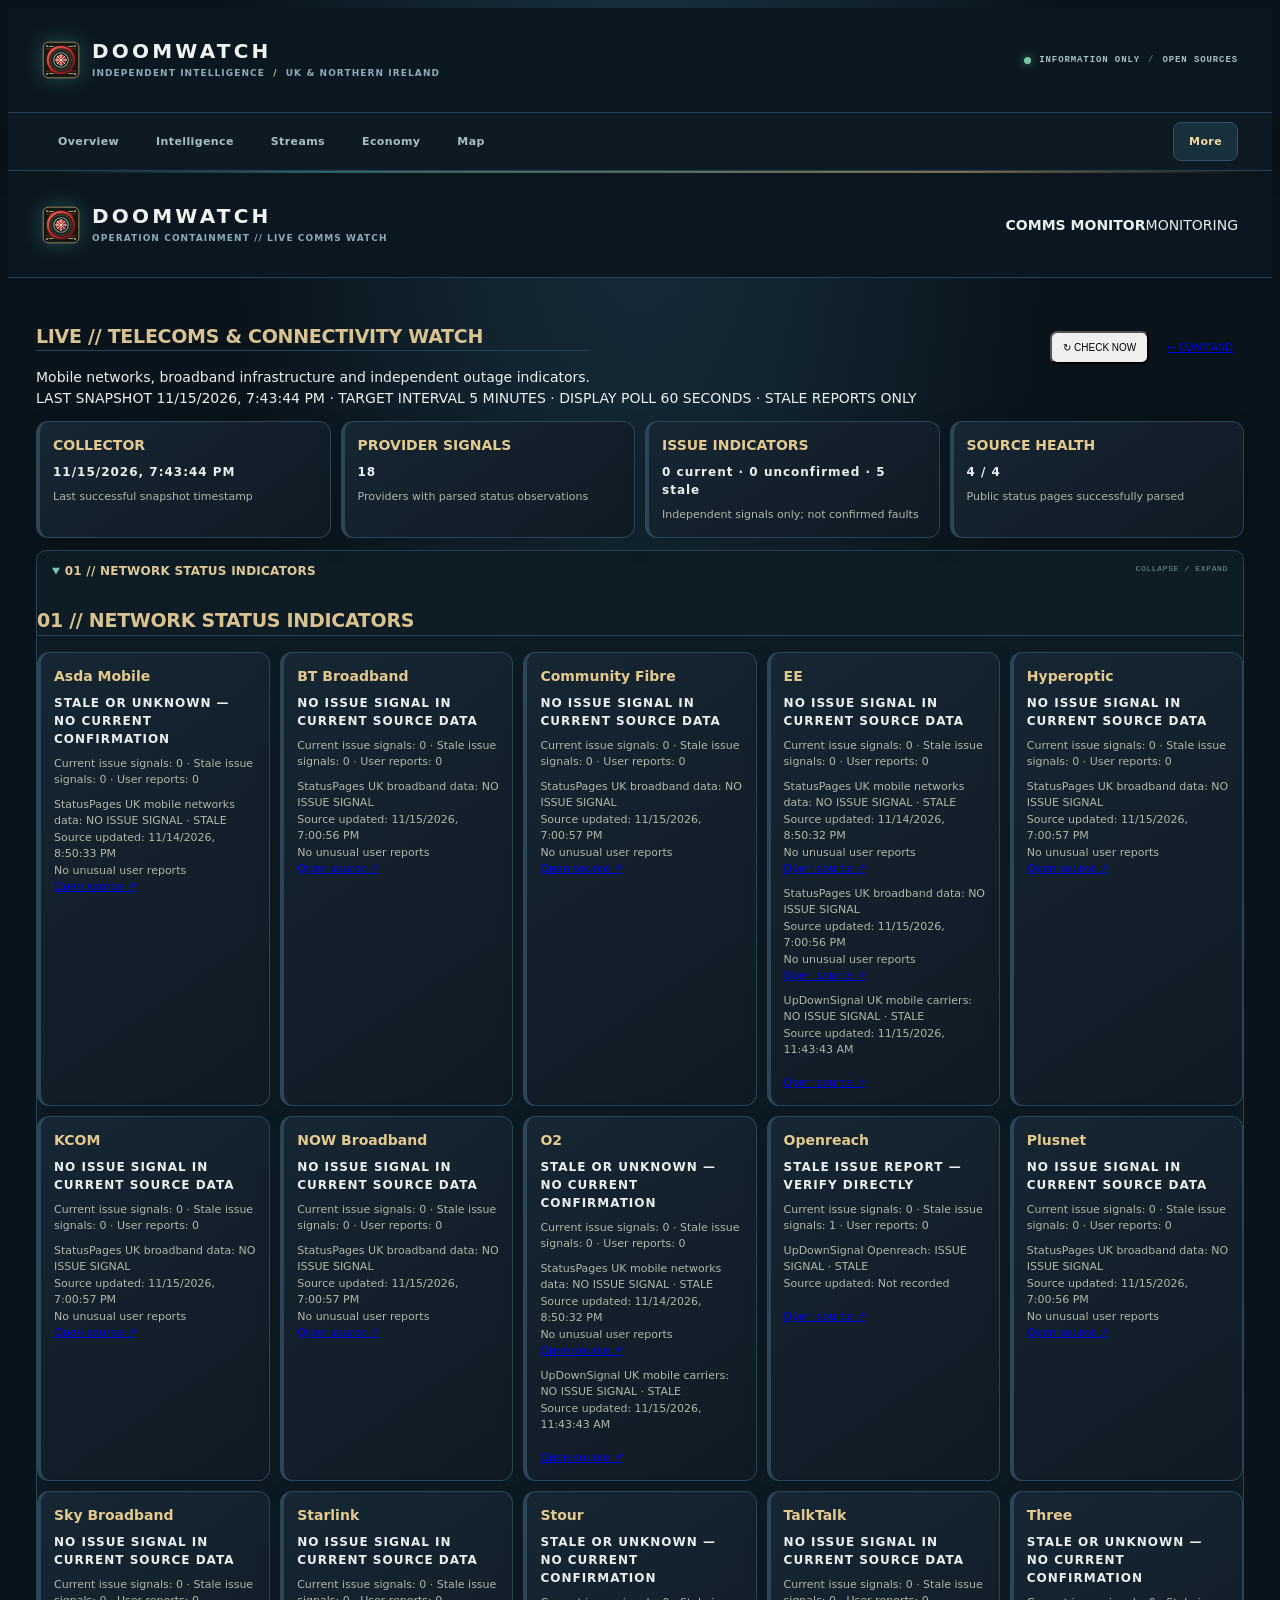
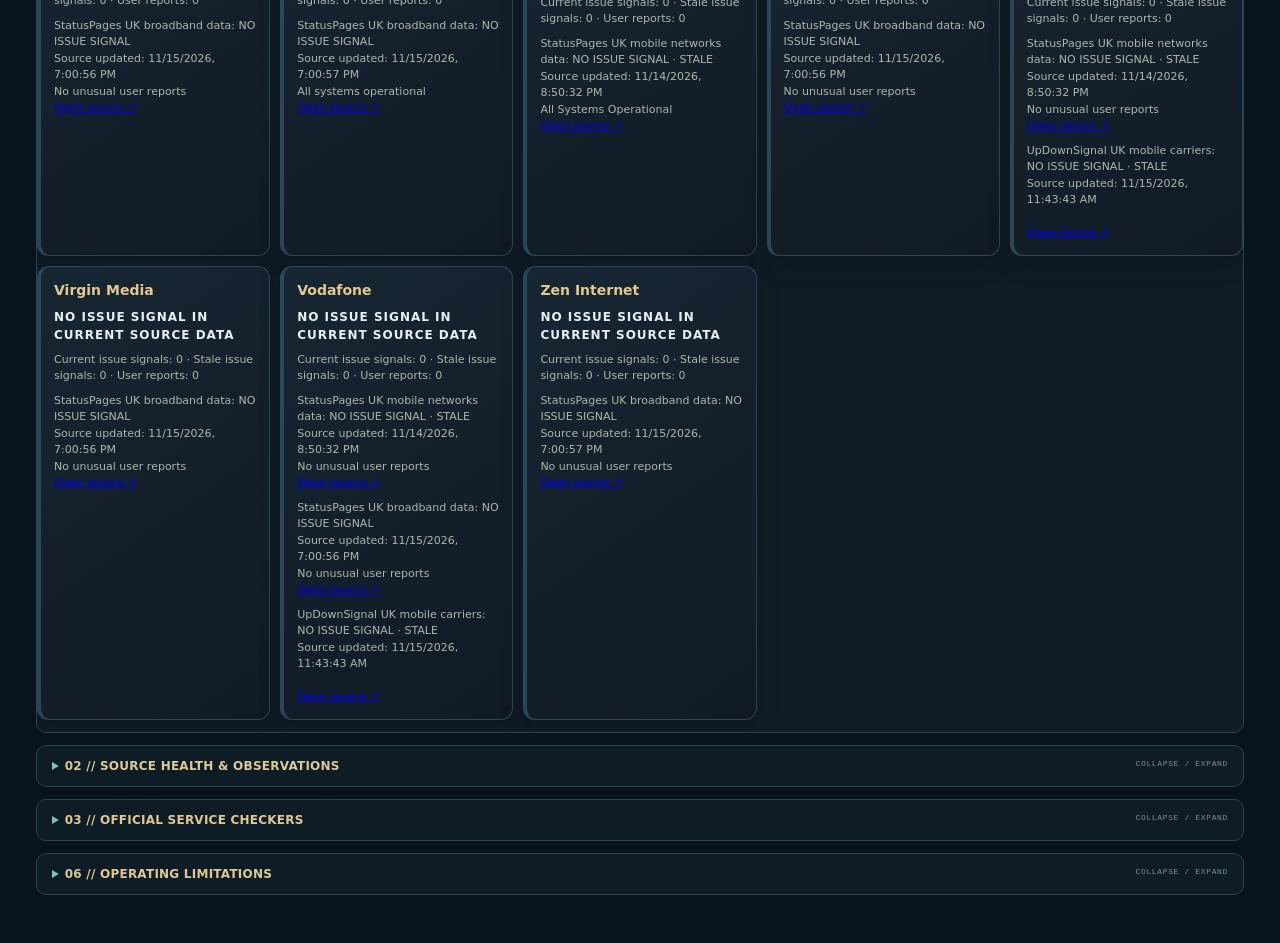
==== commit 285cc813: "Add Downdetector Enterprise intelligence panel" ====
--- a/communications.html
+++ b/communications.html
@@ -70,7 +70,14 @@
   </div>
   <div class="dd-note"><strong>INTEGRATION STATUS: LIVE SOURCE LINKS — API NOT CONNECTED.</strong> DoomWatch does not currently ingest Downdetector report volumes, incident states or location data. The official API is a commercial service requiring credentials. No website scraping or unofficial endpoint is used. Downdetector signals are not official operator confirmation and must not independently promote a DoomWatch RAG rating to RED.</div>
  </section>
- <h2>05 // OPERATING LIMITATIONS</h2>
+
+ <section class="dd-panel" aria-labelledby="dd-api-title">
+  <h2 id="dd-api-title">05 // DOWNDETECTOR ENTERPRISE — API INTELLIGENCE</h2>
+  <div id="dd-api-status" class="comms-meta">CHECKING LICENSED API SNAPSHOT…</div>
+  <div id="dd-api-products" class="dd-grid"><div class="panel muted">Waiting for collector snapshot.</div></div>
+  <div class="dd-note" id="dd-api-note">This panel displays licensed report-volume telemetry only when Enterprise API credentials are configured in the repository's GitHub Actions secrets. No credentials are exposed to the public dashboard.</div>
+ </section>
+ <h2>06 // OPERATING LIMITATIONS</h2>
  <div class="comms-warning"><strong>READ THIS CORRECTLY:</strong> An issue indicator is an independent traffic or community-report signal, not proof of an outage. “No issue signal” does not prove a service is available. Public sources do not currently provide dependable postcode-level live confirmation for Ballyclare. Check the relevant operator directly before making decisions.</div>
  <p class="comms-meta">Collector target: every 5 minutes. This page refreshes its display every 60 seconds. GitHub Actions scheduling is best-effort and can be delayed or skipped.</p>
  <ul id="limitations" class="comms-meta"></ul>
@@ -104,6 +111,14 @@
  $("provider-list").innerHTML=providers.length?providers.map(p=>'<article class="comms-card '+cardClass(p.status)+'"><strong>'+esc(p.provider)+'</strong><div class="comms-status">'+esc(statusLabel(p.status))+'</div><div class="comms-detail">Current issue signals: '+p.issueSignals+' · Stale issue signals: '+(p.staleIssueSignals||0)+' · User reports: '+(p.unconfirmedSignals||0)+'</div>'+(p.observations||[]).map(o=>'<div class="comms-detail">'+esc(o.source)+': '+esc(o.status.replaceAll("_"," "))+(o.stale?' · STALE':'')+'<br>Source updated: '+time(o.sourceUpdatedAt)+'<br>'+esc(o.summary||"")+(o.activeIncidents&&o.activeIncidents.length?'<br>Incident: '+esc(o.activeIncidents.join("; ")):'')+(o.reportedAreas&&o.reportedAreas.length?'<br>Reported areas: '+esc(o.reportedAreas.join(", ")):'')+'<br><a href="'+esc(o.url)+'" target="_blank" rel="noopener noreferrer">Open source ↗</a></div>').join("")+'</article>').join(""):'<div class="panel muted">No provider status rows were extracted. This is a coverage gap, not an all-clear.</div>';
  $("source-list").innerHTML=sources.map(s=>'<article class="comms-source"><strong>'+esc(s.name)+'</strong><div class="comms-meta">STATUS: '+esc(s.status)+' · CHECKED: '+time(s.checkedAt)+' · TYPE: '+esc(s.kind)+'</div><div class="comms-detail">'+esc(s.note||"")+'</div><div class="comms-actions"><a class="action-button" href="'+esc(s.displayUrl||s.url)+'" target="_blank" rel="noopener noreferrer">OPEN SOURCE ↗</a></div></article>').join("");
  $("official-list").innerHTML=(data.officialCheckers||[]).map(s=>'<div class="comms-card"><strong>'+esc(s.name)+'</strong><a href="'+esc(s.url)+'" target="_blank" rel="noopener noreferrer">OPEN OFFICIAL CHECKER ↗</a></div>').join("");
+
+ const dd=data.downdetector||{};
+ const ddStatus=$("dd-api-status"),ddProducts=$("dd-api-products"),ddNote=$("dd-api-note");
+ if(ddStatus){
+  ddStatus.textContent="API: "+(dd.status||"NOT CONFIGURED")+" · CHECKED: "+time(dd.checkedAt)+" · SERVICES: "+((dd.products||[]).length);
+  ddNote.textContent=dd.note||"No Downdetector API status supplied.";
+  ddProducts.innerHTML=(dd.products||[]).length?dd.products.map(p=>'<article class="comms-card '+(p.elevatedReports?'issue':'unknown')+'"><strong>'+esc(p.name)+'</strong><div class="comms-status">'+(p.elevatedReports?'ELEVATED USER REPORTS':'NO ELEVATION FLAG')+'</div><div class="comms-detail">Reports / 15 min: '+esc(p.reportsLast15Minutes)+' · Baseline: '+esc(p.baselineCurrent??"not supplied")+' · Ratio: '+esc(p.reportRatio??"n/a")+'×<br>API status: '+esc(p.status)+'<br>Checked: '+time(p.checkedAt)+'</div><div class="comms-actions"><a class="action-button" href="'+esc(p.url)+'" target="_blank" rel="noopener noreferrer">OPEN PUBLIC REPORT ↗</a></div></article>').join(""):'<div class="panel muted">'+(dd.status==="NOT_CONFIGURED"?'Enterprise credentials not configured. Public Downdetector links above remain available.':esc(dd.note||"No licensed API observations returned."))+'</div>';
+ }
  $("limitations").innerHTML=(data.limitations||[]).map(x=>"<li>"+esc(x)+"</li>").join("");
 }
 async function load(){
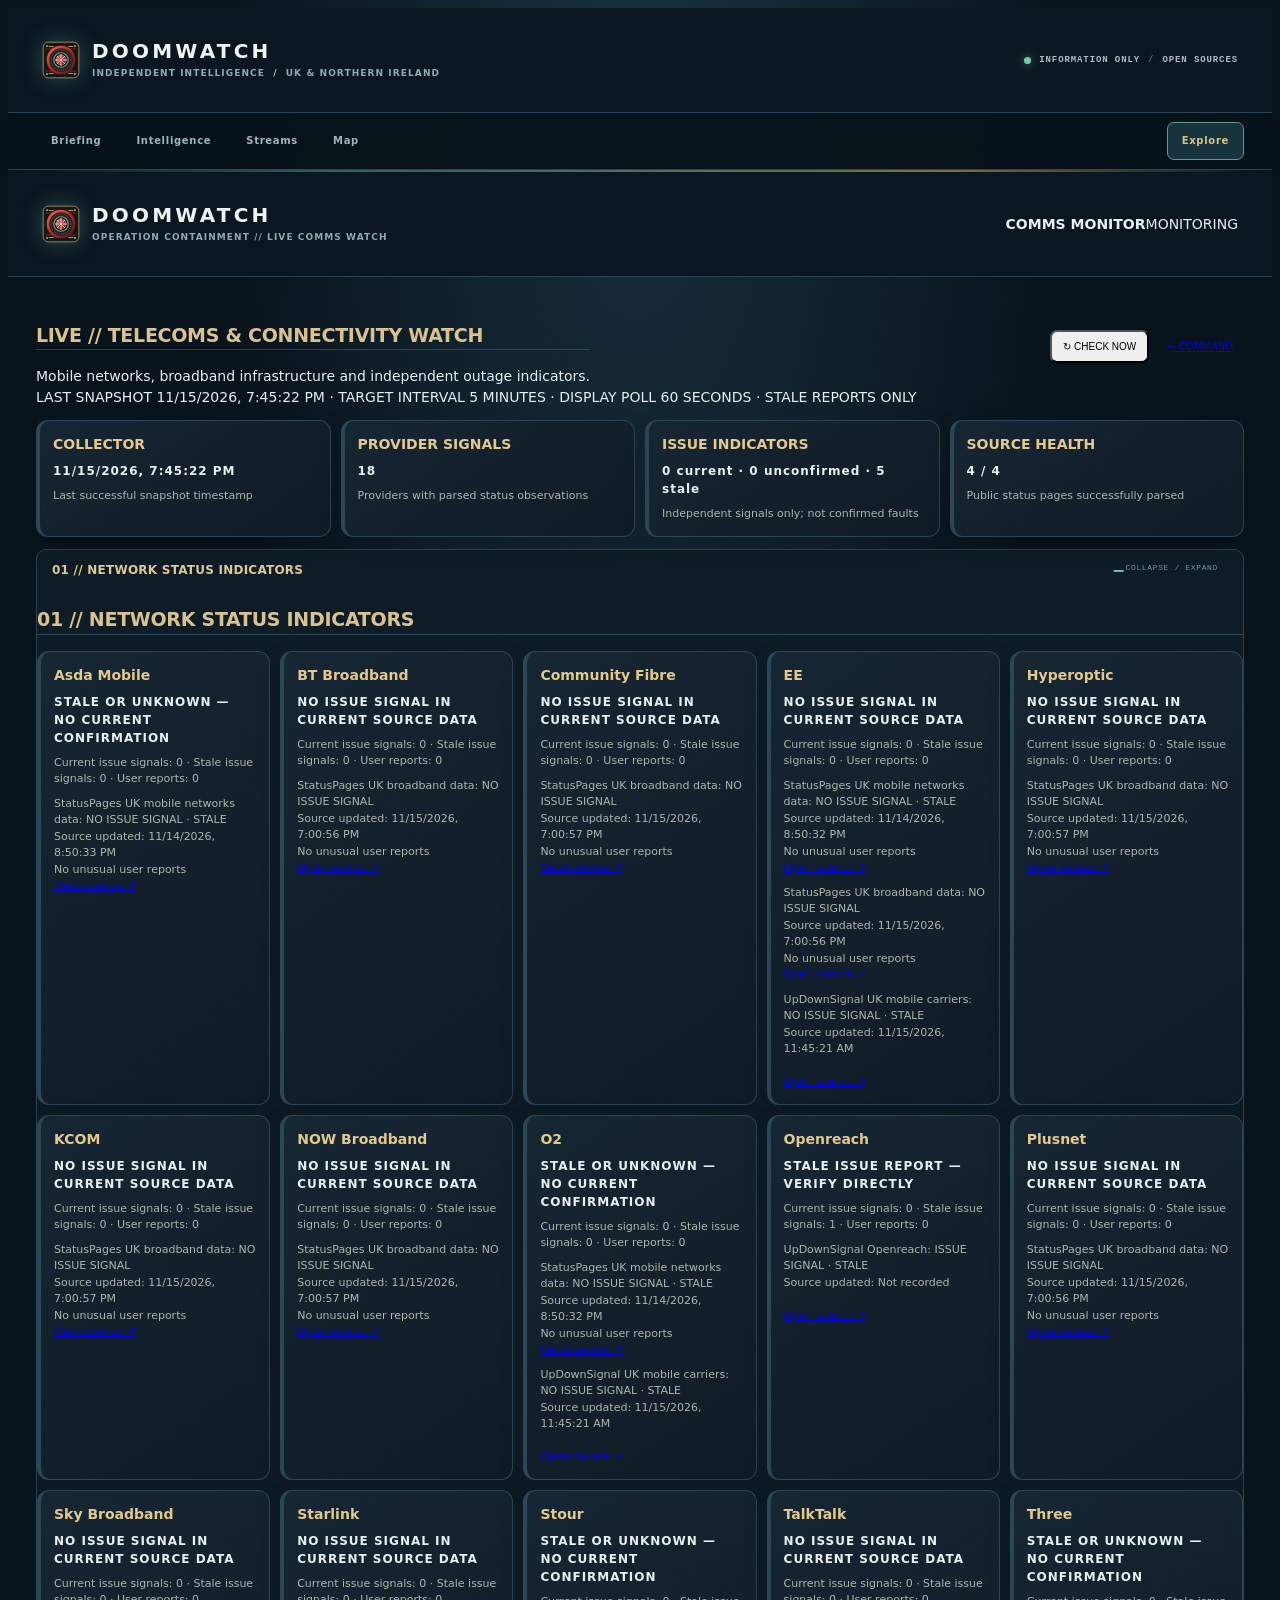
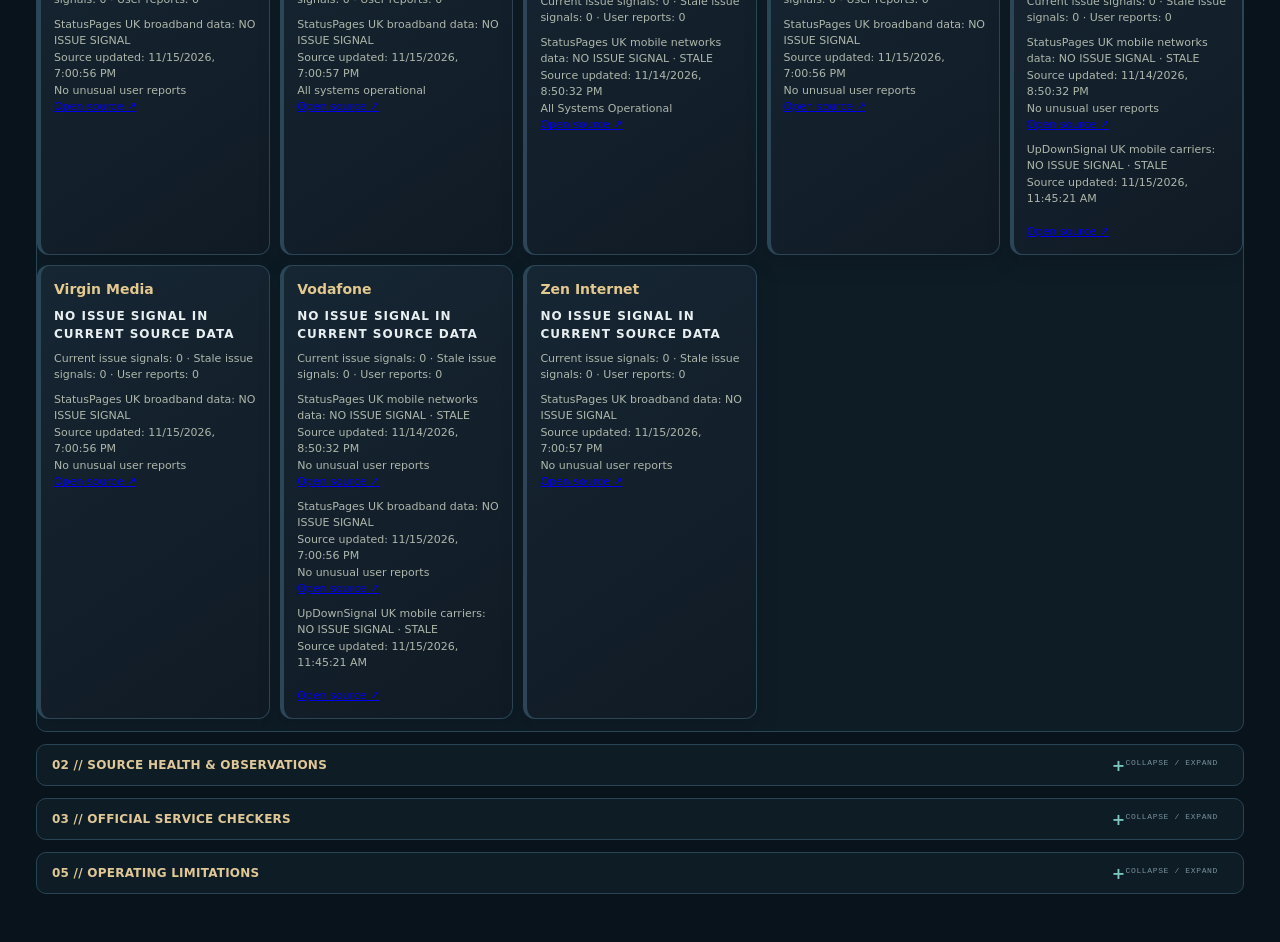
==== commit 490ee940: "Remove paid Downdetector panel and retain free public signals" ====
--- a/communications.html
+++ b/communications.html
@@ -71,13 +71,7 @@
   <div class="dd-note"><strong>INTEGRATION STATUS: LIVE SOURCE LINKS — API NOT CONNECTED.</strong> DoomWatch does not currently ingest Downdetector report volumes, incident states or location data. The official API is a commercial service requiring credentials. No website scraping or unofficial endpoint is used. Downdetector signals are not official operator confirmation and must not independently promote a DoomWatch RAG rating to RED.</div>
  </section>
 
- <section class="dd-panel" aria-labelledby="dd-api-title">
-  <h2 id="dd-api-title">05 // DOWNDETECTOR ENTERPRISE — API INTELLIGENCE</h2>
-  <div id="dd-api-status" class="comms-meta">CHECKING LICENSED API SNAPSHOT…</div>
-  <div id="dd-api-products" class="dd-grid"><div class="panel muted">Waiting for collector snapshot.</div></div>
-  <div class="dd-note" id="dd-api-note">This panel displays licensed report-volume telemetry only when Enterprise API credentials are configured in the repository's GitHub Actions secrets. No credentials are exposed to the public dashboard.</div>
- </section>
- <h2>06 // OPERATING LIMITATIONS</h2>
+ <h2>05 // OPERATING LIMITATIONS</h2>
  <div class="comms-warning"><strong>READ THIS CORRECTLY:</strong> An issue indicator is an independent traffic or community-report signal, not proof of an outage. “No issue signal” does not prove a service is available. Public sources do not currently provide dependable postcode-level live confirmation for Ballyclare. Check the relevant operator directly before making decisions.</div>
  <p class="comms-meta">Collector target: every 5 minutes. This page refreshes its display every 60 seconds. GitHub Actions scheduling is best-effort and can be delayed or skipped.</p>
  <ul id="limitations" class="comms-meta"></ul>
@@ -112,13 +106,6 @@
  $("source-list").innerHTML=sources.map(s=>'<article class="comms-source"><strong>'+esc(s.name)+'</strong><div class="comms-meta">STATUS: '+esc(s.status)+' · CHECKED: '+time(s.checkedAt)+' · TYPE: '+esc(s.kind)+'</div><div class="comms-detail">'+esc(s.note||"")+'</div><div class="comms-actions"><a class="action-button" href="'+esc(s.displayUrl||s.url)+'" target="_blank" rel="noopener noreferrer">OPEN SOURCE ↗</a></div></article>').join("");
  $("official-list").innerHTML=(data.officialCheckers||[]).map(s=>'<div class="comms-card"><strong>'+esc(s.name)+'</strong><a href="'+esc(s.url)+'" target="_blank" rel="noopener noreferrer">OPEN OFFICIAL CHECKER ↗</a></div>').join("");
 
- const dd=data.downdetector||{};
- const ddStatus=$("dd-api-status"),ddProducts=$("dd-api-products"),ddNote=$("dd-api-note");
- if(ddStatus){
-  ddStatus.textContent="API: "+(dd.status||"NOT CONFIGURED")+" · CHECKED: "+time(dd.checkedAt)+" · SERVICES: "+((dd.products||[]).length);
-  ddNote.textContent=dd.note||"No Downdetector API status supplied.";
-  ddProducts.innerHTML=(dd.products||[]).length?dd.products.map(p=>'<article class="comms-card '+(p.elevatedReports?'issue':'unknown')+'"><strong>'+esc(p.name)+'</strong><div class="comms-status">'+(p.elevatedReports?'ELEVATED USER REPORTS':'NO ELEVATION FLAG')+'</div><div class="comms-detail">Reports / 15 min: '+esc(p.reportsLast15Minutes)+' · Baseline: '+esc(p.baselineCurrent??"not supplied")+' · Ratio: '+esc(p.reportRatio??"n/a")+'×<br>API status: '+esc(p.status)+'<br>Checked: '+time(p.checkedAt)+'</div><div class="comms-actions"><a class="action-button" href="'+esc(p.url)+'" target="_blank" rel="noopener noreferrer">OPEN PUBLIC REPORT ↗</a></div></article>').join(""):'<div class="panel muted">'+(dd.status==="NOT_CONFIGURED"?'Enterprise credentials not configured. Public Downdetector links above remain available.':esc(dd.note||"No licensed API observations returned."))+'</div>';
- }
  $("limitations").innerHTML=(data.limitations||[]).map(x=>"<li>"+esc(x)+"</li>").join("");
 }
 async function load(){
--- a/doomwatch.css
+++ b/doomwatch.css
@@ -152,3 +152,30 @@
 .dw-map-embed #event-map{height:300px!important;min-height:300px!important}
 @media(max-width:850px){.map-workspace{grid-template-columns:1fr}.map-side{grid-template-columns:repeat(auto-fit,minmax(min(100%,250px),1fr))}#event-map{height:58vh!important;min-height:380px!important}}
 @media(max-width:600px){.obs-toolbar{grid-template-columns:1fr 1fr}.obs-toolbar input{grid-column:1/-1}.obs-records{grid-template-columns:1fr}.brief-grid{grid-template-columns:1fr}.map-intro .map-actions{width:100%}.map-intro .map-actions>*{flex:1}#event-map{height:55vh!important;min-height:340px!important}.op-kpis{grid-template-columns:repeat(2,minmax(0,1fr))}.obs-tabs button{font-size:9px!important}}
+
+
+/* 2.2 — integrated navigation and consistent site-wide rhythm */
+.dw-global-nav{position:sticky;top:0;z-index:1200;display:flex;align-items:center;gap:5px;padding:8px clamp(12px,3vw,28px)!important;background:rgba(8,18,26,.96)!important;border-bottom:1px solid #294454!important;backdrop-filter:blur(16px)}
+.dw-global-nav a,.dw-nav-toggle{display:inline-flex;align-items:center;justify-content:center;min-height:38px;padding:0 14px!important;border:1px solid transparent!important;border-radius:7px!important;background:transparent!important;color:#9fb5be!important;font-size:10px!important;font-weight:800!important;letter-spacing:.07em;text-decoration:none!important;white-space:nowrap}
+.dw-global-nav a:hover,.dw-nav-toggle:hover{background:#142b36!important;border-color:#355768!important;color:#e9f3f1!important}
+.dw-global-nav a[aria-current=page],.dw-nav-toggle[aria-current=page]{background:#17333d!important;border-color:#5c9b98!important;color:#d8c28e!important}
+.dw-nav-toggle{cursor:pointer}
+.dw-route-extras{position:fixed;z-index:1199;top:116px;left:clamp(12px,3vw,28px);right:clamp(12px,3vw,28px);max-width:1100px;margin:0 auto;padding:14px;display:none;grid-template-columns:repeat(3,minmax(0,1fr));gap:12px;background:rgba(10,23,32,.98);border:1px solid #365565;border-radius:12px;box-shadow:0 20px 55px #0009;backdrop-filter:blur(18px)}
+.dw-route-extras.is-open{display:grid}
+.dw-explore-group{min-width:0;padding:8px;border:1px solid #223e4c;border-radius:9px;background:#0e202a}
+.dw-explore-group h2{margin:2px 4px 8px!important;color:#7fc7bf!important;font-size:9px!important;letter-spacing:.14em!important}
+.dw-explore-group a{display:flex;flex-direction:column;gap:3px;padding:9px 8px;border-radius:6px;text-decoration:none!important}
+.dw-explore-group a:hover,.dw-explore-group a[aria-current=page]{background:#193542}
+.dw-explore-group a strong{color:#e5d1a1;font-size:11px}
+.dw-explore-group a span{color:#94aab3;font-size:9px;line-height:1.45}
+.dw-explore-group a[aria-current=page] strong{color:#8ed4c9}
+.dw-masthead{position:relative;z-index:1201}
+.dw-ready main{max-width:1440px;margin-inline:auto}
+.dw-ready main>h1:first-child,.dw-ready main>h2:first-child{margin-top:8px}
+.dw-fold>summary{position:relative;cursor:pointer;list-style:none}
+.dw-fold>summary::-webkit-details-marker{display:none}
+.dw-fold>summary:after{content:"+";float:right;margin-left:12px;color:#78c8c0;font-size:16px;line-height:1}
+.dw-fold[open]>summary:after{content:"−"}
+.dw-fold-hint{margin-right:10px}
+@media(max-width:760px){.dw-route-extras{top:112px;grid-template-columns:1fr 1fr;max-height:calc(100dvh - 125px);overflow:auto}.dw-explore-group:last-child{grid-column:1/-1}}
+@media(max-width:560px){.dw-global-nav{top:0;gap:3px}.dw-global-nav a,.dw-nav-toggle{flex:1 0 auto;min-height:38px;padding:0 11px!important;font-size:9px!important}.dw-route-extras{left:7px;right:7px;top:110px;padding:8px;gap:7px}.dw-explore-group{padding:5px}.dw-explore-group a{padding:8px 6px}.dw-explore-group a strong{font-size:10px}.dw-explore-group a span{font-size:8px}}
